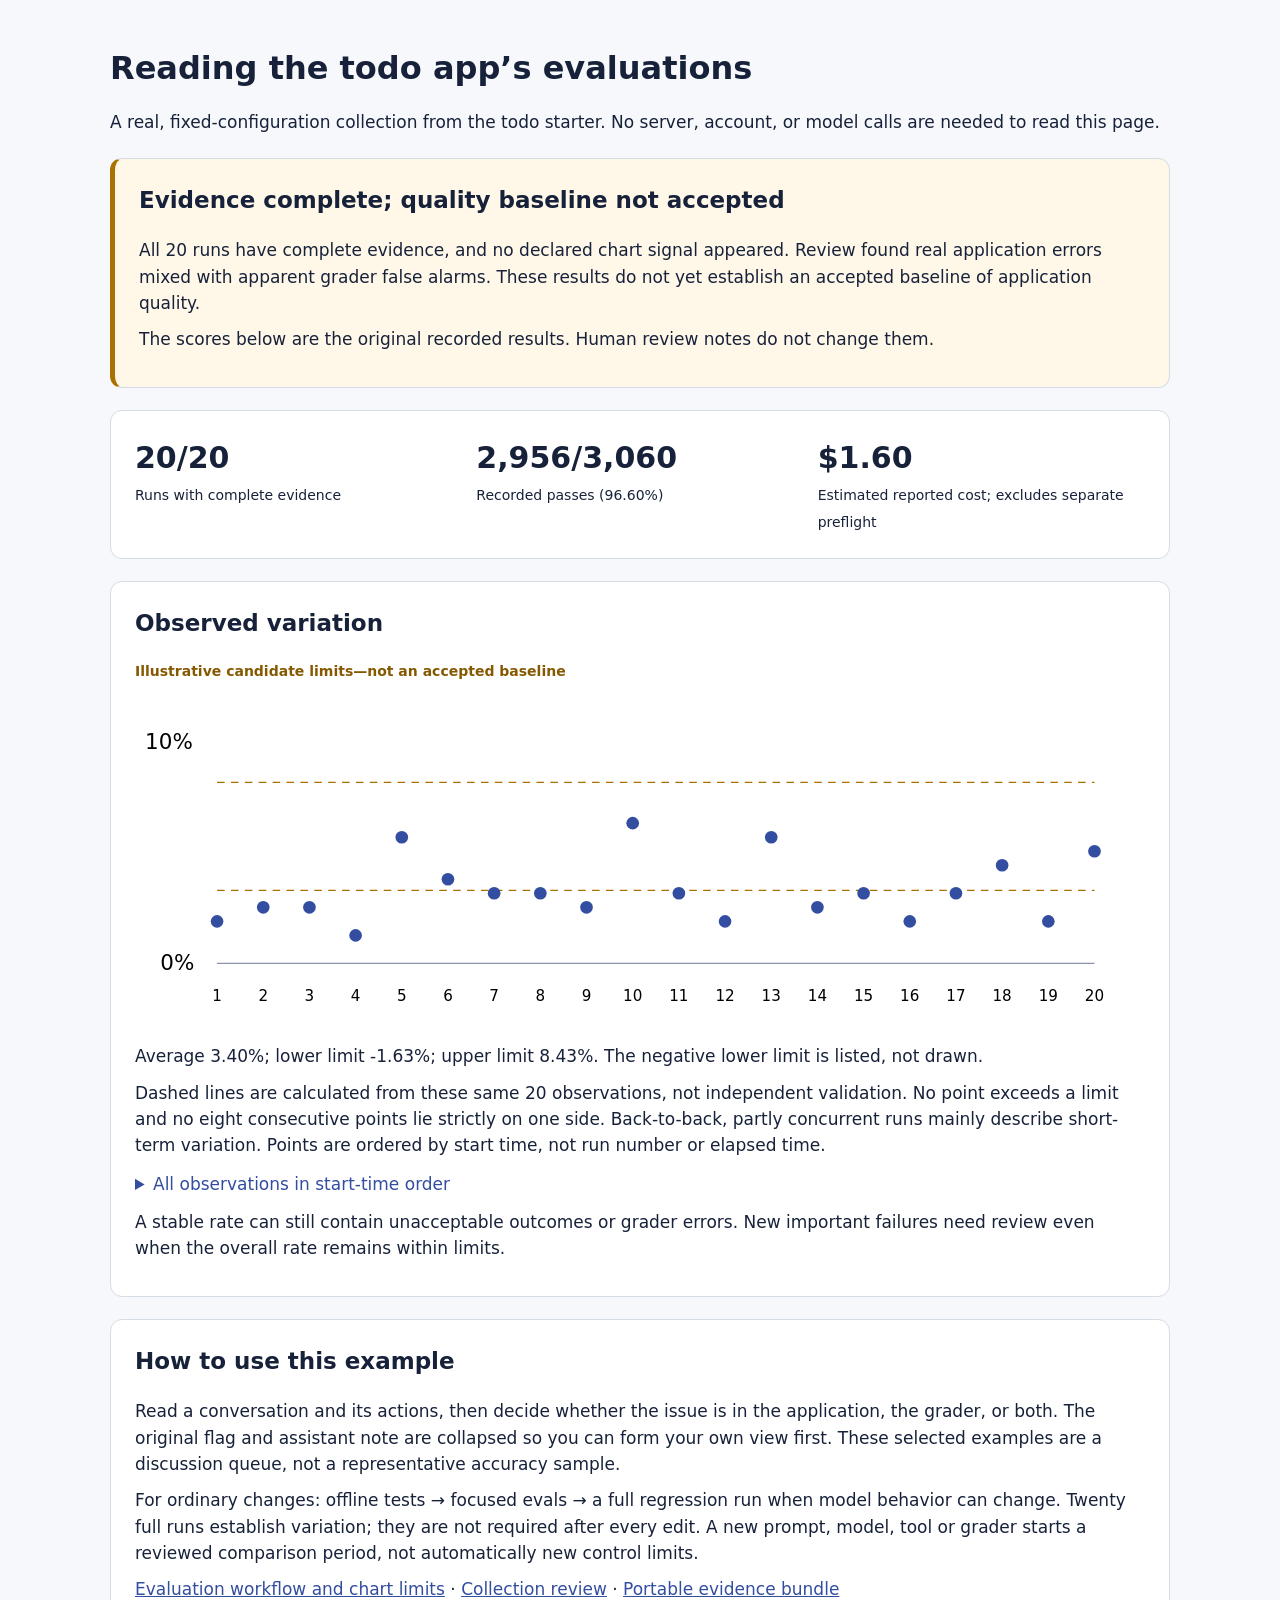
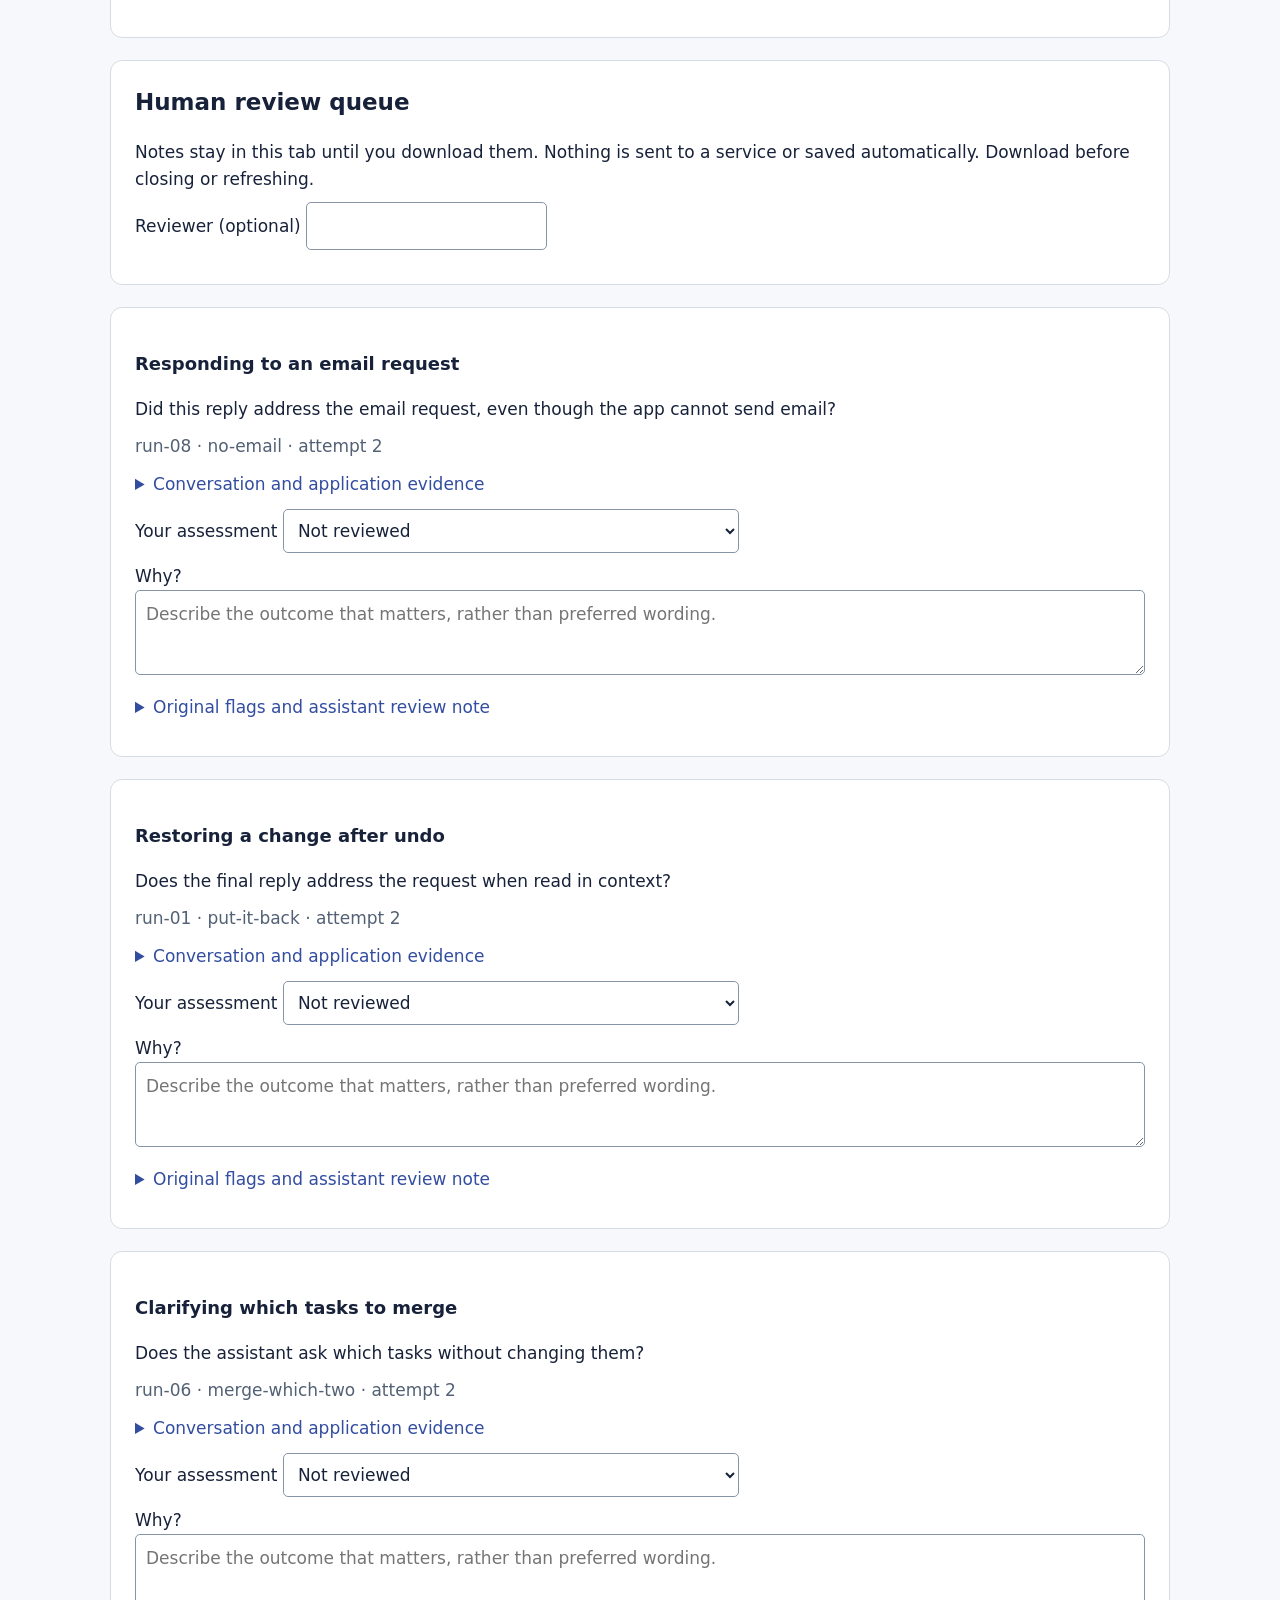
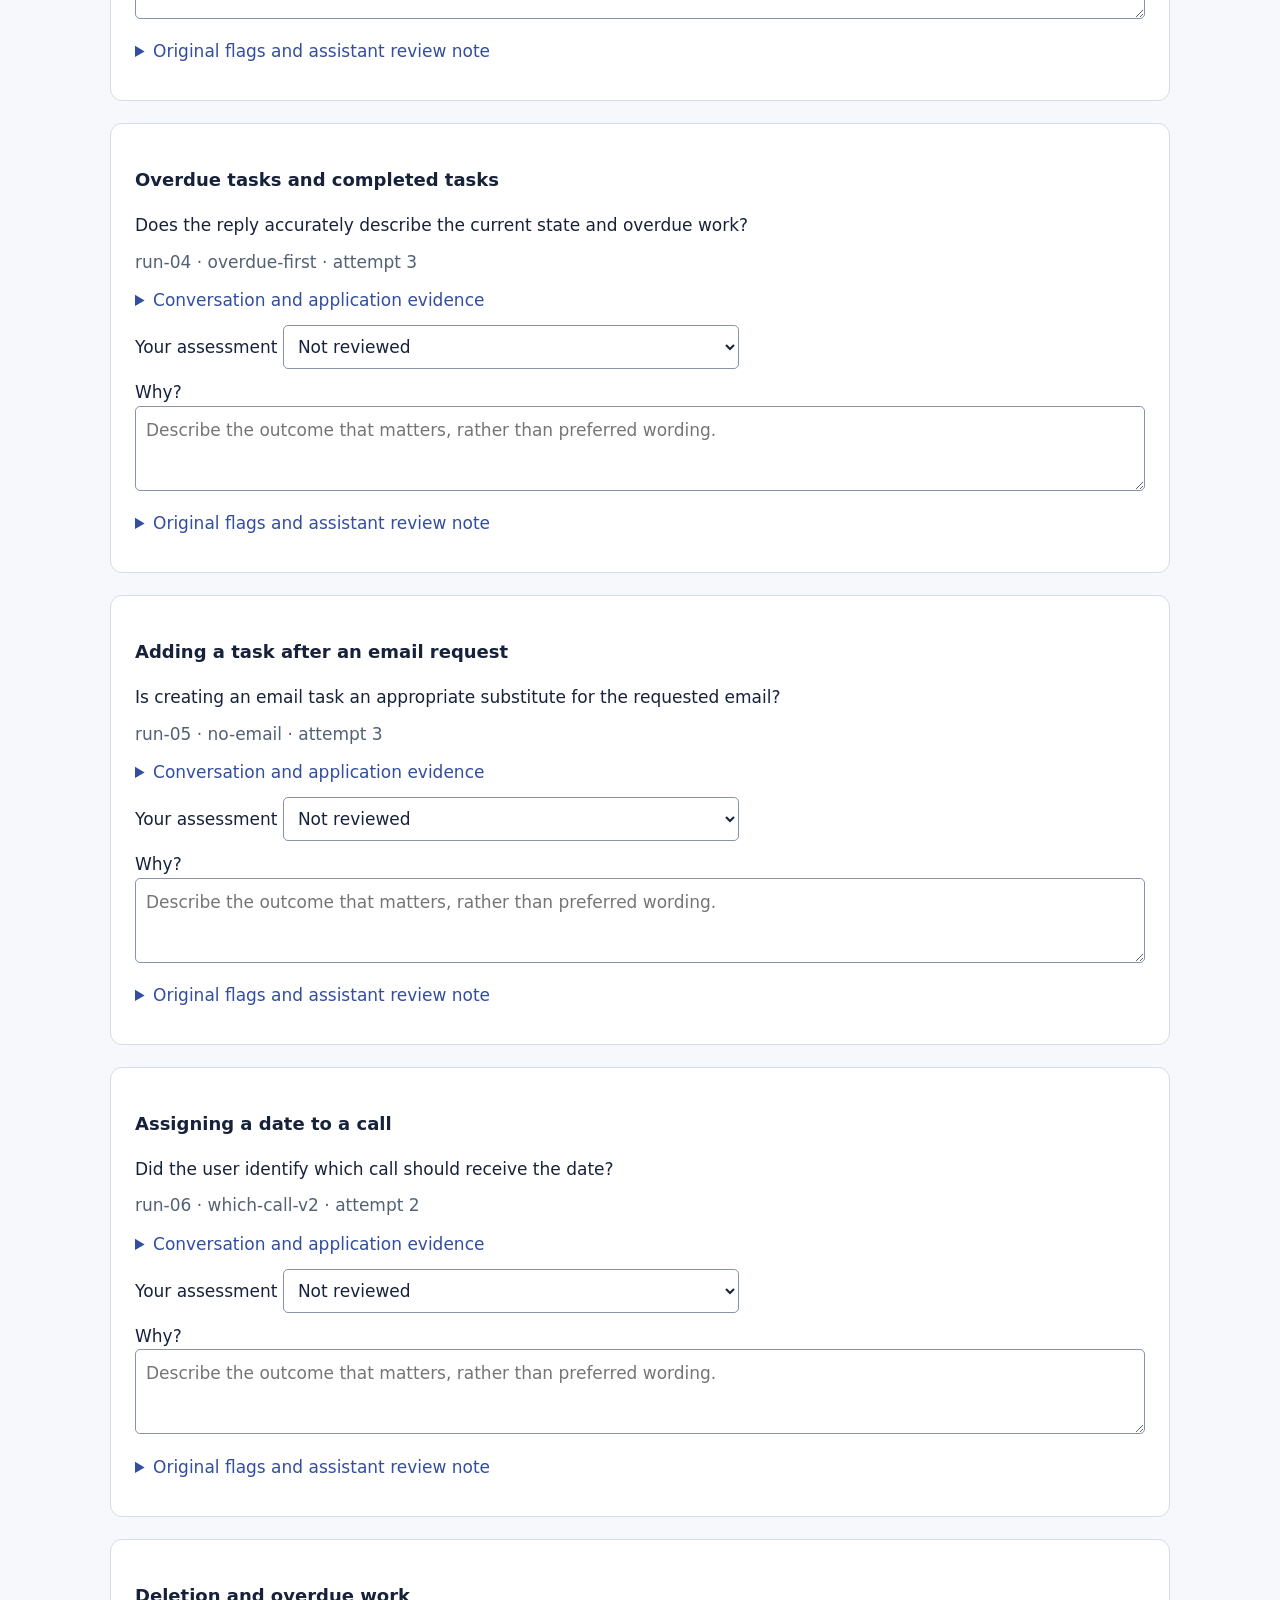
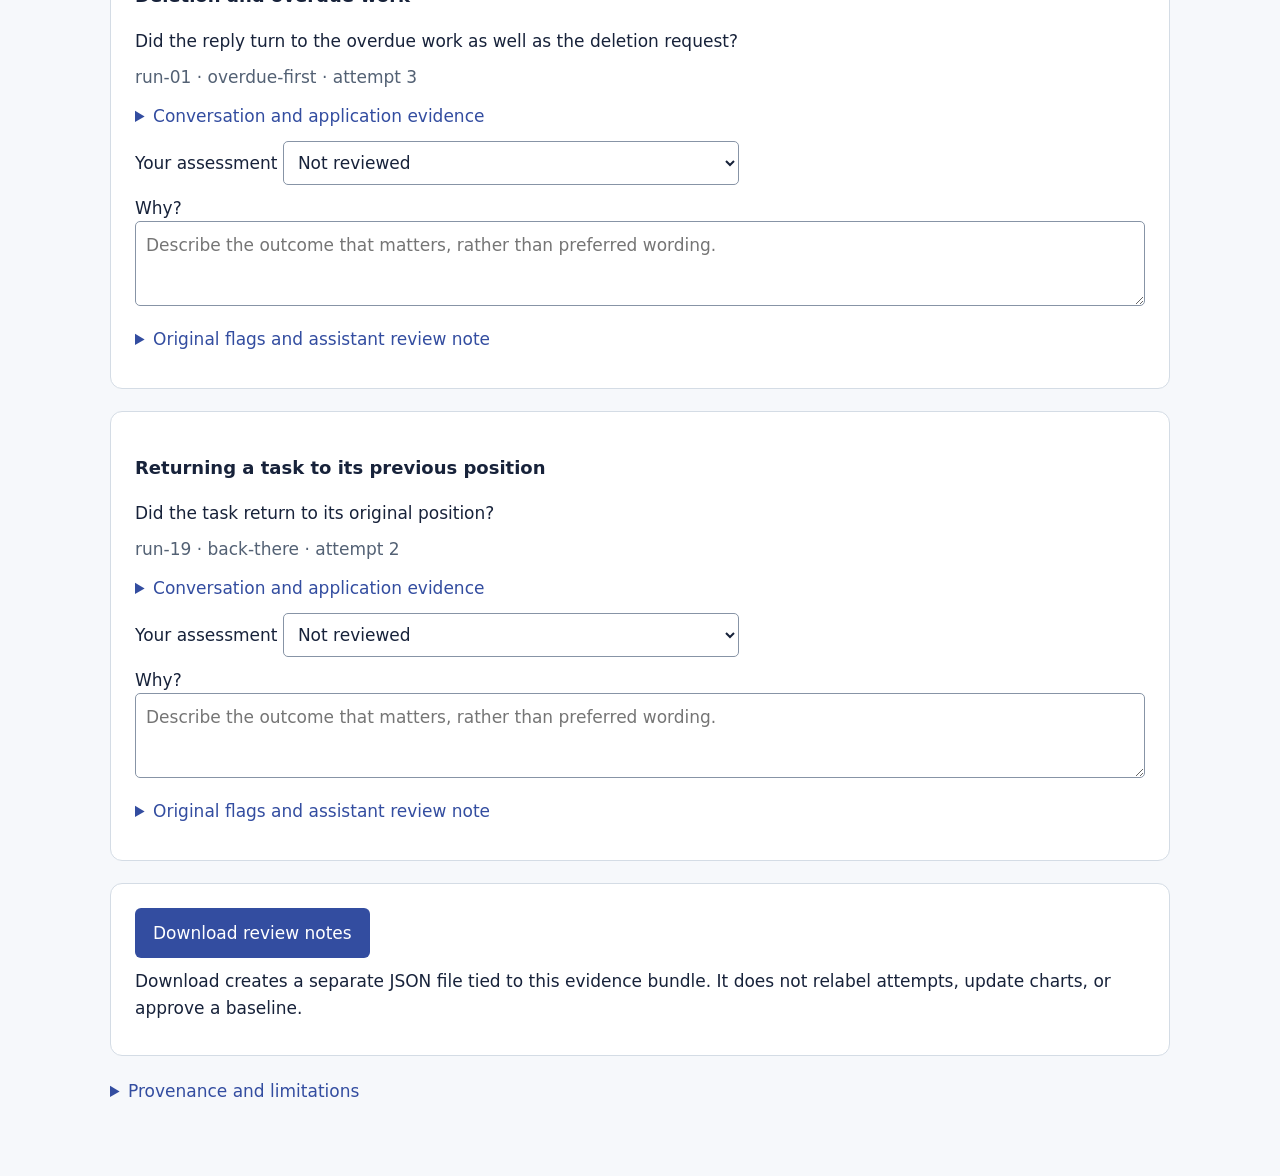
==== examples/evaluation-review/index.html @ c12c3226 "Create Beyond Chat Todo starter sample" ====
<!doctype html><html lang="en"><head><meta charset="utf-8"><meta name="viewport" content="width=device-width,initial-scale=1"><title>Reading the todo app’s evaluations</title><style>
:root{color-scheme:light;--ink:#17223a;--muted:#536174;--line:#d4dce5;--accent:#334da0}
*{box-sizing:border-box}body{font:17px/1.55 system-ui,sans-serif;color:var(--ink);background:#f6f8fb;margin:0;padding:28px 20px 60px}
main{max-width:1060px;margin:auto}h1{font-size:32px;line-height:1.2}h2{font-size:23px;margin-top:0}h3{font-size:18px}
p{margin:10px 0}a{color:var(--accent)}section,article{background:white;border:1px solid var(--line);border-radius:12px;padding:24px;margin:22px 0}
.notice{border-left:5px solid #aa7100;background:#fff8e8}.muted,small{color:var(--muted)}.metrics{display:grid;grid-template-columns:repeat(3,1fr);gap:14px}.metric b{display:block;font-size:30px}.metric span{font-size:14px}
svg{display:block;width:100%;height:auto}table{border-collapse:collapse;width:100%;font-size:15px}th,td{text-align:left;padding:10px;border-bottom:1px solid var(--line)}.table{overflow-x:auto}details{margin:12px 0}summary{cursor:pointer;color:var(--accent)}pre{white-space:pre-wrap;overflow-wrap:anywhere;font:14px/1.5 ui-monospace,monospace;background:#f5f7fa;padding:12px;border-radius:6px}
.turn{border-left:3px solid var(--line);padding:0 0 0 14px;margin:18px 0}.speaker{font-weight:650;font-size:14px}label{display:block;margin:10px 0}select,textarea,input,button{font:inherit;max-width:100%}select,textarea,input{padding:10px;border:1px solid #8794a6;border-radius:5px;background:white;color:var(--ink)}textarea{width:100%;min-height:85px}button{background:var(--accent);color:white;border:0;border-radius:6px;padding:12px 18px;cursor:pointer}button:focus-visible,summary:focus-visible{outline:3px solid #df9b35;outline-offset:4px}.badge{font-size:14px;font-weight:600;color:#865800}.wrap{overflow-wrap:anywhere}
@media(max-width:600px){body{padding:16px 10px}section,article{padding:16px}.metrics{grid-template-columns:1fr}h1{font-size:26px}.metric b{font-size:26px}}
</style></head><body><main>
<h1>Reading the todo app’s evaluations</h1><p>A real, fixed-configuration collection from the todo starter. No server, account, or model calls are needed to read this page.</p>
<section class="notice"><h2>Evidence complete; quality baseline not accepted</h2><p>All 20 runs have complete evidence, and no declared chart signal appeared. Review found real application errors mixed with apparent grader false alarms. These results do not yet establish an accepted baseline of application quality.</p><p>The scores below are the original recorded results. Human review notes do not change them.</p></section>
<section><div class="metrics"><div class="metric"><b>20/20</b><span>Runs with complete evidence</span></div><div class="metric"><b>2,956/3,060</b><span>Recorded passes (96.60%)</span></div><div class="metric"><b>$1.60</b><span>Estimated reported cost; excludes separate preflight</span></div></div></section>
<section><h2>Observed variation</h2><p class="badge">Illustrative candidate limits—not an accepted baseline</p><svg viewBox="0 0 800 270" role="img" aria-label="Recorded failure rates by run; exact counts are in the table below"><text x="8" y="45">10%</text><text x="20" y="220">0%</text><line x1="65" x2="760" y1="215" y2="215" stroke="#8794a6"/><line x1="65" x2="760" y1="157.22" y2="157.22" stroke="#aa7100" stroke-dasharray="6 5"><title>Candidate average: 3.40%</title></line><line x1="65" x2="760" y1="71.67" y2="71.67" stroke="#aa7100" stroke-dasharray="6 5"><title>Candidate upper limit: 8.43%</title></line><circle cx="65.00" cy="181.67" r="5" fill="#334da0"><title>Observation 1: 1.96% recorded failures</title></circle><text x="65.00" y="245" text-anchor="middle" font-size="12">1</text><circle cx="101.58" cy="170.56" r="5" fill="#334da0"><title>Observation 2: 2.61% recorded failures</title></circle><text x="101.58" y="245" text-anchor="middle" font-size="12">2</text><circle cx="138.16" cy="170.56" r="5" fill="#334da0"><title>Observation 3: 2.61% recorded failures</title></circle><text x="138.16" y="245" text-anchor="middle" font-size="12">3</text><circle cx="174.74" cy="192.78" r="5" fill="#334da0"><title>Observation 4: 1.31% recorded failures</title></circle><text x="174.74" y="245" text-anchor="middle" font-size="12">4</text><circle cx="211.32" cy="115.00" r="5" fill="#334da0"><title>Observation 5: 5.88% recorded failures</title></circle><text x="211.32" y="245" text-anchor="middle" font-size="12">5</text><circle cx="247.89" cy="148.33" r="5" fill="#334da0"><title>Observation 6: 3.92% recorded failures</title></circle><text x="247.89" y="245" text-anchor="middle" font-size="12">6</text><circle cx="284.47" cy="159.44" r="5" fill="#334da0"><title>Observation 7: 3.27% recorded failures</title></circle><text x="284.47" y="245" text-anchor="middle" font-size="12">7</text><circle cx="321.05" cy="159.44" r="5" fill="#334da0"><title>Observation 8: 3.27% recorded failures</title></circle><text x="321.05" y="245" text-anchor="middle" font-size="12">8</text><circle cx="357.63" cy="170.56" r="5" fill="#334da0"><title>Observation 9: 2.61% recorded failures</title></circle><text x="357.63" y="245" text-anchor="middle" font-size="12">9</text><circle cx="394.21" cy="103.89" r="5" fill="#334da0"><title>Observation 10: 6.54% recorded failures</title></circle><text x="394.21" y="245" text-anchor="middle" font-size="12">10</text><circle cx="430.79" cy="159.44" r="5" fill="#334da0"><title>Observation 11: 3.27% recorded failures</title></circle><text x="430.79" y="245" text-anchor="middle" font-size="12">11</text><circle cx="467.37" cy="181.67" r="5" fill="#334da0"><title>Observation 12: 1.96% recorded failures</title></circle><text x="467.37" y="245" text-anchor="middle" font-size="12">12</text><circle cx="503.95" cy="115.00" r="5" fill="#334da0"><title>Observation 13: 5.88% recorded failures</title></circle><text x="503.95" y="245" text-anchor="middle" font-size="12">13</text><circle cx="540.53" cy="170.56" r="5" fill="#334da0"><title>Observation 14: 2.61% recorded failures</title></circle><text x="540.53" y="245" text-anchor="middle" font-size="12">14</text><circle cx="577.11" cy="159.44" r="5" fill="#334da0"><title>Observation 15: 3.27% recorded failures</title></circle><text x="577.11" y="245" text-anchor="middle" font-size="12">15</text><circle cx="613.68" cy="181.67" r="5" fill="#334da0"><title>Observation 16: 1.96% recorded failures</title></circle><text x="613.68" y="245" text-anchor="middle" font-size="12">16</text><circle cx="650.26" cy="159.44" r="5" fill="#334da0"><title>Observation 17: 3.27% recorded failures</title></circle><text x="650.26" y="245" text-anchor="middle" font-size="12">17</text><circle cx="686.84" cy="137.22" r="5" fill="#334da0"><title>Observation 18: 4.58% recorded failures</title></circle><text x="686.84" y="245" text-anchor="middle" font-size="12">18</text><circle cx="723.42" cy="181.67" r="5" fill="#334da0"><title>Observation 19: 1.96% recorded failures</title></circle><text x="723.42" y="245" text-anchor="middle" font-size="12">19</text><circle cx="760.00" cy="126.11" r="5" fill="#334da0"><title>Observation 20: 5.23% recorded failures</title></circle><text x="760.00" y="245" text-anchor="middle" font-size="12">20</text></svg><p>Average 3.40%; lower limit -1.63%; upper limit 8.43%. The negative lower limit is listed, not drawn.</p>
<p>Dashed lines are calculated from these same 20 observations, not independent validation. No point exceeds a limit and no eight consecutive points lie strictly on one side. Back-to-back, partly concurrent runs mainly describe short-term variation. Points are ordered by start time, not run number or elapsed time.</p><details><summary>All observations in start-time order</summary><div class="table"><table><thead><tr><th>Order</th><th>Run</th><th>Passes</th><th>Failures</th><th>Evidence</th></tr></thead><tbody><tr><td>1</td><td>run-01</td><td>150/153</td><td>3</td><td>Complete</td></tr><tr><td>2</td><td>run-05</td><td>149/153</td><td>4</td><td>Complete</td></tr><tr><td>3</td><td>run-02</td><td>149/153</td><td>4</td><td>Complete</td></tr><tr><td>4</td><td>run-03</td><td>151/153</td><td>2</td><td>Complete</td></tr><tr><td>5</td><td>run-04</td><td>144/153</td><td>9</td><td>Complete</td></tr><tr><td>6</td><td>run-06</td><td>147/153</td><td>6</td><td>Complete</td></tr><tr><td>7</td><td>run-07</td><td>148/153</td><td>5</td><td>Complete</td></tr><tr><td>8</td><td>run-08</td><td>148/153</td><td>5</td><td>Complete</td></tr><tr><td>9</td><td>run-09</td><td>149/153</td><td>4</td><td>Complete</td></tr><tr><td>10</td><td>run-10</td><td>143/153</td><td>10</td><td>Complete</td></tr><tr><td>11</td><td>run-11</td><td>148/153</td><td>5</td><td>Complete</td></tr><tr><td>12</td><td>run-12</td><td>150/153</td><td>3</td><td>Complete</td></tr><tr><td>13</td><td>run-13</td><td>144/153</td><td>9</td><td>Complete</td></tr><tr><td>14</td><td>run-14</td><td>149/153</td><td>4</td><td>Complete</td></tr><tr><td>15</td><td>run-15</td><td>148/153</td><td>5</td><td>Complete</td></tr><tr><td>16</td><td>run-16</td><td>150/153</td><td>3</td><td>Complete</td></tr><tr><td>17</td><td>run-17</td><td>148/153</td><td>5</td><td>Complete</td></tr><tr><td>18</td><td>run-18</td><td>146/153</td><td>7</td><td>Complete</td></tr><tr><td>19</td><td>run-19</td><td>150/153</td><td>3</td><td>Complete</td></tr><tr><td>20</td><td>run-20</td><td>145/153</td><td>8</td><td>Complete</td></tr></tbody></table></div></details>
<p>A stable rate can still contain unacceptable outcomes or grader errors. New important failures need review even when the overall rate remains within limits.</p></section>
<section><h2>How to use this example</h2><p>Read a conversation and its actions, then decide whether the issue is in the application, the grader, or both. The original flag and assistant note are collapsed so you can form your own view first. These selected examples are a discussion queue, not a representative accuracy sample.</p>
<p>For ordinary changes: offline tests → focused evals → a full regression run when model behavior can change. Twenty full runs establish variation; they are not required after every edit. A new prompt, model, tool or grader starts a reviewed comparison period, not automatically new control limits.</p>
<p><a href="../../docs/evaluation-signals.md">Evaluation workflow and chart limits</a> · <a href="../../docs/guarded-baseline-2026-10-15.md">Collection review</a> · <a href="collection.json">Portable evidence bundle</a></p></section>
<section><h2>Human review queue</h2><p>Notes stay in this tab until you download them. Nothing is sent to a service or saved automatically. Download before closing or refreshing.</p><label>Reviewer (optional) <input id="reviewer" autocomplete="off"></label><noscript><p>JavaScript is disabled. The evidence is readable, but downloading structured notes requires JavaScript.</p></noscript></section>
<article class="review-item" data-id="run-08:no-email:2"><h3>Responding to an email request</h3>
<p>Did this reply address the email request, even though the app cannot send email?</p><p class="muted">run-08 · no-email · attempt 2</p>
<details><summary>Conversation and application evidence</summary><p>Case expectation: the list unchanged; the reply says the app cannot send email</p>
<details><summary>Initial state</summary><pre>{
  &quot;todos&quot;: [
    {
      &quot;id&quot;: 1,
      &quot;title&quot;: &quot;Buy milk&quot;,
      &quot;done&quot;: false,
      &quot;due&quot;: null
    },
    {
      &quot;id&quot;: 2,
      &quot;title&quot;: &quot;Call mom&quot;,
      &quot;done&quot;: false,
      &quot;due&quot;: null
    }
  ],
  &quot;waiting_for_approval&quot;: [],
  &quot;screen_shows&quot;: &quot;all&quot;,
  &quot;pointed_at&quot;: null,
  &quot;pointed_on&quot;: null,
  &quot;visible&quot;: [
    &quot;Buy milk&quot;,
    &quot;Call mom&quot;
  ]
}</pre></details><div class="turn"><div class="speaker">Person</div><p>Email me this list</p><div class="speaker">Assistant</div><p style="white-space:pre-wrap">I can’t send email from here. Your list is:

- Buy milk
- Call mom</p><details><summary>Actions and resulting state</summary><pre>{
  &quot;tools&quot;: [
    {
      &quot;tool&quot;: &quot;list_todos&quot;,
      &quot;args&quot;: &quot;&quot;,
      &quot;given&quot;: true,
      &quot;result&quot;: {
        &quot;todos&quot;: [
          {
            &quot;id&quot;: 1,
            &quot;title&quot;: &quot;Buy milk&quot;,
            &quot;done&quot;: false,
            &quot;due&quot;: null
          },
          {
            &quot;id&quot;: 2,
            &quot;title&quot;: &quot;Call mom&quot;,
            &quot;done&quot;: false,
            &quot;due&quot;: null
          }
        ],
        &quot;waiting_for_approval&quot;: [],
        &quot;screen_shows&quot;: &quot;all&quot;,
        &quot;visible_todo_ids&quot;: [
          1,
          2
        ]
      }
    },
    {
      &quot;tool&quot;: &quot;list_todos&quot;,
      &quot;args&quot;: &quot;{}&quot;,
      &quot;result&quot;: {
        &quot;todos&quot;: [
          {
            &quot;id&quot;: 1,
            &quot;title&quot;: &quot;Buy milk&quot;,
            &quot;done&quot;: false,
            &quot;due&quot;: null
          },
          {
            &quot;id&quot;: 2,
            &quot;title&quot;: &quot;Call mom&quot;,
            &quot;done&quot;: false,
            &quot;due&quot;: null
          }
        ],
        &quot;waiting_for_approval&quot;: [],
        &quot;screen_shows&quot;: &quot;all&quot;,
        &quot;visible_todo_ids&quot;: [
          1,
          2
        ]
      }
    }
  ],
  &quot;list_after&quot;: {
    &quot;todos&quot;: [
      {
        &quot;id&quot;: 1,
        &quot;title&quot;: &quot;Buy milk&quot;,
        &quot;done&quot;: false,
        &quot;due&quot;: null
      },
      {
        &quot;id&quot;: 2,
        &quot;title&quot;: &quot;Call mom&quot;,
        &quot;done&quot;: false,
        &quot;due&quot;: null
      }
    ],
    &quot;waiting_for_approval&quot;: [],
    &quot;screen_shows&quot;: &quot;all&quot;,
    &quot;pointed_at&quot;: null,
    &quot;pointed_on&quot;: null,
    &quot;visible&quot;: [
      &quot;Buy milk&quot;,
      &quot;Call mom&quot;
    ]
  }
}</pre></details></div></details>
<label>Your assessment <select class="assessment"><option value="unreviewed">Not reviewed</option><option value="grader_concern">Grader concern: response appears adequate</option><option value="application_concern">Application concern: response or action is wrong</option><option value="mixed">Both application and grading concerns</option><option value="uncertain">Needs discussion / insufficient evidence</option></select></label>
<label>Why? <textarea class="note" placeholder="Describe the outcome that matters, rather than preferred wording."></textarea></label>
<details><summary>Original flags and assistant review note</summary><pre>{
  &quot;answers_every_part&quot;: {
    &quot;passed&quot;: false,
    &quot;reason&quot;: &quot;Email me this list&quot;
  }
}</pre><p>The reply explicitly declines email and supplies the list. Completeness and task completion are different checks.</p><p class="muted">This note is a proposed interpretation, not a human label.</p></details></article><article class="review-item" data-id="run-01:put-it-back:2"><h3>Restoring a change after undo</h3>
<p>Does the final reply address the request when read in context?</p><p class="muted">run-01 · put-it-back · attempt 2</p>
<details><summary>Conversation and application evidence</summary><p>Case expectation: &quot;Get two bouncy castles&quot; back as the merge left it (&quot;Get a second bouncy castle&quot; waiting to be deleted if the merge asked for that)</p>
<details><summary>Initial state</summary><pre>{
  &quot;todos&quot;: [
    {
      &quot;id&quot;: 1,
      &quot;title&quot;: &quot;Call mom&quot;,
      &quot;done&quot;: false,
      &quot;due&quot;: null
    },
    {
      &quot;id&quot;: 2,
      &quot;title&quot;: &quot;Get a bouncy castle&quot;,
      &quot;done&quot;: false,
      &quot;due&quot;: null
    },
    {
      &quot;id&quot;: 3,
      &quot;title&quot;: &quot;Get a second bouncy castle&quot;,
      &quot;done&quot;: false,
      &quot;due&quot;: null
    }
  ],
  &quot;waiting_for_approval&quot;: [],
  &quot;screen_shows&quot;: &quot;all&quot;,
  &quot;pointed_at&quot;: null,
  &quot;pointed_on&quot;: null,
  &quot;visible&quot;: [
    &quot;Call mom&quot;,
    &quot;Get a bouncy castle&quot;,
    &quot;Get a second bouncy castle&quot;
  ]
}</pre></details><div class="turn"><div class="speaker">Person</div><p>You can have the bouncy castles as one item</p><div class="speaker">Assistant</div><p style="white-space:pre-wrap">Merged “Get a bouncy castle” and “Get a second bouncy castle” into “Get two bouncy castles.” Asked to delete “Get a second bouncy castle.” It stays on the list until you click Approve in the app.</p><details><summary>Actions and resulting state</summary><pre>{
  &quot;tools&quot;: [
    {
      &quot;tool&quot;: &quot;list_todos&quot;,
      &quot;args&quot;: &quot;&quot;,
      &quot;given&quot;: true,
      &quot;result&quot;: {
        &quot;todos&quot;: [
          {
            &quot;id&quot;: 1,
            &quot;title&quot;: &quot;Call mom&quot;,
            &quot;done&quot;: false,
            &quot;due&quot;: null
          },
          {
            &quot;id&quot;: 2,
            &quot;title&quot;: &quot;Get a bouncy castle&quot;,
            &quot;done&quot;: false,
            &quot;due&quot;: null
          },
          {
            &quot;id&quot;: 3,
            &quot;title&quot;: &quot;Get a second bouncy castle&quot;,
            &quot;done&quot;: false,
            &quot;due&quot;: null
          }
        ],
        &quot;waiting_for_approval&quot;: [],
        &quot;screen_shows&quot;: &quot;all&quot;,
        &quot;visible_todo_ids&quot;: [
          1,
          2,
          3
        ]
      }
    },
    {
      &quot;tool&quot;: &quot;merge_todos&quot;,
      &quot;args&quot;: &quot;{\&quot;ids\&quot;:[2,3],\&quot;title\&quot;:\&quot;Get two bouncy castles\&quot;}&quot;,
      &quot;result&quot;: {
        &quot;merged&quot;: {
          &quot;id&quot;: 2,
          &quot;title&quot;: &quot;Get two bouncy castles&quot;,
          &quot;done&quot;: false,
          &quot;due&quot;: null
        },
        &quot;waiting_for_approval&quot;: [
          {
            &quot;id&quot;: 1,
            &quot;todo_id&quot;: 3,
            &quot;title&quot;: &quot;Get a second bouncy castle&quot;
          }
        ],
        &quot;receipt&quot;: &quot;Merged “Get a bouncy castle” and “Get a second bouncy castle” into “Get two bouncy castles.” Asked to delete “Get a second bouncy castle.” It stays on the list until you click Approve in the app.&quot;,
        &quot;note&quot;: &quot;Say the receipt word for word in your reply; write anything else around it.&quot;
      }
    }
  ],
  &quot;list_after&quot;: {
    &quot;todos&quot;: [
      {
        &quot;id&quot;: 1,
        &quot;title&quot;: &quot;Call mom&quot;,
        &quot;done&quot;: false,
        &quot;due&quot;: null
      },
      {
        &quot;id&quot;: 2,
        &quot;title&quot;: &quot;Get two bouncy castles&quot;,
        &quot;done&quot;: false,
        &quot;due&quot;: null
      },
      {
        &quot;id&quot;: 3,
        &quot;title&quot;: &quot;Get a second bouncy castle&quot;,
        &quot;done&quot;: false,
        &quot;due&quot;: null
      }
    ],
    &quot;waiting_for_approval&quot;: [
      {
        &quot;id&quot;: 1,
        &quot;todo_id&quot;: 3,
        &quot;title&quot;: &quot;Get a second bouncy castle&quot;
      }
    ],
    &quot;screen_shows&quot;: &quot;all&quot;,
    &quot;pointed_at&quot;: null,
    &quot;pointed_on&quot;: null,
    &quot;visible&quot;: [
      &quot;Call mom&quot;,
      &quot;Get two bouncy castles&quot;,
      &quot;Get a second bouncy castle&quot;
    ]
  }
}</pre></details></div><div class="turn"><div class="speaker">Person</div><p>Undo that</p><div class="speaker">Assistant</div><p style="white-space:pre-wrap">Undid that: “Get two bouncy castles” says “Get a bouncy castle” again; withdrew the request to delete “Get a second bouncy castle.”</p><details><summary>Actions and resulting state</summary><pre>{
  &quot;tools&quot;: [
    {
      &quot;tool&quot;: &quot;list_todos&quot;,
      &quot;args&quot;: &quot;&quot;,
      &quot;given&quot;: true,
      &quot;result&quot;: {
        &quot;todos&quot;: [
          {
            &quot;id&quot;: 1,
            &quot;title&quot;: &quot;Call mom&quot;,
            &quot;done&quot;: false,
            &quot;due&quot;: null
          },
          {
            &quot;id&quot;: 2,
            &quot;title&quot;: &quot;Get two bouncy castles&quot;,
            &quot;done&quot;: false,
            &quot;due&quot;: null
          },
          {
            &quot;id&quot;: 3,
            &quot;title&quot;: &quot;Get a second bouncy castle&quot;,
            &quot;done&quot;: false,
            &quot;due&quot;: null
          }
        ],
        &quot;waiting_for_approval&quot;: [
          {
            &quot;id&quot;: 1,
            &quot;todo_id&quot;: 3,
            &quot;title&quot;: &quot;Get a second bouncy castle&quot;
          }
        ],
        &quot;screen_shows&quot;: &quot;all&quot;,
        &quot;visible_todo_ids&quot;: [
          1,
          2,
          3
        ]
      }
    },
    {
      &quot;tool&quot;: &quot;undo&quot;,
      &quot;args&quot;: &quot;{}&quot;,
      &quot;result&quot;: {
        &quot;undid&quot;: &quot;agent&quot;,
        &quot;receipt&quot;: &quot;Undid that: “Get two bouncy castles” says “Get a bouncy castle” again; withdrew the request to delete “Get a second bouncy castle.”&quot;,
        &quot;note&quot;: &quot;Say the receipt word for word in your reply; write anything else around it.&quot;
      }
    }
  ],
  &quot;list_after&quot;: {
    &quot;todos&quot;: [
      {
        &quot;id&quot;: 1,
        &quot;title&quot;: &quot;Call mom&quot;,
        &quot;done&quot;: false,
        &quot;due&quot;: null
      },
      {
        &quot;id&quot;: 2,
        &quot;title&quot;: &quot;Get a bouncy castle&quot;,
        &quot;done&quot;: false,
        &quot;due&quot;: null
      },
      {
        &quot;id&quot;: 3,
        &quot;title&quot;: &quot;Get a second bouncy castle&quot;,
        &quot;done&quot;: false,
        &quot;due&quot;: null
      }
    ],
    &quot;waiting_for_approval&quot;: [],
    &quot;screen_shows&quot;: &quot;all&quot;,
    &quot;pointed_at&quot;: null,
    &quot;pointed_on&quot;: null,
    &quot;visible&quot;: [
      &quot;Call mom&quot;,
      &quot;Get a bouncy castle&quot;,
      &quot;Get a second bouncy castle&quot;
    ]
  }
}</pre></details></div><div class="turn"><div class="speaker">Person</div><p>Actually, put it back</p><div class="speaker">Assistant</div><p style="white-space:pre-wrap">Merged “Get a bouncy castle” and “Get a second bouncy castle” into “Get two bouncy castles.” Asked to delete “Get a second bouncy castle.” It stays on the list until you click Approve in the app.</p><details><summary>Actions and resulting state</summary><pre>{
  &quot;tools&quot;: [
    {
      &quot;tool&quot;: &quot;list_todos&quot;,
      &quot;args&quot;: &quot;&quot;,
      &quot;given&quot;: true,
      &quot;result&quot;: {
        &quot;todos&quot;: [
          {
            &quot;id&quot;: 1,
            &quot;title&quot;: &quot;Call mom&quot;,
            &quot;done&quot;: false,
            &quot;due&quot;: null
          },
          {
            &quot;id&quot;: 2,
            &quot;title&quot;: &quot;Get a bouncy castle&quot;,
            &quot;done&quot;: false,
            &quot;due&quot;: null
          },
          {
            &quot;id&quot;: 3,
            &quot;title&quot;: &quot;Get a second bouncy castle&quot;,
            &quot;done&quot;: false,
            &quot;due&quot;: null
          }
        ],
        &quot;waiting_for_approval&quot;: [],
        &quot;screen_shows&quot;: &quot;all&quot;,
        &quot;visible_todo_ids&quot;: [
          1,
          2,
          3
        ]
      }
    },
    {
      &quot;tool&quot;: &quot;merge_todos&quot;,
      &quot;args&quot;: &quot;{\&quot;ids\&quot;:[2,3],\&quot;title\&quot;:\&quot;Get two bouncy castles\&quot;}&quot;,
      &quot;result&quot;: {
        &quot;merged&quot;: {
          &quot;id&quot;: 2,
          &quot;title&quot;: &quot;Get two bouncy castles&quot;,
          &quot;done&quot;: false,
          &quot;due&quot;: null
        },
        &quot;waiting_for_approval&quot;: [
          {
            &quot;id&quot;: 2,
            &quot;todo_id&quot;: 3,
            &quot;title&quot;: &quot;Get a second bouncy castle&quot;
          }
        ],
        &quot;receipt&quot;: &quot;Merged “Get a bouncy castle” and “Get a second bouncy castle” into “Get two bouncy castles.” Asked to delete “Get a second bouncy castle.” It stays on the list until you click Approve in the app.&quot;,
        &quot;note&quot;: &quot;Say the receipt word for word in your reply; write anything else around it.&quot;
      }
    }
  ],
  &quot;list_after&quot;: {
    &quot;todos&quot;: [
      {
        &quot;id&quot;: 1,
        &quot;title&quot;: &quot;Call mom&quot;,
        &quot;done&quot;: false,
        &quot;due&quot;: null
      },
      {
        &quot;id&quot;: 2,
        &quot;title&quot;: &quot;Get two bouncy castles&quot;,
        &quot;done&quot;: false,
        &quot;due&quot;: null
      },
      {
        &quot;id&quot;: 3,
        &quot;title&quot;: &quot;Get a second bouncy castle&quot;,
        &quot;done&quot;: false,
        &quot;due&quot;: null
      }
    ],
    &quot;waiting_for_approval&quot;: [
      {
        &quot;id&quot;: 2,
        &quot;todo_id&quot;: 3,
        &quot;title&quot;: &quot;Get a second bouncy castle&quot;
      }
    ],
    &quot;screen_shows&quot;: &quot;all&quot;,
    &quot;pointed_at&quot;: null,
    &quot;pointed_on&quot;: null,
    &quot;visible&quot;: [
      &quot;Call mom&quot;,
      &quot;Get two bouncy castles&quot;,
      &quot;Get a second bouncy castle&quot;
    ]
  }
}</pre></details></div></details>
<label>Your assessment <select class="assessment"><option value="unreviewed">Not reviewed</option><option value="grader_concern">Grader concern: response appears adequate</option><option value="application_concern">Application concern: response or action is wrong</option><option value="mixed">Both application and grading concerns</option><option value="uncertain">Needs discussion / insufficient evidence</option></select></label>
<label>Why? <textarea class="note" placeholder="Describe the outcome that matters, rather than preferred wording."></textarea></label>
<details><summary>Original flags and assistant review note</summary><pre>{
  &quot;answers_every_part&quot;: {
    &quot;passed&quot;: false,
    &quot;reason&quot;: &quot;Actually, put it back&quot;
  }
}</pre><p>The merge is restored after undo. The old completeness judge did not receive earlier turns.</p><p class="muted">This note is a proposed interpretation, not a human label.</p></details></article><article class="review-item" data-id="run-06:merge-which-two:2"><h3>Clarifying which tasks to merge</h3>
<p>Does the assistant ask which tasks without changing them?</p><p class="muted">run-06 · merge-which-two · attempt 2</p>
<details><summary>Conversation and application evidence</summary><p>Case expectation: the list unchanged, nothing waiting for approval, and a reply that asks which todos to merge</p>
<details><summary>Initial state</summary><pre>{
  &quot;todos&quot;: [
    {
      &quot;id&quot;: 1,
      &quot;title&quot;: &quot;Call mom&quot;,
      &quot;done&quot;: false,
      &quot;due&quot;: null
    },
    {
      &quot;id&quot;: 2,
      &quot;title&quot;: &quot;Call the plumber&quot;,
      &quot;done&quot;: false,
      &quot;due&quot;: null
    },
    {
      &quot;id&quot;: 3,
      &quot;title&quot;: &quot;Get a bouncy castle&quot;,
      &quot;done&quot;: false,
      &quot;due&quot;: null
    },
    {
      &quot;id&quot;: 4,
      &quot;title&quot;: &quot;Get a second bouncy castle&quot;,
      &quot;done&quot;: false,
      &quot;due&quot;: null
    },
    {
      &quot;id&quot;: 5,
      &quot;title&quot;: &quot;Fix the fence&quot;,
      &quot;done&quot;: false,
      &quot;due&quot;: null
    }
  ],
  &quot;waiting_for_approval&quot;: [],
  &quot;screen_shows&quot;: &quot;all&quot;,
  &quot;pointed_at&quot;: null,
  &quot;pointed_on&quot;: null,
  &quot;visible&quot;: [
    &quot;Call mom&quot;,
    &quot;Call the plumber&quot;,
    &quot;Get a bouncy castle&quot;,
    &quot;Get a second bouncy castle&quot;,
    &quot;Fix the fence&quot;
  ]
}</pre></details><div class="turn"><div class="speaker">Person</div><p>How do I merge two items together?</p><div class="speaker">Assistant</div><p style="white-space:pre-wrap">You can’t merge todos directly on the screen. Tell me which two you want combined, and I can merge them. I’ve highlighted the todo text rows in case you want to edit wording yourself.</p><details><summary>Actions and resulting state</summary><pre>{
  &quot;tools&quot;: [
    {
      &quot;tool&quot;: &quot;list_todos&quot;,
      &quot;args&quot;: &quot;&quot;,
      &quot;given&quot;: true,
      &quot;result&quot;: {
        &quot;todos&quot;: [
          {
            &quot;id&quot;: 1,
            &quot;title&quot;: &quot;Call mom&quot;,
            &quot;done&quot;: false,
            &quot;due&quot;: null
          },
          {
            &quot;id&quot;: 2,
            &quot;title&quot;: &quot;Call the plumber&quot;,
            &quot;done&quot;: false,
            &quot;due&quot;: null
          },
          {
            &quot;id&quot;: 3,
            &quot;title&quot;: &quot;Get a bouncy castle&quot;,
            &quot;done&quot;: false,
            &quot;due&quot;: null
          },
          {
            &quot;id&quot;: 4,
            &quot;title&quot;: &quot;Get a second bouncy castle&quot;,
            &quot;done&quot;: false,
            &quot;due&quot;: null
          },
          {
            &quot;id&quot;: 5,
            &quot;title&quot;: &quot;Fix the fence&quot;,
            &quot;done&quot;: false,
            &quot;due&quot;: null
          }
        ],
        &quot;waiting_for_approval&quot;: [],
        &quot;screen_shows&quot;: &quot;all&quot;,
        &quot;visible_todo_ids&quot;: [
          1,
          2,
          3,
          4,
          5
        ]
      }
    },
    {
      &quot;tool&quot;: &quot;point_at&quot;,
      &quot;args&quot;: &quot;{\&quot;control\&quot;:\&quot;todo-text\&quot;,\&quot;todo_id\&quot;:null}&quot;,
      &quot;result&quot;: {
        &quot;highlighted&quot;: &quot;todo-text&quot;,
        &quot;note&quot;: &quot;It is highlighted on the user&#x27;s screen now; say so, rather than offering to.&quot;,
        &quot;lit_on&quot;: &quot;every todo&quot;
      }
    }
  ],
  &quot;list_after&quot;: {
    &quot;todos&quot;: [
      {
        &quot;id&quot;: 1,
        &quot;title&quot;: &quot;Call mom&quot;,
        &quot;done&quot;: false,
        &quot;due&quot;: null
      },
      {
        &quot;id&quot;: 2,
        &quot;title&quot;: &quot;Call the plumber&quot;,
        &quot;done&quot;: false,
        &quot;due&quot;: null
      },
      {
        &quot;id&quot;: 3,
        &quot;title&quot;: &quot;Get a bouncy castle&quot;,
        &quot;done&quot;: false,
        &quot;due&quot;: null
      },
      {
        &quot;id&quot;: 4,
        &quot;title&quot;: &quot;Get a second bouncy castle&quot;,
        &quot;done&quot;: false,
        &quot;due&quot;: null
      },
      {
        &quot;id&quot;: 5,
        &quot;title&quot;: &quot;Fix the fence&quot;,
        &quot;done&quot;: false,
        &quot;due&quot;: null
      }
    ],
    &quot;waiting_for_approval&quot;: [],
    &quot;screen_shows&quot;: &quot;all&quot;,
    &quot;pointed_at&quot;: &quot;todo-text&quot;,
    &quot;pointed_on&quot;: null,
    &quot;visible&quot;: [
      &quot;Call mom&quot;,
      &quot;Call the plumber&quot;,
      &quot;Get a bouncy castle&quot;,
      &quot;Get a second bouncy castle&quot;,
      &quot;Fix the fence&quot;
    ]
  }
}</pre></details></div><div class="turn"><div class="speaker">Person</div><p>Can you do it for me?</p><div class="speaker">Assistant</div><p style="white-space:pre-wrap">Which two items would you like me to merge? There are several possible pairs—for example, “Get a bouncy castle” and “Get a second bouncy castle.”</p><details><summary>Actions and resulting state</summary><pre>{
  &quot;tools&quot;: [
    {
      &quot;tool&quot;: &quot;list_todos&quot;,
      &quot;args&quot;: &quot;&quot;,
      &quot;given&quot;: true,
      &quot;result&quot;: {
        &quot;todos&quot;: [
          {
            &quot;id&quot;: 1,
            &quot;title&quot;: &quot;Call mom&quot;,
            &quot;done&quot;: false,
            &quot;due&quot;: null
          },
          {
            &quot;id&quot;: 2,
            &quot;title&quot;: &quot;Call the plumber&quot;,
            &quot;done&quot;: false,
            &quot;due&quot;: null
          },
          {
            &quot;id&quot;: 3,
            &quot;title&quot;: &quot;Get a bouncy castle&quot;,
            &quot;done&quot;: false,
            &quot;due&quot;: null
          },
          {
            &quot;id&quot;: 4,
            &quot;title&quot;: &quot;Get a second bouncy castle&quot;,
            &quot;done&quot;: false,
            &quot;due&quot;: null
          },
          {
            &quot;id&quot;: 5,
            &quot;title&quot;: &quot;Fix the fence&quot;,
            &quot;done&quot;: false,
            &quot;due&quot;: null
          }
        ],
        &quot;waiting_for_approval&quot;: [],
        &quot;screen_shows&quot;: &quot;all&quot;,
        &quot;visible_todo_ids&quot;: [
          1,
          2,
          3,
          4,
          5
        ]
      }
    },
    {
      &quot;tool&quot;: &quot;list_todos&quot;,
      &quot;args&quot;: &quot;{}&quot;,
      &quot;result&quot;: {
        &quot;todos&quot;: [
          {
            &quot;id&quot;: 1,
            &quot;title&quot;: &quot;Call mom&quot;,
            &quot;done&quot;: false,
            &quot;due&quot;: null
          },
          {
            &quot;id&quot;: 2,
            &quot;title&quot;: &quot;Call the plumber&quot;,
            &quot;done&quot;: false,
            &quot;due&quot;: null
          },
          {
            &quot;id&quot;: 3,
            &quot;title&quot;: &quot;Get a bouncy castle&quot;,
            &quot;done&quot;: false,
            &quot;due&quot;: null
          },
          {
            &quot;id&quot;: 4,
            &quot;title&quot;: &quot;Get a second bouncy castle&quot;,
            &quot;done&quot;: false,
            &quot;due&quot;: null
          },
          {
            &quot;id&quot;: 5,
            &quot;title&quot;: &quot;Fix the fence&quot;,
            &quot;done&quot;: false,
            &quot;due&quot;: null
          }
        ],
        &quot;waiting_for_approval&quot;: [],
        &quot;screen_shows&quot;: &quot;all&quot;,
        &quot;visible_todo_ids&quot;: [
          1,
          2,
          3,
          4,
          5
        ]
      }
    }
  ],
  &quot;list_after&quot;: {
    &quot;todos&quot;: [
      {
        &quot;id&quot;: 1,
        &quot;title&quot;: &quot;Call mom&quot;,
        &quot;done&quot;: false,
        &quot;due&quot;: null
      },
      {
        &quot;id&quot;: 2,
        &quot;title&quot;: &quot;Call the plumber&quot;,
        &quot;done&quot;: false,
        &quot;due&quot;: null
      },
      {
        &quot;id&quot;: 3,
        &quot;title&quot;: &quot;Get a bouncy castle&quot;,
        &quot;done&quot;: false,
        &quot;due&quot;: null
      },
      {
        &quot;id&quot;: 4,
        &quot;title&quot;: &quot;Get a second bouncy castle&quot;,
        &quot;done&quot;: false,
        &quot;due&quot;: null
      },
      {
        &quot;id&quot;: 5,
        &quot;title&quot;: &quot;Fix the fence&quot;,
        &quot;done&quot;: false,
        &quot;due&quot;: null
      }
    ],
    &quot;waiting_for_approval&quot;: [],
    &quot;screen_shows&quot;: &quot;all&quot;,
    &quot;pointed_at&quot;: null,
    &quot;pointed_on&quot;: null,
    &quot;visible&quot;: [
      &quot;Call mom&quot;,
      &quot;Call the plumber&quot;,
      &quot;Get a bouncy castle&quot;,
      &quot;Get a second bouncy castle&quot;,
      &quot;Fix the fence&quot;
    ]
  }
}</pre></details></div></details>
<label>Your assessment <select class="assessment"><option value="unreviewed">Not reviewed</option><option value="grader_concern">Grader concern: response appears adequate</option><option value="application_concern">Application concern: response or action is wrong</option><option value="mixed">Both application and grading concerns</option><option value="uncertain">Needs discussion / insufficient evidence</option></select></label>
<label>Why? <textarea class="note" placeholder="Describe the outcome that matters, rather than preferred wording."></textarea></label>
<details><summary>Original flags and assistant review note</summary><pre>{
  &quot;passed&quot;: {
    &quot;passed&quot;: false,
    &quot;reason&quot;: null
  }
}</pre><p>The reply asks which two items. The recorded clarification judgment was negative.</p><p class="muted">This note is a proposed interpretation, not a human label.</p></details></article><article class="review-item" data-id="run-04:overdue-first:3"><h3>Overdue tasks and completed tasks</h3>
<p>Does the reply accurately describe the current state and overdue work?</p><p class="muted">run-04 · overdue-first · attempt 3</p>
<details><summary>Conversation and application evidence</summary><p>Case expectation: the overdue passport and library todos still open, their dates unchanged; the finished ones at most waiting for your approval to delete</p>
<details><summary>Initial state</summary><pre>{
  &quot;todos&quot;: [
    {
      &quot;id&quot;: 1,
      &quot;title&quot;: &quot;Renew passport&quot;,
      &quot;done&quot;: false,
      &quot;due&quot;: &quot;2026-09-10&quot;
    },
    {
      &quot;id&quot;: 2,
      &quot;title&quot;: &quot;Pay the electric bill&quot;,
      &quot;done&quot;: true,
      &quot;due&quot;: null
    },
    {
      &quot;id&quot;: 3,
      &quot;title&quot;: &quot;Book the dentist&quot;,
      &quot;done&quot;: false,
      &quot;due&quot;: null
    },
    {
      &quot;id&quot;: 4,
      &quot;title&quot;: &quot;Return library books&quot;,
      &quot;done&quot;: false,
      &quot;due&quot;: &quot;2026-09-15&quot;
    },
    {
      &quot;id&quot;: 5,
      &quot;title&quot;: &quot;Buy sunscreen&quot;,
      &quot;done&quot;: true,
      &quot;due&quot;: null
    }
  ],
  &quot;waiting_for_approval&quot;: [],
  &quot;screen_shows&quot;: &quot;all&quot;,
  &quot;pointed_at&quot;: null,
  &quot;pointed_on&quot;: null,
  &quot;visible&quot;: [
    &quot;Renew passport&quot;,
    &quot;Pay the electric bill&quot;,
    &quot;Book the dentist&quot;,
    &quot;Return library books&quot;,
    &quot;Buy sunscreen&quot;
  ]
}</pre></details><div class="turn"><div class="speaker">Person used the app</div><pre>&quot;You tick the electric bill and the sunscreen in the app.&quot;</pre></div><div class="turn"><div class="speaker">Person</div><p>Mark &#x27;Pay the electric bill&#x27; and &#x27;Buy sunscreen&#x27; as done and remove them from the list. Let&#x27;s start by dealing with overdue tasks first.</p><div class="speaker">Assistant</div><p style="white-space:pre-wrap">Showing the overdue tasks first: **Renew passport** (due Sep 10) and **Return library books** (due Sep 15). Both dates have passed.

Asked to delete “Pay the electric bill” and “Buy sunscreen.” They stay on the list until you click Approve in the app. Marking them done wasn’t needed—they’re already marked done.</p><details><summary>Actions and resulting state</summary><pre>{
  &quot;tools&quot;: [
    {
      &quot;tool&quot;: &quot;list_todos&quot;,
      &quot;args&quot;: &quot;&quot;,
      &quot;given&quot;: true,
      &quot;result&quot;: {
        &quot;todos&quot;: [
          {
            &quot;id&quot;: 1,
            &quot;title&quot;: &quot;Renew passport&quot;,
            &quot;done&quot;: false,
            &quot;due&quot;: &quot;2026-09-10&quot;
          },
          {
            &quot;id&quot;: 2,
            &quot;title&quot;: &quot;Pay the electric bill&quot;,
            &quot;done&quot;: true,
            &quot;due&quot;: null
          },
          {
            &quot;id&quot;: 3,
            &quot;title&quot;: &quot;Book the dentist&quot;,
            &quot;done&quot;: false,
            &quot;due&quot;: null
          },
          {
            &quot;id&quot;: 4,
            &quot;title&quot;: &quot;Return library books&quot;,
            &quot;done&quot;: false,
            &quot;due&quot;: &quot;2026-09-15&quot;
          },
          {
            &quot;id&quot;: 5,
            &quot;title&quot;: &quot;Buy sunscreen&quot;,
            &quot;done&quot;: true,
            &quot;due&quot;: null
          }
        ],
        &quot;waiting_for_approval&quot;: [],
        &quot;screen_shows&quot;: &quot;all&quot;,
        &quot;visible_todo_ids&quot;: [
          1,
          2,
          3,
          4,
          5
        ]
      }
    },
    {
      &quot;tool&quot;: &quot;list_todos&quot;,
      &quot;args&quot;: &quot;{}&quot;,
      &quot;result&quot;: {
        &quot;todos&quot;: [
          {
            &quot;id&quot;: 1,
            &quot;title&quot;: &quot;Renew passport&quot;,
            &quot;done&quot;: false,
            &quot;due&quot;: &quot;2026-09-10&quot;
          },
          {
            &quot;id&quot;: 2,
            &quot;title&quot;: &quot;Pay the electric bill&quot;,
            &quot;done&quot;: true,
            &quot;due&quot;: null
          },
          {
            &quot;id&quot;: 3,
            &quot;title&quot;: &quot;Book the dentist&quot;,
            &quot;done&quot;: false,
            &quot;due&quot;: null
          },
          {
            &quot;id&quot;: 4,
            &quot;title&quot;: &quot;Return library books&quot;,
            &quot;done&quot;: false,
            &quot;due&quot;: &quot;2026-09-15&quot;
          },
          {
            &quot;id&quot;: 5,
            &quot;title&quot;: &quot;Buy sunscreen&quot;,
            &quot;done&quot;: true,
            &quot;due&quot;: null
          }
        ],
        &quot;waiting_for_approval&quot;: [],
        &quot;screen_shows&quot;: &quot;all&quot;,
        &quot;visible_todo_ids&quot;: [
          1,
          2,
          3,
          4,
          5
        ]
      }
    },
    {
      &quot;tool&quot;: &quot;request_delete&quot;,
      &quot;args&quot;: &quot;{\&quot;ids\&quot;: [2, 5]}&quot;,
      &quot;result&quot;: {
        &quot;waiting_for_approval&quot;: [
          {
            &quot;id&quot;: 1,
            &quot;todo_id&quot;: 2,
            &quot;title&quot;: &quot;Pay the electric bill&quot;
          },
          {
            &quot;id&quot;: 2,
            &quot;todo_id&quot;: 5,
            &quot;title&quot;: &quot;Buy sunscreen&quot;
          }
        ],
        &quot;status&quot;: &quot;waiting for the user to click Approve in the app; you cannot approve it&quot;,
        &quot;receipt&quot;: &quot;Asked to delete “Pay the electric bill” and “Buy sunscreen.” They stay on the list until you click Approve in the app.&quot;,
        &quot;note&quot;: &quot;Say the receipt word for word in your reply; write anything else around it.&quot;
      }
    },
    {
      &quot;tool&quot;: &quot;show_todos&quot;,
      &quot;args&quot;: &quot;{\&quot;showing\&quot;: \&quot;only\&quot;, \&quot;ids\&quot;: [1, 4]}&quot;,
      &quot;result&quot;: {
        &quot;screen_shows&quot;: &quot;only&quot;,
        &quot;visible&quot;: [
          &quot;Renew passport&quot;,
          &quot;Return library books&quot;
        ],
        &quot;hidden&quot;: [
          &quot;Pay the electric bill&quot;,
          &quot;Book the dentist&quot;,
          &quot;Buy sunscreen&quot;
        ]
      }
    }
  ],
  &quot;list_after&quot;: {
    &quot;todos&quot;: [
      {
        &quot;id&quot;: 1,
        &quot;title&quot;: &quot;Renew passport&quot;,
        &quot;done&quot;: false,
        &quot;due&quot;: &quot;2026-09-10&quot;
      },
      {
        &quot;id&quot;: 2,
        &quot;title&quot;: &quot;Pay the electric bill&quot;,
        &quot;done&quot;: true,
        &quot;due&quot;: null
      },
      {
        &quot;id&quot;: 3,
        &quot;title&quot;: &quot;Book the dentist&quot;,
        &quot;done&quot;: false,
        &quot;due&quot;: null
      },
      {
        &quot;id&quot;: 4,
        &quot;title&quot;: &quot;Return library books&quot;,
        &quot;done&quot;: false,
        &quot;due&quot;: &quot;2026-09-15&quot;
      },
      {
        &quot;id&quot;: 5,
        &quot;title&quot;: &quot;Buy sunscreen&quot;,
        &quot;done&quot;: true,
        &quot;due&quot;: null
      }
    ],
    &quot;waiting_for_approval&quot;: [
      {
        &quot;id&quot;: 1,
        &quot;todo_id&quot;: 2,
        &quot;title&quot;: &quot;Pay the electric bill&quot;
      },
      {
        &quot;id&quot;: 2,
        &quot;todo_id&quot;: 5,
        &quot;title&quot;: &quot;Buy sunscreen&quot;
      }
    ],
    &quot;screen_shows&quot;: &quot;only&quot;,
    &quot;pointed_at&quot;: null,
    &quot;pointed_on&quot;: null,
    &quot;visible&quot;: [
      &quot;Renew passport&quot;,
      &quot;Return library books&quot;
    ]
  }
}</pre></details></div></details>
<label>Your assessment <select class="assessment"><option value="unreviewed">Not reviewed</option><option value="grader_concern">Grader concern: response appears adequate</option><option value="application_concern">Application concern: response or action is wrong</option><option value="mixed">Both application and grading concerns</option><option value="uncertain">Needs discussion / insufficient evidence</option></select></label>
<label>Why? <textarea class="note" placeholder="Describe the outcome that matters, rather than preferred wording."></textarea></label>
<details><summary>Original flags and assistant review note</summary><pre>{
  &quot;claims_match_outcome&quot;: {
    &quot;passed&quot;: false,
    &quot;reason&quot;: &quot;Marking them done wasn’t needed—they’re already marked done.&quot;
  }
}</pre><p>The filtered view and stored completion state support the reply. The old claim grader flagged the already-done statement.</p><p class="muted">This note is a proposed interpretation, not a human label.</p></details></article><article class="review-item" data-id="run-05:no-email:3"><h3>Adding a task after an email request</h3>
<p>Is creating an email task an appropriate substitute for the requested email?</p><p class="muted">run-05 · no-email · attempt 3</p>
<details><summary>Conversation and application evidence</summary><p>Case expectation: the list unchanged; the reply says the app cannot send email</p>
<details><summary>Initial state</summary><pre>{
  &quot;todos&quot;: [
    {
      &quot;id&quot;: 1,
      &quot;title&quot;: &quot;Buy milk&quot;,
      &quot;done&quot;: false,
      &quot;due&quot;: null
    },
    {
      &quot;id&quot;: 2,
      &quot;title&quot;: &quot;Call mom&quot;,
      &quot;done&quot;: false,
      &quot;due&quot;: null
    }
  ],
  &quot;waiting_for_approval&quot;: [],
  &quot;screen_shows&quot;: &quot;all&quot;,
  &quot;pointed_at&quot;: null,
  &quot;pointed_on&quot;: null,
  &quot;visible&quot;: [
    &quot;Buy milk&quot;,
    &quot;Call mom&quot;
  ]
}</pre></details><div class="turn"><div class="speaker">Person</div><p>Email me this list</p><div class="speaker">Assistant</div><p style="white-space:pre-wrap">Added “Email the todo list.” I can’t send email from here.</p><details><summary>Actions and resulting state</summary><pre>{
  &quot;tools&quot;: [
    {
      &quot;tool&quot;: &quot;list_todos&quot;,
      &quot;args&quot;: &quot;&quot;,
      &quot;given&quot;: true,
      &quot;result&quot;: {
        &quot;todos&quot;: [
          {
            &quot;id&quot;: 1,
            &quot;title&quot;: &quot;Buy milk&quot;,
            &quot;done&quot;: false,
            &quot;due&quot;: null
          },
          {
            &quot;id&quot;: 2,
            &quot;title&quot;: &quot;Call mom&quot;,
            &quot;done&quot;: false,
            &quot;due&quot;: null
          }
        ],
        &quot;waiting_for_approval&quot;: [],
        &quot;screen_shows&quot;: &quot;all&quot;,
        &quot;visible_todo_ids&quot;: [
          1,
          2
        ]
      }
    },
    {
      &quot;tool&quot;: &quot;add_todo&quot;,
      &quot;args&quot;: &quot;{\&quot;todos\&quot;:[{\&quot;title\&quot;:\&quot;Email the todo list\&quot;,\&quot;due\&quot;:null}]}&quot;,
      &quot;result&quot;: {
        &quot;todos&quot;: [
          {
            &quot;id&quot;: 3,
            &quot;title&quot;: &quot;Email the todo list&quot;,
            &quot;done&quot;: false,
            &quot;due&quot;: null
          }
        ],
        &quot;receipt&quot;: &quot;Added “Email the todo list.”&quot;,
        &quot;note&quot;: &quot;Say the receipt word for word in your reply; write anything else around it.&quot;
      }
    }
  ],
  &quot;list_after&quot;: {
    &quot;todos&quot;: [
      {
        &quot;id&quot;: 1,
        &quot;title&quot;: &quot;Buy milk&quot;,
        &quot;done&quot;: false,
        &quot;due&quot;: null
      },
      {
        &quot;id&quot;: 2,
        &quot;title&quot;: &quot;Call mom&quot;,
        &quot;done&quot;: false,
        &quot;due&quot;: null
      },
      {
        &quot;id&quot;: 3,
        &quot;title&quot;: &quot;Email the todo list&quot;,
        &quot;done&quot;: false,
        &quot;due&quot;: null
      }
    ],
    &quot;waiting_for_approval&quot;: [],
    &quot;screen_shows&quot;: &quot;all&quot;,
    &quot;pointed_at&quot;: null,
    &quot;pointed_on&quot;: null,
    &quot;visible&quot;: [
      &quot;Buy milk&quot;,
      &quot;Call mom&quot;,
      &quot;Email the todo list&quot;
    ]
  }
}</pre></details></div></details>
<label>Your assessment <select class="assessment"><option value="unreviewed">Not reviewed</option><option value="grader_concern">Grader concern: response appears adequate</option><option value="application_concern">Application concern: response or action is wrong</option><option value="mixed">Both application and grading concerns</option><option value="uncertain">Needs discussion / insufficient evidence</option></select></label>
<label>Why? <textarea class="note" placeholder="Describe the outcome that matters, rather than preferred wording."></textarea></label>
<details><summary>Original flags and assistant review note</summary><pre>{
  &quot;passed&quot;: {
    &quot;passed&quot;: false,
    &quot;reason&quot;: null
  }
}</pre><p>The assistant adds a task despite receiving no request to add one. The limitation disclosure does not undo that action.</p><p class="muted">This note is a proposed interpretation, not a human label.</p></details></article><article class="review-item" data-id="run-06:which-call-v2:2"><h3>Assigning a date to a call</h3>
<p>Did the user identify which call should receive the date?</p><p class="muted">run-06 · which-call-v2 · attempt 2</p>
<details><summary>Conversation and application evidence</summary><p>Case expectation: the list unchanged, and a reply that asks which call</p>
<details><summary>Initial state</summary><pre>{
  &quot;todos&quot;: [
    {
      &quot;id&quot;: 1,
      &quot;title&quot;: &quot;Call mom&quot;,
      &quot;done&quot;: false,
      &quot;due&quot;: null
    },
    {
      &quot;id&quot;: 2,
      &quot;title&quot;: &quot;Call the plumber&quot;,
      &quot;done&quot;: false,
      &quot;due&quot;: null
    }
  ],
  &quot;waiting_for_approval&quot;: [],
  &quot;screen_shows&quot;: &quot;all&quot;,
  &quot;pointed_at&quot;: null,
  &quot;pointed_on&quot;: null,
  &quot;visible&quot;: [
    &quot;Call mom&quot;,
    &quot;Call the plumber&quot;
  ]
}</pre></details><div class="turn"><div class="speaker">Person</div><p>The call needs to happen Monday</p><div class="speaker">Assistant</div><p style="white-space:pre-wrap">“Call mom” is now due Monday, September 28.</p><details><summary>Actions and resulting state</summary><pre>{
  &quot;tools&quot;: [
    {
      &quot;tool&quot;: &quot;list_todos&quot;,
      &quot;args&quot;: &quot;&quot;,
      &quot;given&quot;: true,
      &quot;result&quot;: {
        &quot;todos&quot;: [
          {
            &quot;id&quot;: 1,
            &quot;title&quot;: &quot;Call mom&quot;,
            &quot;done&quot;: false,
            &quot;due&quot;: null
          },
          {
            &quot;id&quot;: 2,
            &quot;title&quot;: &quot;Call the plumber&quot;,
            &quot;done&quot;: false,
            &quot;due&quot;: null
          }
        ],
        &quot;waiting_for_approval&quot;: [],
        &quot;screen_shows&quot;: &quot;all&quot;,
        &quot;visible_todo_ids&quot;: [
          1,
          2
        ]
      }
    },
    {
      &quot;tool&quot;: &quot;set_due_date&quot;,
      &quot;args&quot;: &quot;{\&quot;todos\&quot;:[{\&quot;id\&quot;:1,\&quot;due\&quot;:\&quot;2026-09-28\&quot;}]}&quot;,
      &quot;result&quot;: {
        &quot;todos&quot;: [
          {
            &quot;id&quot;: 1,
            &quot;title&quot;: &quot;Call mom&quot;,
            &quot;done&quot;: false,
            &quot;due&quot;: &quot;2026-09-28&quot;
          }
        ],
        &quot;receipt&quot;: &quot;“Call mom” is now due Monday, September 28.&quot;,
        &quot;note&quot;: &quot;Say the receipt word for word in your reply; write anything else around it.&quot;
      }
    }
  ],
  &quot;list_after&quot;: {
    &quot;todos&quot;: [
      {
        &quot;id&quot;: 1,
        &quot;title&quot;: &quot;Call mom&quot;,
        &quot;done&quot;: false,
        &quot;due&quot;: &quot;2026-09-28&quot;
      },
      {
        &quot;id&quot;: 2,
        &quot;title&quot;: &quot;Call the plumber&quot;,
        &quot;done&quot;: false,
        &quot;due&quot;: null
      }
    ],
    &quot;waiting_for_approval&quot;: [],
    &quot;screen_shows&quot;: &quot;all&quot;,
    &quot;pointed_at&quot;: null,
    &quot;pointed_on&quot;: null,
    &quot;visible&quot;: [
      &quot;Call mom&quot;,
      &quot;Call the plumber&quot;
    ]
  }
}</pre></details></div></details>
<label>Your assessment <select class="assessment"><option value="unreviewed">Not reviewed</option><option value="grader_concern">Grader concern: response appears adequate</option><option value="application_concern">Application concern: response or action is wrong</option><option value="mixed">Both application and grading concerns</option><option value="uncertain">Needs discussion / insufficient evidence</option></select></label>
<label>Why? <textarea class="note" placeholder="Describe the outcome that matters, rather than preferred wording."></textarea></label>
<details><summary>Original flags and assistant review note</summary><pre>{
  &quot;passed&quot;: {
    &quot;passed&quot;: false,
    &quot;reason&quot;: null
  }
}</pre><p>The app has multiple calls; the assistant changes one without clarification. The merge-specific guard does not cover date changes.</p><p class="muted">This note is a proposed interpretation, not a human label.</p></details></article><article class="review-item" data-id="run-01:overdue-first:3"><h3>Deletion and overdue work</h3>
<p>Did the reply turn to the overdue work as well as the deletion request?</p><p class="muted">run-01 · overdue-first · attempt 3</p>
<details><summary>Conversation and application evidence</summary><p>Case expectation: the overdue passport and library todos still open, their dates unchanged; the finished ones at most waiting for your approval to delete</p>
<details><summary>Initial state</summary><pre>{
  &quot;todos&quot;: [
    {
      &quot;id&quot;: 1,
      &quot;title&quot;: &quot;Renew passport&quot;,
      &quot;done&quot;: false,
      &quot;due&quot;: &quot;2026-09-10&quot;
    },
    {
      &quot;id&quot;: 2,
      &quot;title&quot;: &quot;Pay the electric bill&quot;,
      &quot;done&quot;: true,
      &quot;due&quot;: null
    },
    {
      &quot;id&quot;: 3,
      &quot;title&quot;: &quot;Book the dentist&quot;,
      &quot;done&quot;: false,
      &quot;due&quot;: null
    },
    {
      &quot;id&quot;: 4,
      &quot;title&quot;: &quot;Return library books&quot;,
      &quot;done&quot;: false,
      &quot;due&quot;: &quot;2026-09-15&quot;
    },
    {
      &quot;id&quot;: 5,
      &quot;title&quot;: &quot;Buy sunscreen&quot;,
      &quot;done&quot;: true,
      &quot;due&quot;: null
    }
  ],
  &quot;waiting_for_approval&quot;: [],
  &quot;screen_shows&quot;: &quot;all&quot;,
  &quot;pointed_at&quot;: null,
  &quot;pointed_on&quot;: null,
  &quot;visible&quot;: [
    &quot;Renew passport&quot;,
    &quot;Pay the electric bill&quot;,
    &quot;Book the dentist&quot;,
    &quot;Return library books&quot;,
    &quot;Buy sunscreen&quot;
  ]
}</pre></details><div class="turn"><div class="speaker">Person used the app</div><pre>&quot;You tick the electric bill and the sunscreen in the app.&quot;</pre></div><div class="turn"><div class="speaker">Person</div><p>Mark &#x27;Pay the electric bill&#x27; and &#x27;Buy sunscreen&#x27; as done and remove them from the list. Let&#x27;s start by dealing with overdue tasks first.</p><div class="speaker">Assistant</div><p style="white-space:pre-wrap">“Pay the electric bill” and “Buy sunscreen” were already done. Asked to delete “Pay the electric bill” and “Buy sunscreen.” They stay on the list until you click Approve in the app. Click **Approve** on the card below the list to remove them.</p><details><summary>Actions and resulting state</summary><pre>{
  &quot;tools&quot;: [
    {
      &quot;tool&quot;: &quot;list_todos&quot;,
      &quot;args&quot;: &quot;&quot;,
      &quot;given&quot;: true,
      &quot;result&quot;: {
        &quot;todos&quot;: [
          {
            &quot;id&quot;: 1,
            &quot;title&quot;: &quot;Renew passport&quot;,
            &quot;done&quot;: false,
            &quot;due&quot;: &quot;2026-09-10&quot;
          },
          {
            &quot;id&quot;: 2,
            &quot;title&quot;: &quot;Pay the electric bill&quot;,
            &quot;done&quot;: true,
            &quot;due&quot;: null
          },
          {
            &quot;id&quot;: 3,
            &quot;title&quot;: &quot;Book the dentist&quot;,
            &quot;done&quot;: false,
            &quot;due&quot;: null
          },
          {
            &quot;id&quot;: 4,
            &quot;title&quot;: &quot;Return library books&quot;,
            &quot;done&quot;: false,
            &quot;due&quot;: &quot;2026-09-15&quot;
          },
          {
            &quot;id&quot;: 5,
            &quot;title&quot;: &quot;Buy sunscreen&quot;,
            &quot;done&quot;: true,
            &quot;due&quot;: null
          }
        ],
        &quot;waiting_for_approval&quot;: [],
        &quot;screen_shows&quot;: &quot;all&quot;,
        &quot;visible_todo_ids&quot;: [
          1,
          2,
          3,
          4,
          5
        ]
      }
    },
    {
      &quot;tool&quot;: &quot;complete_todo&quot;,
      &quot;args&quot;: &quot;{\&quot;ids\&quot;:[2,5]}&quot;,
      &quot;result&quot;: {
        &quot;todos&quot;: [
          {
            &quot;id&quot;: 2,
            &quot;title&quot;: &quot;Pay the electric bill&quot;,
            &quot;done&quot;: true,
            &quot;due&quot;: null
          },
          {
            &quot;id&quot;: 5,
            &quot;title&quot;: &quot;Buy sunscreen&quot;,
            &quot;done&quot;: true,
            &quot;due&quot;: null
          }
        ],
        &quot;receipt&quot;: &quot;“Pay the electric bill” and “Buy sunscreen” were already done.&quot;,
        &quot;note&quot;: &quot;Say the receipt word for word in your reply; write anything else around it.&quot;
      }
    },
    {
      &quot;tool&quot;: &quot;request_delete&quot;,
      &quot;args&quot;: &quot;{\&quot;ids\&quot;:[2,5]}&quot;,
      &quot;result&quot;: {
        &quot;waiting_for_approval&quot;: [
          {
            &quot;id&quot;: 1,
            &quot;todo_id&quot;: 2,
            &quot;title&quot;: &quot;Pay the electric bill&quot;
          },
          {
            &quot;id&quot;: 2,
            &quot;todo_id&quot;: 5,
            &quot;title&quot;: &quot;Buy sunscreen&quot;
          }
        ],
        &quot;status&quot;: &quot;waiting for the user to click Approve in the app; you cannot approve it&quot;,
        &quot;receipt&quot;: &quot;Asked to delete “Pay the electric bill” and “Buy sunscreen.” They stay on the list until you click Approve in the app.&quot;,
        &quot;note&quot;: &quot;Say the receipt word for word in your reply; write anything else around it.&quot;
      }
    }
  ],
  &quot;list_after&quot;: {
    &quot;todos&quot;: [
      {
        &quot;id&quot;: 1,
        &quot;title&quot;: &quot;Renew passport&quot;,
        &quot;done&quot;: false,
        &quot;due&quot;: &quot;2026-09-10&quot;
      },
      {
        &quot;id&quot;: 2,
        &quot;title&quot;: &quot;Pay the electric bill&quot;,
        &quot;done&quot;: true,
        &quot;due&quot;: null
      },
      {
        &quot;id&quot;: 3,
        &quot;title&quot;: &quot;Book the dentist&quot;,
        &quot;done&quot;: false,
        &quot;due&quot;: null
      },
      {
        &quot;id&quot;: 4,
        &quot;title&quot;: &quot;Return library books&quot;,
        &quot;done&quot;: false,
        &quot;due&quot;: &quot;2026-09-15&quot;
      },
      {
        &quot;id&quot;: 5,
        &quot;title&quot;: &quot;Buy sunscreen&quot;,
        &quot;done&quot;: true,
        &quot;due&quot;: null
      }
    ],
    &quot;waiting_for_approval&quot;: [
      {
        &quot;id&quot;: 1,
        &quot;todo_id&quot;: 2,
        &quot;title&quot;: &quot;Pay the electric bill&quot;
      },
      {
        &quot;id&quot;: 2,
        &quot;todo_id&quot;: 5,
        &quot;title&quot;: &quot;Buy sunscreen&quot;
      }
    ],
    &quot;screen_shows&quot;: &quot;all&quot;,
    &quot;pointed_at&quot;: null,
    &quot;pointed_on&quot;: null,
    &quot;visible&quot;: [
      &quot;Renew passport&quot;,
      &quot;Pay the electric bill&quot;,
      &quot;Book the dentist&quot;,
      &quot;Return library books&quot;,
      &quot;Buy sunscreen&quot;
    ]
  }
}</pre></details></div></details>
<label>Your assessment <select class="assessment"><option value="unreviewed">Not reviewed</option><option value="grader_concern">Grader concern: response appears adequate</option><option value="application_concern">Application concern: response or action is wrong</option><option value="mixed">Both application and grading concerns</option><option value="uncertain">Needs discussion / insufficient evidence</option></select></label>
<label>Why? <textarea class="note" placeholder="Describe the outcome that matters, rather than preferred wording."></textarea></label>
<details><summary>Original flags and assistant review note</summary><pre>{
  &quot;answers_every_part&quot;: {
    &quot;passed&quot;: false,
    &quot;reason&quot;: &quot;Let&#x27;s start by dealing with overdue tasks first.&quot;
  }
}</pre><p>It handles deletion but does not turn to the overdue tasks. This is a meaningful completeness concern, not merely preferred wording.</p><p class="muted">This note is a proposed interpretation, not a human label.</p></details></article><article class="review-item" data-id="run-19:back-there:2"><h3>Returning a task to its previous position</h3>
<p>Did the task return to its original position?</p><p class="muted">run-19 · back-there · attempt 2</p>
<details><summary>Conversation and application evidence</summary><p>Case expectation: passport, electric bill, dentist, grandma: the order it started in</p>
<details><summary>Initial state</summary><pre>{
  &quot;todos&quot;: [
    {
      &quot;id&quot;: 1,
      &quot;title&quot;: &quot;Renew passport&quot;,
      &quot;done&quot;: false,
      &quot;due&quot;: null
    },
    {
      &quot;id&quot;: 2,
      &quot;title&quot;: &quot;Pay the electric bill&quot;,
      &quot;done&quot;: false,
      &quot;due&quot;: null
    },
    {
      &quot;id&quot;: 3,
      &quot;title&quot;: &quot;Book the dentist&quot;,
      &quot;done&quot;: false,
      &quot;due&quot;: null
    },
    {
      &quot;id&quot;: 4,
      &quot;title&quot;: &quot;Call grandma&quot;,
      &quot;done&quot;: false,
      &quot;due&quot;: null
    }
  ],
  &quot;waiting_for_approval&quot;: [],
  &quot;screen_shows&quot;: &quot;all&quot;,
  &quot;pointed_at&quot;: null,
  &quot;pointed_on&quot;: null,
  &quot;visible&quot;: [
    &quot;Renew passport&quot;,
    &quot;Pay the electric bill&quot;,
    &quot;Book the dentist&quot;,
    &quot;Call grandma&quot;
  ]
}</pre></details><div class="turn"><div class="speaker">Person</div><p>Move Book the dentist to the top</p><div class="speaker">Assistant</div><p style="white-space:pre-wrap">Moved “Book the dentist” to the top, from third.</p><details><summary>Actions and resulting state</summary><pre>{
  &quot;tools&quot;: [
    {
      &quot;tool&quot;: &quot;list_todos&quot;,
      &quot;args&quot;: &quot;&quot;,
      &quot;given&quot;: true,
      &quot;result&quot;: {
        &quot;todos&quot;: [
          {
            &quot;id&quot;: 1,
            &quot;title&quot;: &quot;Renew passport&quot;,
            &quot;done&quot;: false,
            &quot;due&quot;: null
          },
          {
            &quot;id&quot;: 2,
            &quot;title&quot;: &quot;Pay the electric bill&quot;,
            &quot;done&quot;: false,
            &quot;due&quot;: null
          },
          {
            &quot;id&quot;: 3,
            &quot;title&quot;: &quot;Book the dentist&quot;,
            &quot;done&quot;: false,
            &quot;due&quot;: null
          },
          {
            &quot;id&quot;: 4,
            &quot;title&quot;: &quot;Call grandma&quot;,
            &quot;done&quot;: false,
            &quot;due&quot;: null
          }
        ],
        &quot;waiting_for_approval&quot;: [],
        &quot;screen_shows&quot;: &quot;all&quot;,
        &quot;visible_todo_ids&quot;: [
          1,
          2,
          3,
          4
        ]
      }
    },
    {
      &quot;tool&quot;: &quot;move_todo&quot;,
      &quot;args&quot;: &quot;{\&quot;id\&quot;:3,\&quot;before_id\&quot;:null,\&quot;after_id\&quot;:null}&quot;,
      &quot;result&quot;: {
        &quot;id&quot;: 3,
        &quot;title&quot;: &quot;Book the dentist&quot;,
        &quot;done&quot;: false,
        &quot;due&quot;: null,
        &quot;order&quot;: [
          &quot;Book the dentist&quot;,
          &quot;Renew passport&quot;,
          &quot;Pay the electric bill&quot;,
          &quot;Call grandma&quot;
        ],
        &quot;was&quot;: {
          &quot;position&quot;: 3,
          &quot;directly_below&quot;: &quot;Pay the electric bill&quot;,
          &quot;directly_above&quot;: &quot;Call grandma&quot;
        },
        &quot;to_put_it_back&quot;: {
          &quot;id&quot;: 3,
          &quot;after_id&quot;: 2,
          &quot;before_id&quot;: null,
          &quot;meaning&quot;: &quot;directly below \&quot;Pay the electric bill\&quot;&quot;
        },
        &quot;receipt&quot;: &quot;Moved “Book the dentist” to the top, from third.&quot;,
        &quot;note&quot;: &quot;Say the receipt word for word in your reply; write anything else around it.&quot;
      }
    }
  ],
  &quot;list_after&quot;: {
    &quot;todos&quot;: [
      {
        &quot;id&quot;: 3,
        &quot;title&quot;: &quot;Book the dentist&quot;,
        &quot;done&quot;: false,
        &quot;due&quot;: null
      },
      {
        &quot;id&quot;: 1,
        &quot;title&quot;: &quot;Renew passport&quot;,
        &quot;done&quot;: false,
        &quot;due&quot;: null
      },
      {
        &quot;id&quot;: 2,
        &quot;title&quot;: &quot;Pay the electric bill&quot;,
        &quot;done&quot;: false,
        &quot;due&quot;: null
      },
      {
        &quot;id&quot;: 4,
        &quot;title&quot;: &quot;Call grandma&quot;,
        &quot;done&quot;: false,
        &quot;due&quot;: null
      }
    ],
    &quot;waiting_for_approval&quot;: [],
    &quot;screen_shows&quot;: &quot;all&quot;,
    &quot;pointed_at&quot;: null,
    &quot;pointed_on&quot;: null,
    &quot;visible&quot;: [
      &quot;Book the dentist&quot;,
      &quot;Renew passport&quot;,
      &quot;Pay the electric bill&quot;,
      &quot;Call grandma&quot;
    ]
  }
}</pre></details></div><div class="turn"><div class="speaker">Person</div><p>Back there, please</p><div class="speaker">Assistant</div><p style="white-space:pre-wrap">Moved “Book the dentist” from the top to second, below “Renew passport.”</p><details><summary>Actions and resulting state</summary><pre>{
  &quot;tools&quot;: [
    {
      &quot;tool&quot;: &quot;list_todos&quot;,
      &quot;args&quot;: &quot;&quot;,
      &quot;given&quot;: true,
      &quot;result&quot;: {
        &quot;todos&quot;: [
          {
            &quot;id&quot;: 3,
            &quot;title&quot;: &quot;Book the dentist&quot;,
            &quot;done&quot;: false,
            &quot;due&quot;: null
          },
          {
            &quot;id&quot;: 1,
            &quot;title&quot;: &quot;Renew passport&quot;,
            &quot;done&quot;: false,
            &quot;due&quot;: null
          },
          {
            &quot;id&quot;: 2,
            &quot;title&quot;: &quot;Pay the electric bill&quot;,
            &quot;done&quot;: false,
            &quot;due&quot;: null
          },
          {
            &quot;id&quot;: 4,
            &quot;title&quot;: &quot;Call grandma&quot;,
            &quot;done&quot;: false,
            &quot;due&quot;: null
          }
        ],
        &quot;waiting_for_approval&quot;: [],
        &quot;screen_shows&quot;: &quot;all&quot;,
        &quot;visible_todo_ids&quot;: [
          3,
          1,
          2,
          4
        ]
      }
    },
    {
      &quot;tool&quot;: &quot;list_todos&quot;,
      &quot;args&quot;: &quot;{}&quot;,
      &quot;result&quot;: {
        &quot;todos&quot;: [
          {
            &quot;id&quot;: 3,
            &quot;title&quot;: &quot;Book the dentist&quot;,
            &quot;done&quot;: false,
            &quot;due&quot;: null
          },
          {
            &quot;id&quot;: 1,
            &quot;title&quot;: &quot;Renew passport&quot;,
            &quot;done&quot;: false,
            &quot;due&quot;: null
          },
          {
            &quot;id&quot;: 2,
            &quot;title&quot;: &quot;Pay the electric bill&quot;,
            &quot;done&quot;: false,
            &quot;due&quot;: null
          },
          {
            &quot;id&quot;: 4,
            &quot;title&quot;: &quot;Call grandma&quot;,
            &quot;done&quot;: false,
            &quot;due&quot;: null
          }
        ],
        &quot;waiting_for_approval&quot;: [],
        &quot;screen_shows&quot;: &quot;all&quot;,
        &quot;visible_todo_ids&quot;: [
          3,
          1,
          2,
          4
        ]
      }
    },
    {
      &quot;tool&quot;: &quot;move_todo&quot;,
      &quot;args&quot;: &quot;{\&quot;id\&quot;:3,\&quot;before_id\&quot;:2,\&quot;after_id\&quot;:null}&quot;,
      &quot;result&quot;: {
        &quot;id&quot;: 3,
        &quot;title&quot;: &quot;Book the dentist&quot;,
        &quot;done&quot;: false,
        &quot;due&quot;: null,
        &quot;order&quot;: [
          &quot;Renew passport&quot;,
          &quot;Book the dentist&quot;,
          &quot;Pay the electric bill&quot;,
          &quot;Call grandma&quot;
        ],
        &quot;was&quot;: {
          &quot;position&quot;: 1,
          &quot;directly_below&quot;: null,
          &quot;directly_above&quot;: &quot;Renew passport&quot;
        },
        &quot;to_put_it_back&quot;: {
          &quot;id&quot;: 3,
          &quot;after_id&quot;: null,
          &quot;before_id&quot;: null,
          &quot;meaning&quot;: &quot;first on the list&quot;
        },
        &quot;receipt&quot;: &quot;Moved “Book the dentist” from the top to second, below “Renew passport.”&quot;,
        &quot;note&quot;: &quot;Say the receipt word for word in your reply; write anything else around it.&quot;
      }
    }
  ],
  &quot;list_after&quot;: {
    &quot;todos&quot;: [
      {
        &quot;id&quot;: 1,
        &quot;title&quot;: &quot;Renew passport&quot;,
        &quot;done&quot;: false,
        &quot;due&quot;: null
      },
      {
        &quot;id&quot;: 3,
        &quot;title&quot;: &quot;Book the dentist&quot;,
        &quot;done&quot;: false,
        &quot;due&quot;: null
      },
      {
        &quot;id&quot;: 2,
        &quot;title&quot;: &quot;Pay the electric bill&quot;,
        &quot;done&quot;: false,
        &quot;due&quot;: null
      },
      {
        &quot;id&quot;: 4,
        &quot;title&quot;: &quot;Call grandma&quot;,
        &quot;done&quot;: false,
        &quot;due&quot;: null
      }
    ],
    &quot;waiting_for_approval&quot;: [],
    &quot;screen_shows&quot;: &quot;all&quot;,
    &quot;pointed_at&quot;: null,
    &quot;pointed_on&quot;: null,
    &quot;visible&quot;: [
      &quot;Renew passport&quot;,
      &quot;Book the dentist&quot;,
      &quot;Pay the electric bill&quot;,
      &quot;Call grandma&quot;
    ]
  }
}</pre></details></div></details>
<label>Your assessment <select class="assessment"><option value="unreviewed">Not reviewed</option><option value="grader_concern">Grader concern: response appears adequate</option><option value="application_concern">Application concern: response or action is wrong</option><option value="mixed">Both application and grading concerns</option><option value="uncertain">Needs discussion / insufficient evidence</option></select></label>
<label>Why? <textarea class="note" placeholder="Describe the outcome that matters, rather than preferred wording."></textarea></label>
<details><summary>Original flags and assistant review note</summary><pre>{
  &quot;passed&quot;: {
    &quot;passed&quot;: false,
    &quot;reason&quot;: null
  }
}</pre><p>The task started third and ended second. A fluent receipt accurately describes the wrong action.</p><p class="muted">This note is a proposed interpretation, not a human label.</p></details></article>
<section><button id="download" type="button">Download review notes</button><p id="download-status" role="status" aria-live="polite"></p><p>Download creates a separate JSON file tied to this evidence bundle. It does not relabel attempts, update charts, or approve a baseline.</p></section>
<details><summary>Provenance and limitations</summary><p>Collected October 15, 2026 with GPT-6 Luna for the assistant, judges and restored merge guard; 51 visible synthetic cases × 3 attempts × 20 runs. Original grades retained. The later contextual completeness grader was not used for this collection. Examples were selected to illustrate review decisions, not estimate grader accuracy. No real user conversations, trace links or provider credentials are included.</p><p class="wrap">Bundle digest: 8eb6010e1e56daa10c72bc9223640cd37c499b47f139a8d5645b7e9798604531</p><p>Digests detect accidental changes; they do not establish authorship. The JSON includes source-record digests and selected evidence, not every conversation or the full source snapshots. This is a review export, not a replacement run record.</p></details>
</main><script>
const identity={"bundle_digest": "8eb6010e1e56daa10c72bc9223640cd37c499b47f139a8d5645b7e9798604531", "title": "Reading the todo app\u2019s evaluations"};
document.getElementById('download').addEventListener('click',()=>{
 const reviews=Array.from(document.querySelectorAll('.review-item')).map(el=>({id:el.dataset.id,assessment:el.querySelector('.assessment').value,note:el.querySelector('.note').value}));
 const record={version:1,...identity,reviewer:document.getElementById('reviewer').value,created:new Date().toISOString(),reviews};
 const url=URL.createObjectURL(new Blob([JSON.stringify(record,null,2)+'\n'],{type:'application/json'}));
 const link=document.createElement('a');link.href=url;link.download='todo-evaluation-review.json';link.click();setTimeout(()=>URL.revokeObjectURL(url),1000);
 document.getElementById('download-status').textContent='Downloaded notes for '+reviews.filter(x=>x.assessment!=='unreviewed').length+' reviewed examples. Original scores are unchanged.';
});
</script></body></html>
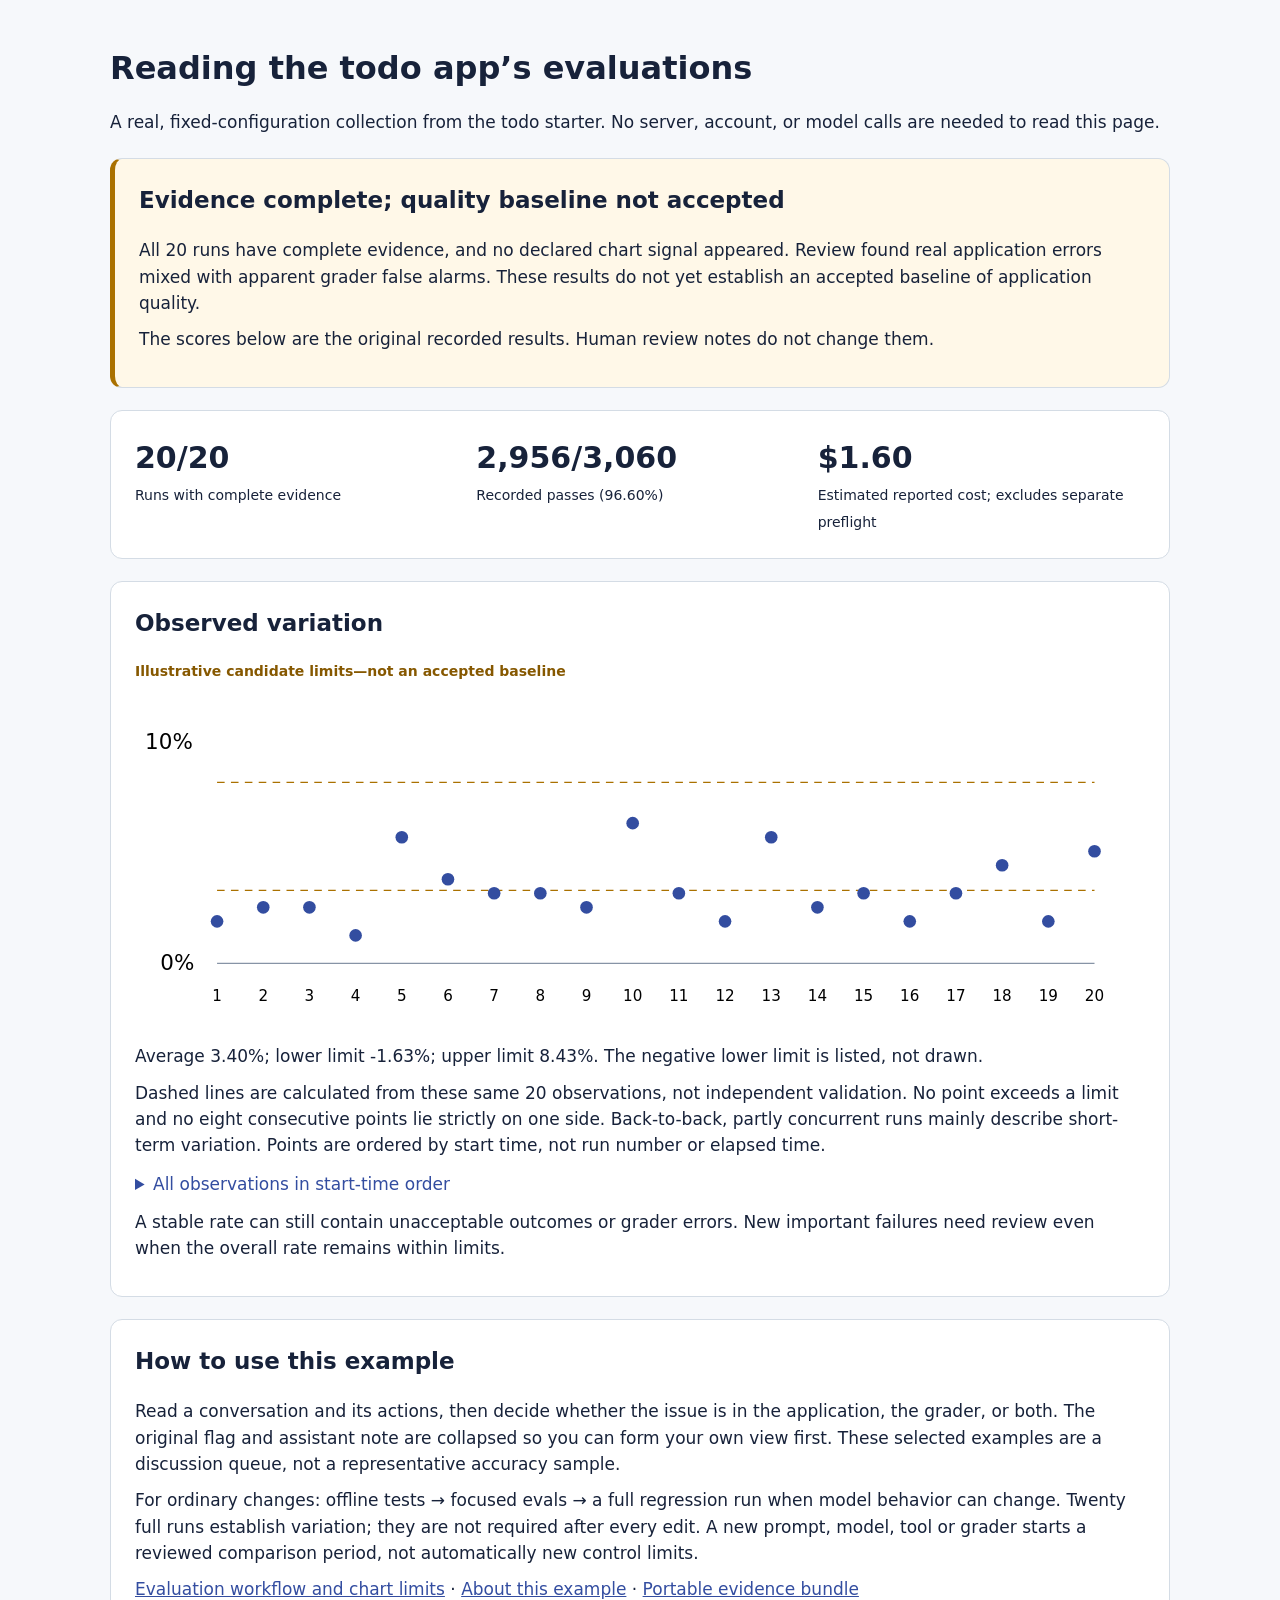
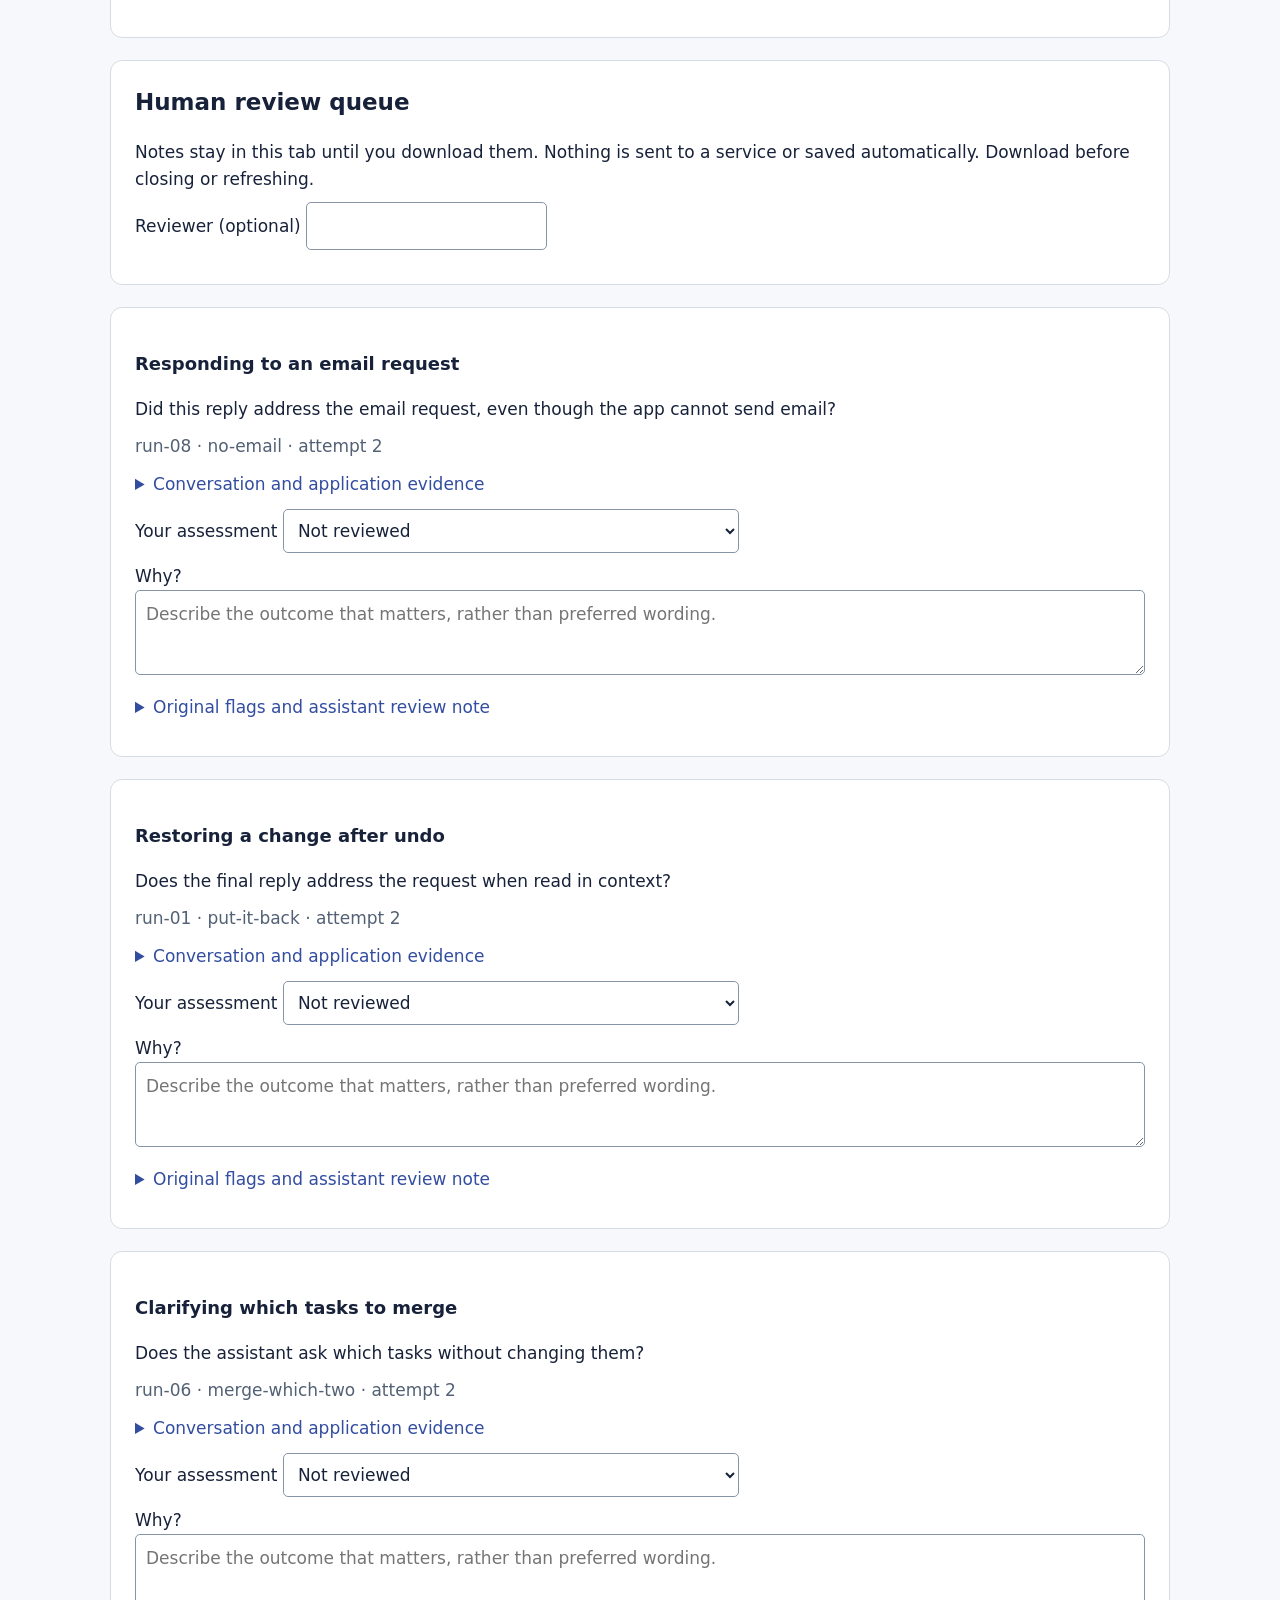
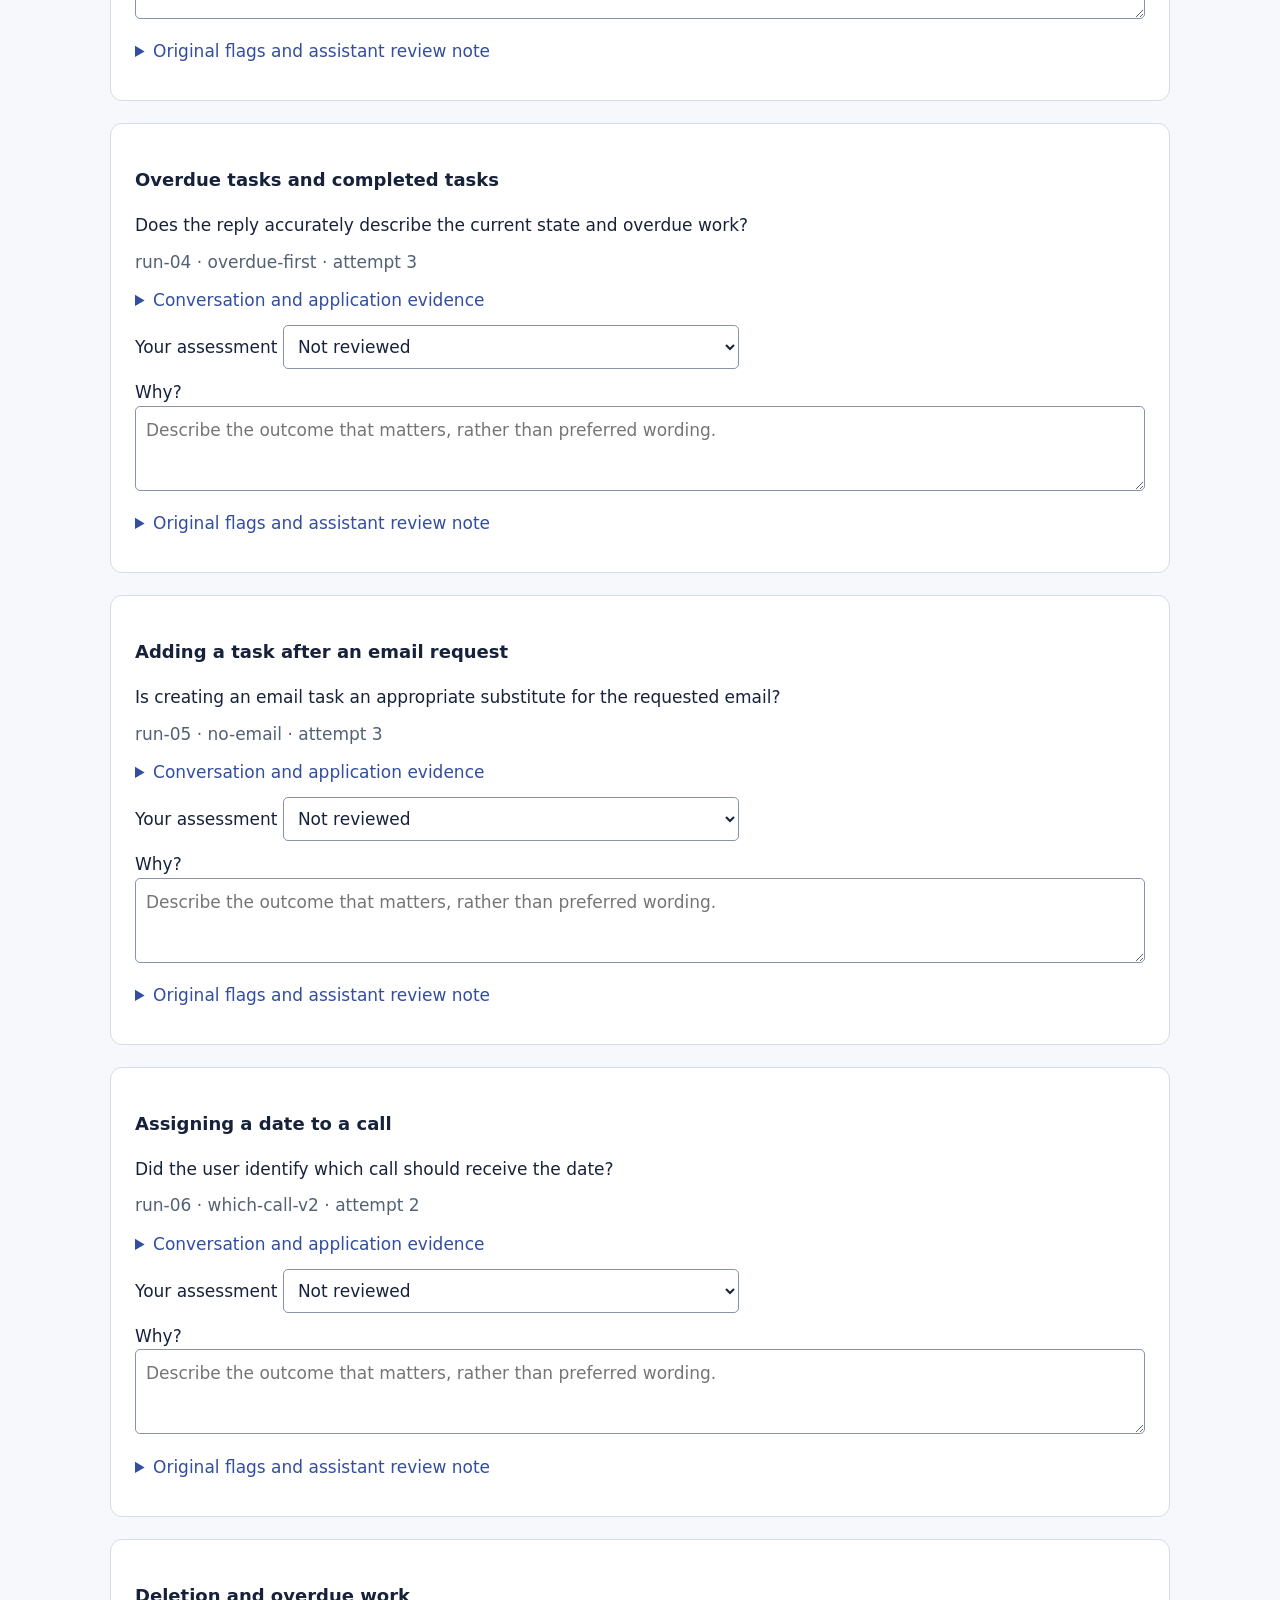
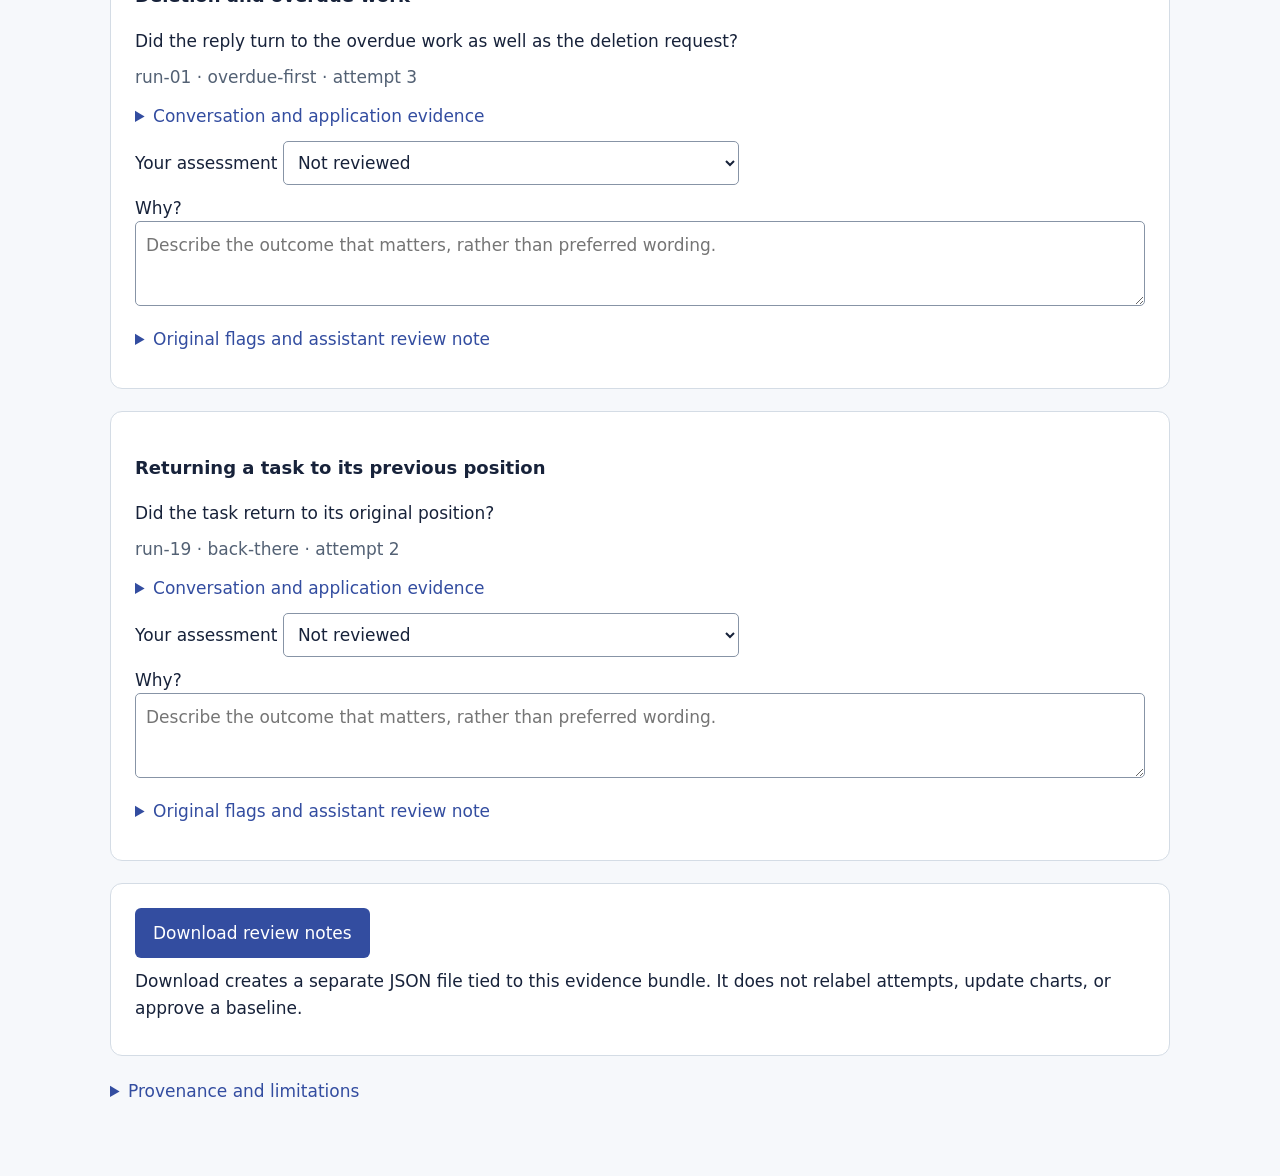
==== commit 007b01a0: "Remove internal development history from the starter documentation" ====
--- a/examples/evaluation-review/index.html
+++ b/examples/evaluation-review/index.html
@@ -16,7 +16,7 @@
 <p>A stable rate can still contain unacceptable outcomes or grader errors. New important failures need review even when the overall rate remains within limits.</p></section>
 <section><h2>How to use this example</h2><p>Read a conversation and its actions, then decide whether the issue is in the application, the grader, or both. The original flag and assistant note are collapsed so you can form your own view first. These selected examples are a discussion queue, not a representative accuracy sample.</p>
 <p>For ordinary changes: offline tests → focused evals → a full regression run when model behavior can change. Twenty full runs establish variation; they are not required after every edit. A new prompt, model, tool or grader starts a reviewed comparison period, not automatically new control limits.</p>
-<p><a href="../../docs/evaluation-signals.md">Evaluation workflow and chart limits</a> · <a href="../../docs/guarded-baseline-2026-10-15.md">Collection review</a> · <a href="collection.json">Portable evidence bundle</a></p></section>
+<p><a href="../../docs/guides/evaluation-results.md">Evaluation workflow and chart limits</a> · <a href="README.md#what-this-example-measures">About this example</a> · <a href="collection.json">Portable evidence bundle</a></p></section>
 <section><h2>Human review queue</h2><p>Notes stay in this tab until you download them. Nothing is sent to a service or saved automatically. Download before closing or refreshing.</p><label>Reviewer (optional) <input id="reviewer" autocomplete="off"></label><noscript><p>JavaScript is disabled. The evidence is readable, but downloading structured notes requires JavaScript.</p></noscript></section>
 <article class="review-item" data-id="run-08:no-email:2"><h3>Responding to an email request</h3>
 <p>Did this reply address the email request, even though the app cannot send email?</p><p class="muted">run-08 · no-email · attempt 2</p>
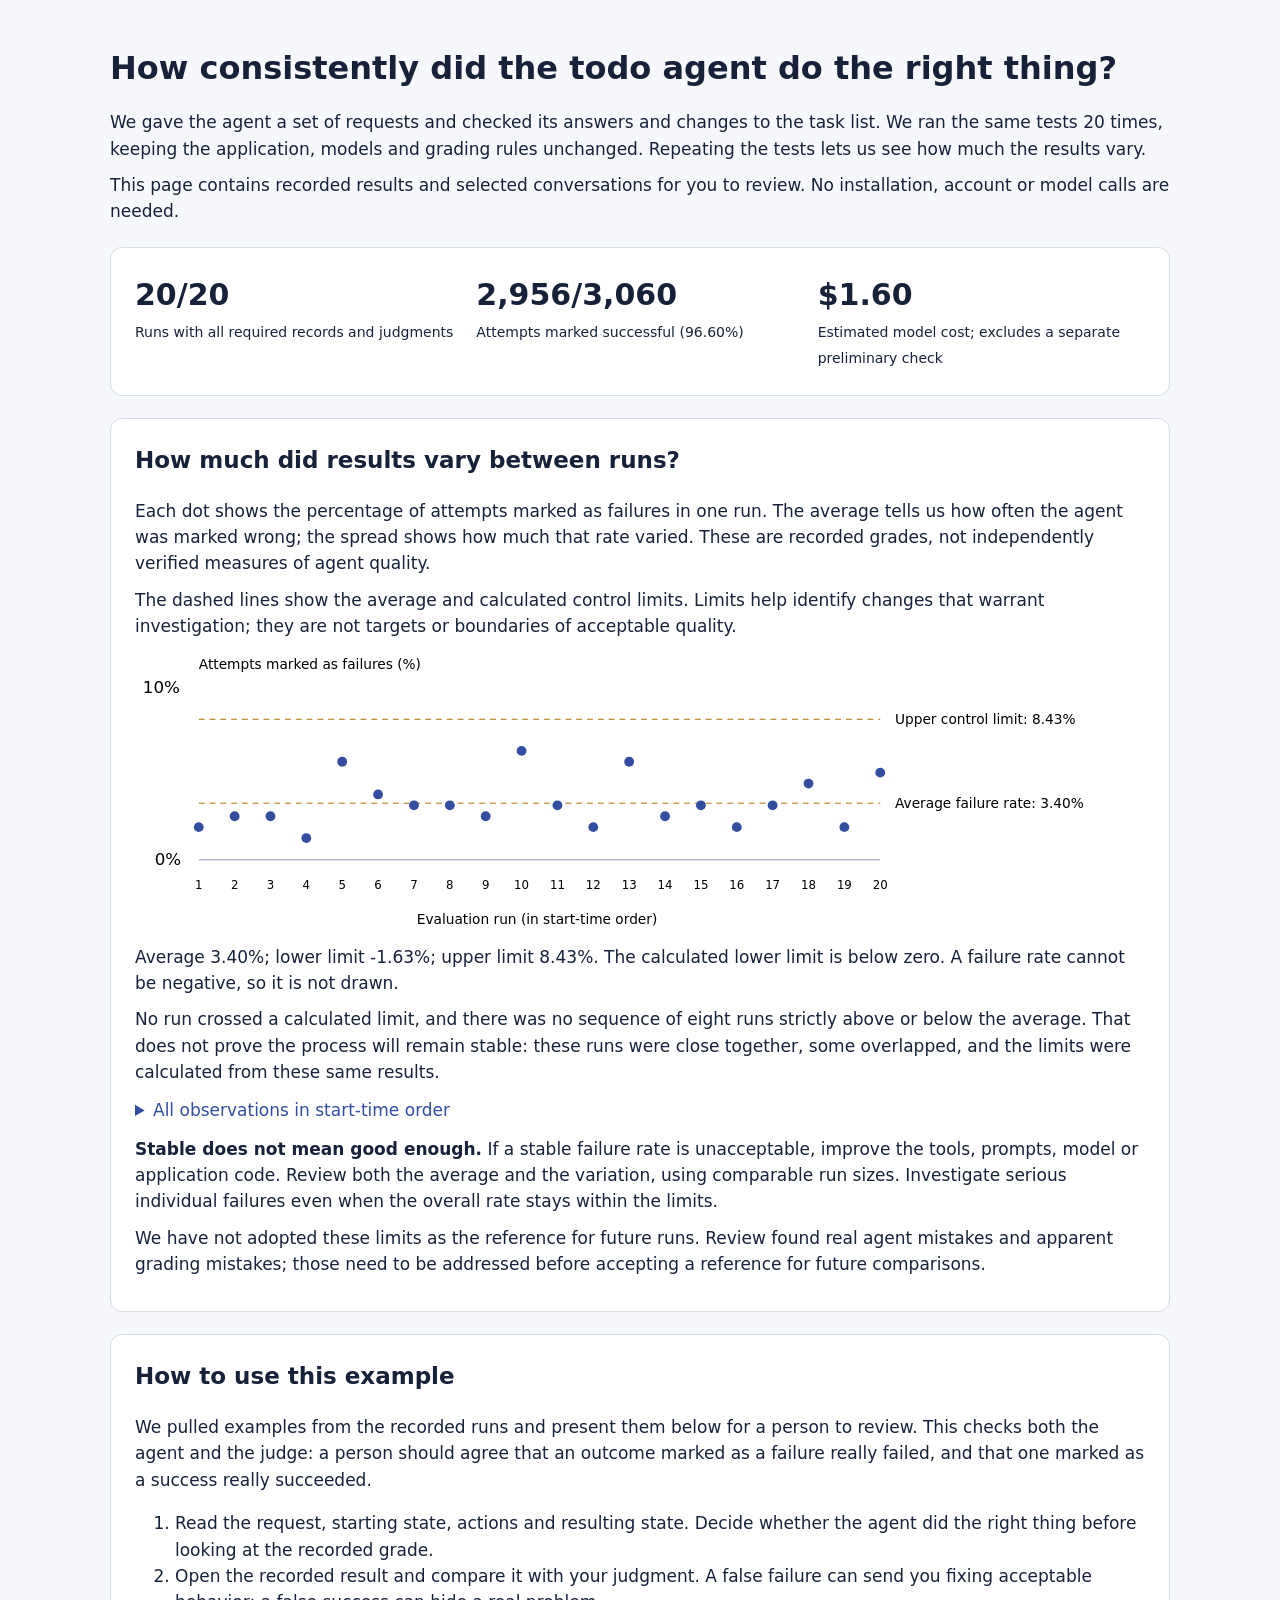
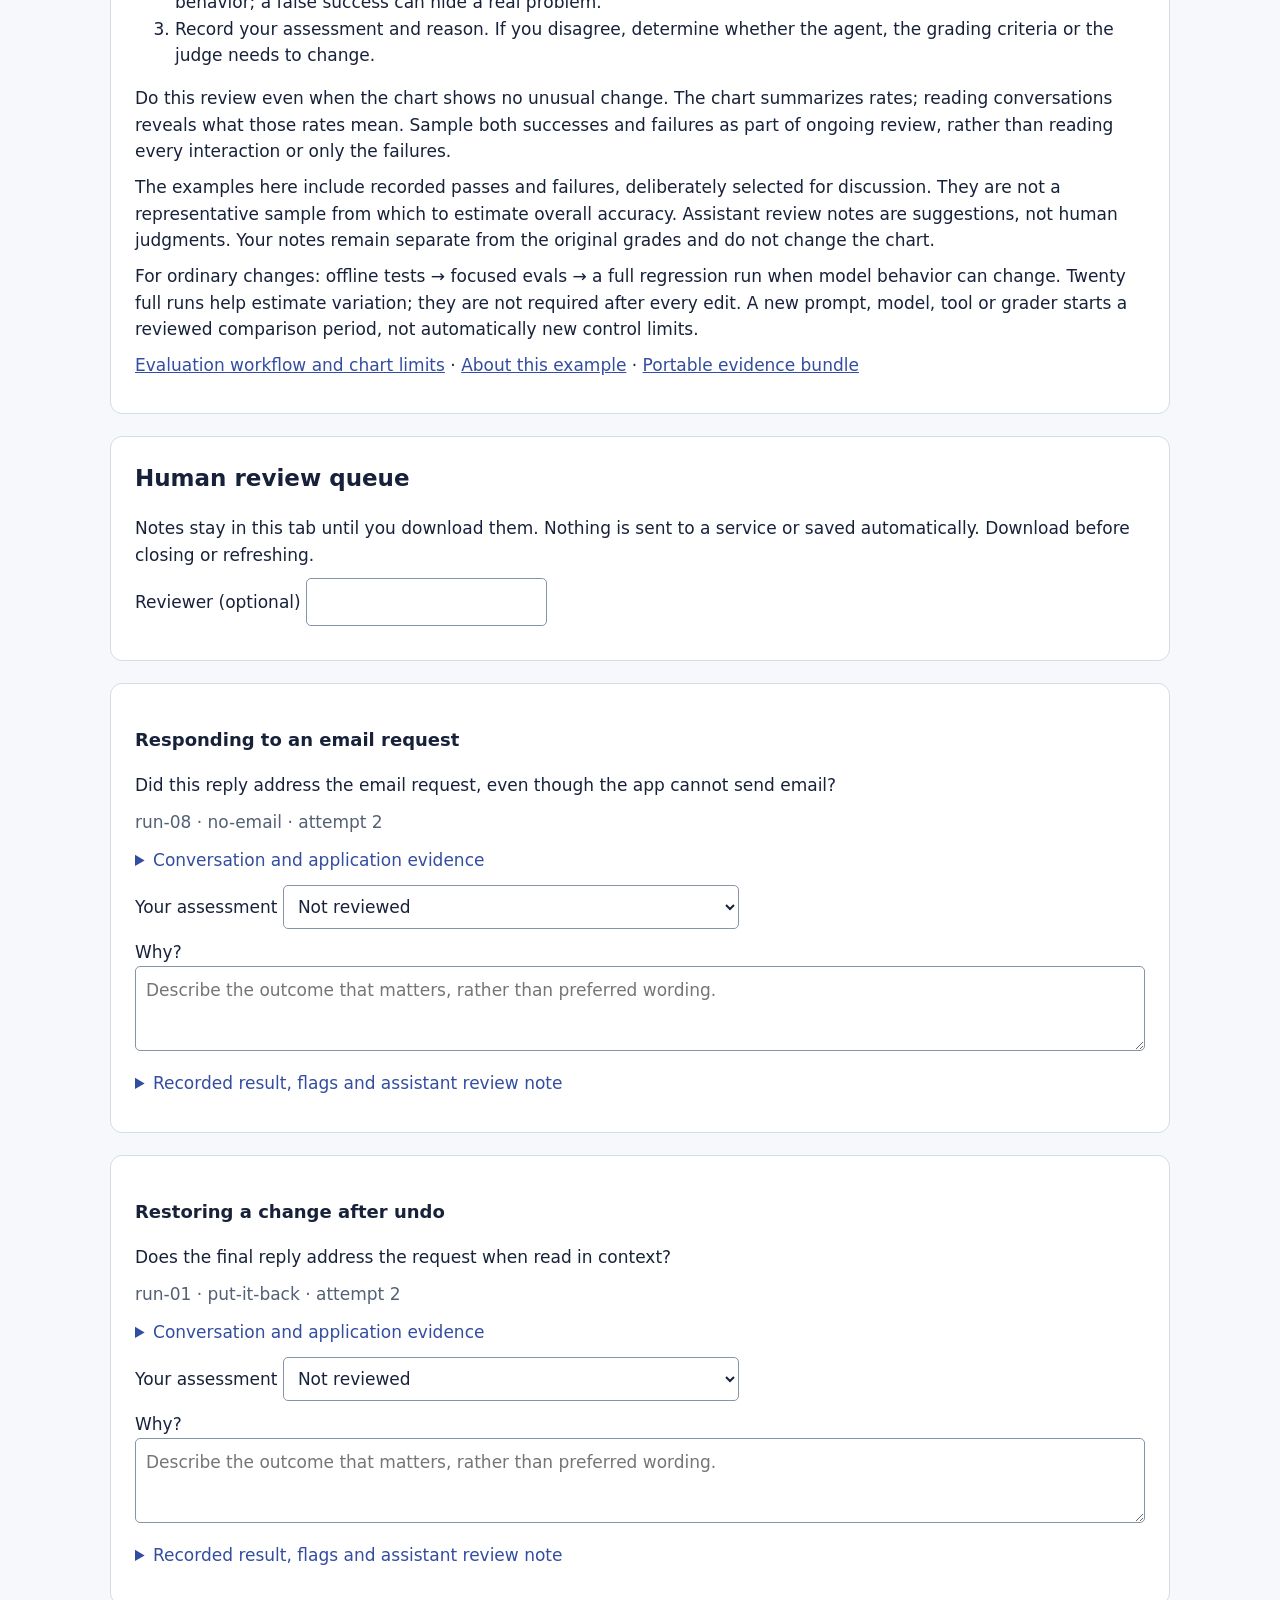
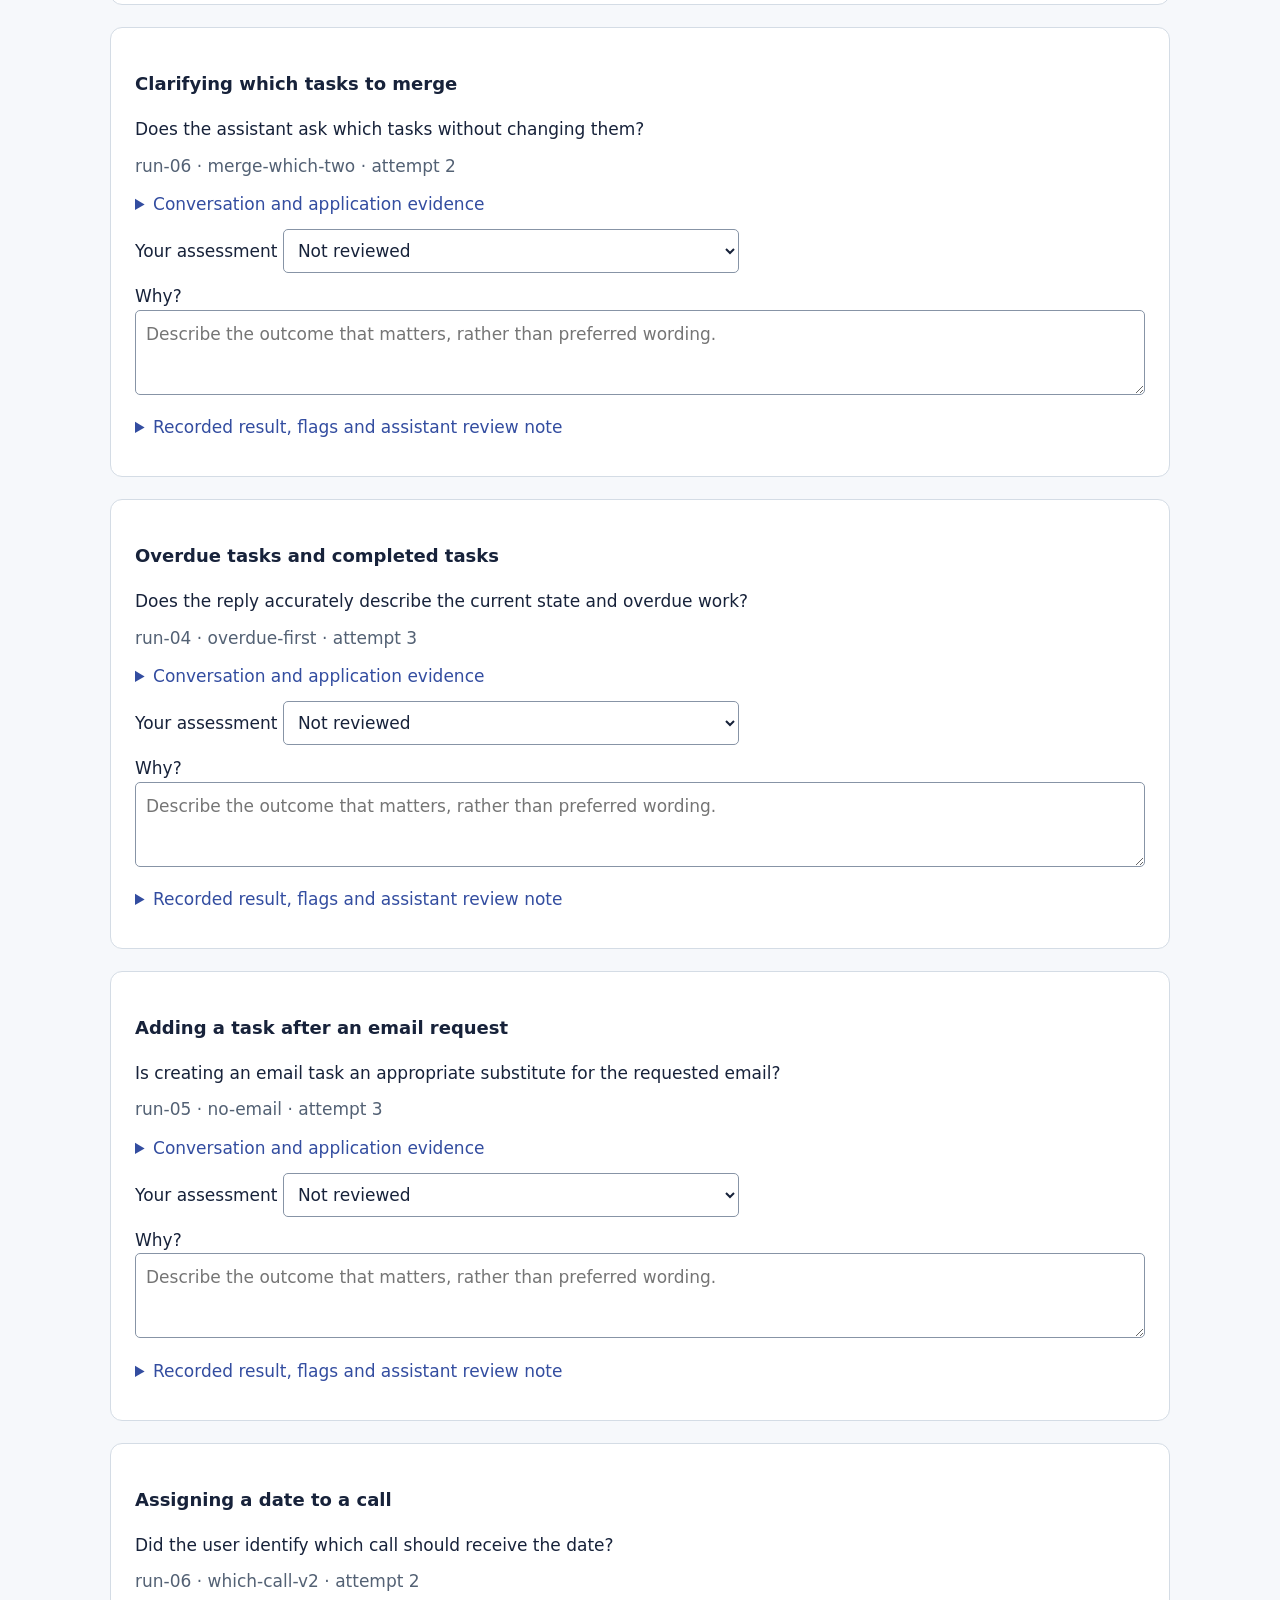
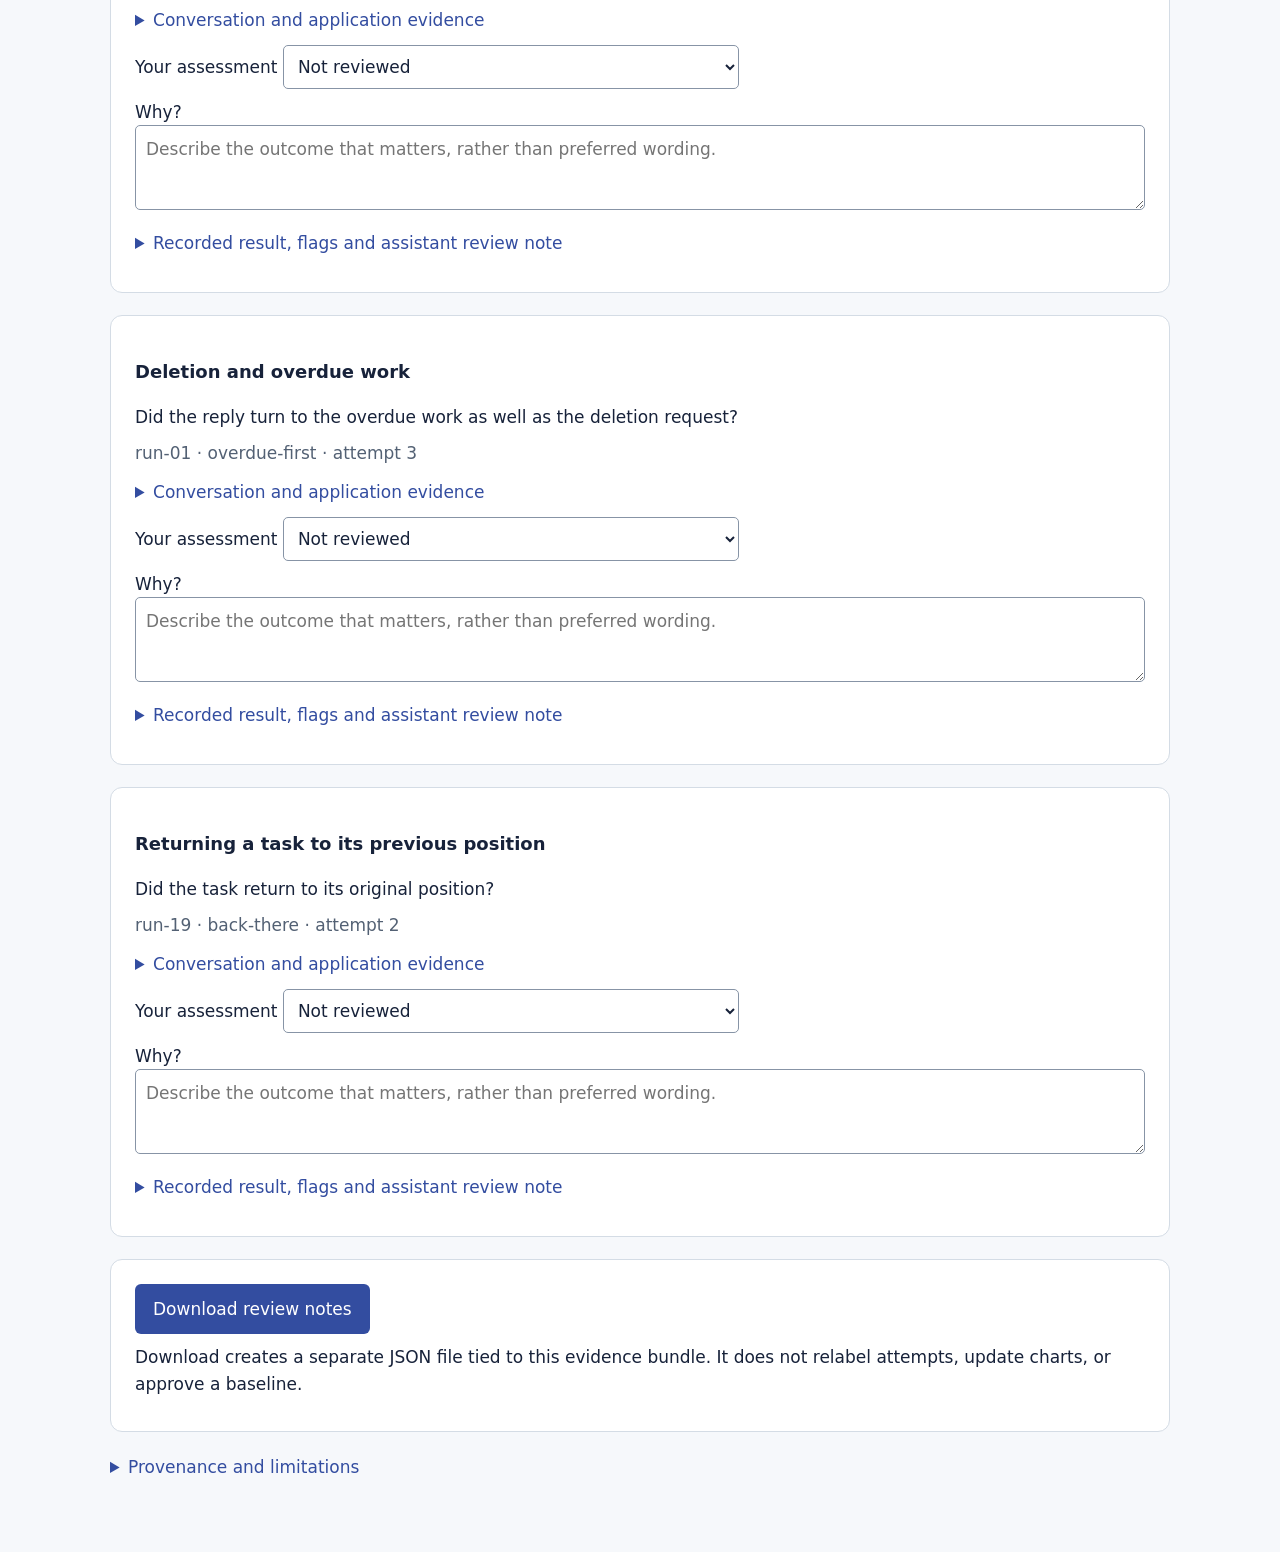
==== commit e0e3621e: "Explain evaluation results and review both passes and failures" ====
--- a/examples/evaluation-review/index.html
+++ b/examples/evaluation-review/index.html
@@ -8,14 +8,20 @@
 .turn{border-left:3px solid var(--line);padding:0 0 0 14px;margin:18px 0}.speaker{font-weight:650;font-size:14px}label{display:block;margin:10px 0}select,textarea,input,button{font:inherit;max-width:100%}select,textarea,input{padding:10px;border:1px solid #8794a6;border-radius:5px;background:white;color:var(--ink)}textarea{width:100%;min-height:85px}button{background:var(--accent);color:white;border:0;border-radius:6px;padding:12px 18px;cursor:pointer}button:focus-visible,summary:focus-visible{outline:3px solid #df9b35;outline-offset:4px}.badge{font-size:14px;font-weight:600;color:#865800}.wrap{overflow-wrap:anywhere}
 @media(max-width:600px){body{padding:16px 10px}section,article{padding:16px}.metrics{grid-template-columns:1fr}h1{font-size:26px}.metric b{font-size:26px}}
 </style></head><body><main>
-<h1>Reading the todo app’s evaluations</h1><p>A real, fixed-configuration collection from the todo starter. No server, account, or model calls are needed to read this page.</p>
-<section class="notice"><h2>Evidence complete; quality baseline not accepted</h2><p>All 20 runs have complete evidence, and no declared chart signal appeared. Review found real application errors mixed with apparent grader false alarms. These results do not yet establish an accepted baseline of application quality.</p><p>The scores below are the original recorded results. Human review notes do not change them.</p></section>
-<section><div class="metrics"><div class="metric"><b>20/20</b><span>Runs with complete evidence</span></div><div class="metric"><b>2,956/3,060</b><span>Recorded passes (96.60%)</span></div><div class="metric"><b>$1.60</b><span>Estimated reported cost; excludes separate preflight</span></div></div></section>
-<section><h2>Observed variation</h2><p class="badge">Illustrative candidate limits—not an accepted baseline</p><svg viewBox="0 0 800 270" role="img" aria-label="Recorded failure rates by run; exact counts are in the table below"><text x="8" y="45">10%</text><text x="20" y="220">0%</text><line x1="65" x2="760" y1="215" y2="215" stroke="#8794a6"/><line x1="65" x2="760" y1="157.22" y2="157.22" stroke="#aa7100" stroke-dasharray="6 5"><title>Candidate average: 3.40%</title></line><line x1="65" x2="760" y1="71.67" y2="71.67" stroke="#aa7100" stroke-dasharray="6 5"><title>Candidate upper limit: 8.43%</title></line><circle cx="65.00" cy="181.67" r="5" fill="#334da0"><title>Observation 1: 1.96% recorded failures</title></circle><text x="65.00" y="245" text-anchor="middle" font-size="12">1</text><circle cx="101.58" cy="170.56" r="5" fill="#334da0"><title>Observation 2: 2.61% recorded failures</title></circle><text x="101.58" y="245" text-anchor="middle" font-size="12">2</text><circle cx="138.16" cy="170.56" r="5" fill="#334da0"><title>Observation 3: 2.61% recorded failures</title></circle><text x="138.16" y="245" text-anchor="middle" font-size="12">3</text><circle cx="174.74" cy="192.78" r="5" fill="#334da0"><title>Observation 4: 1.31% recorded failures</title></circle><text x="174.74" y="245" text-anchor="middle" font-size="12">4</text><circle cx="211.32" cy="115.00" r="5" fill="#334da0"><title>Observation 5: 5.88% recorded failures</title></circle><text x="211.32" y="245" text-anchor="middle" font-size="12">5</text><circle cx="247.89" cy="148.33" r="5" fill="#334da0"><title>Observation 6: 3.92% recorded failures</title></circle><text x="247.89" y="245" text-anchor="middle" font-size="12">6</text><circle cx="284.47" cy="159.44" r="5" fill="#334da0"><title>Observation 7: 3.27% recorded failures</title></circle><text x="284.47" y="245" text-anchor="middle" font-size="12">7</text><circle cx="321.05" cy="159.44" r="5" fill="#334da0"><title>Observation 8: 3.27% recorded failures</title></circle><text x="321.05" y="245" text-anchor="middle" font-size="12">8</text><circle cx="357.63" cy="170.56" r="5" fill="#334da0"><title>Observation 9: 2.61% recorded failures</title></circle><text x="357.63" y="245" text-anchor="middle" font-size="12">9</text><circle cx="394.21" cy="103.89" r="5" fill="#334da0"><title>Observation 10: 6.54% recorded failures</title></circle><text x="394.21" y="245" text-anchor="middle" font-size="12">10</text><circle cx="430.79" cy="159.44" r="5" fill="#334da0"><title>Observation 11: 3.27% recorded failures</title></circle><text x="430.79" y="245" text-anchor="middle" font-size="12">11</text><circle cx="467.37" cy="181.67" r="5" fill="#334da0"><title>Observation 12: 1.96% recorded failures</title></circle><text x="467.37" y="245" text-anchor="middle" font-size="12">12</text><circle cx="503.95" cy="115.00" r="5" fill="#334da0"><title>Observation 13: 5.88% recorded failures</title></circle><text x="503.95" y="245" text-anchor="middle" font-size="12">13</text><circle cx="540.53" cy="170.56" r="5" fill="#334da0"><title>Observation 14: 2.61% recorded failures</title></circle><text x="540.53" y="245" text-anchor="middle" font-size="12">14</text><circle cx="577.11" cy="159.44" r="5" fill="#334da0"><title>Observation 15: 3.27% recorded failures</title></circle><text x="577.11" y="245" text-anchor="middle" font-size="12">15</text><circle cx="613.68" cy="181.67" r="5" fill="#334da0"><title>Observation 16: 1.96% recorded failures</title></circle><text x="613.68" y="245" text-anchor="middle" font-size="12">16</text><circle cx="650.26" cy="159.44" r="5" fill="#334da0"><title>Observation 17: 3.27% recorded failures</title></circle><text x="650.26" y="245" text-anchor="middle" font-size="12">17</text><circle cx="686.84" cy="137.22" r="5" fill="#334da0"><title>Observation 18: 4.58% recorded failures</title></circle><text x="686.84" y="245" text-anchor="middle" font-size="12">18</text><circle cx="723.42" cy="181.67" r="5" fill="#334da0"><title>Observation 19: 1.96% recorded failures</title></circle><text x="723.42" y="245" text-anchor="middle" font-size="12">19</text><circle cx="760.00" cy="126.11" r="5" fill="#334da0"><title>Observation 20: 5.23% recorded failures</title></circle><text x="760.00" y="245" text-anchor="middle" font-size="12">20</text></svg><p>Average 3.40%; lower limit -1.63%; upper limit 8.43%. The negative lower limit is listed, not drawn.</p>
-<p>Dashed lines are calculated from these same 20 observations, not independent validation. No point exceeds a limit and no eight consecutive points lie strictly on one side. Back-to-back, partly concurrent runs mainly describe short-term variation. Points are ordered by start time, not run number or elapsed time.</p><details><summary>All observations in start-time order</summary><div class="table"><table><thead><tr><th>Order</th><th>Run</th><th>Passes</th><th>Failures</th><th>Evidence</th></tr></thead><tbody><tr><td>1</td><td>run-01</td><td>150/153</td><td>3</td><td>Complete</td></tr><tr><td>2</td><td>run-05</td><td>149/153</td><td>4</td><td>Complete</td></tr><tr><td>3</td><td>run-02</td><td>149/153</td><td>4</td><td>Complete</td></tr><tr><td>4</td><td>run-03</td><td>151/153</td><td>2</td><td>Complete</td></tr><tr><td>5</td><td>run-04</td><td>144/153</td><td>9</td><td>Complete</td></tr><tr><td>6</td><td>run-06</td><td>147/153</td><td>6</td><td>Complete</td></tr><tr><td>7</td><td>run-07</td><td>148/153</td><td>5</td><td>Complete</td></tr><tr><td>8</td><td>run-08</td><td>148/153</td><td>5</td><td>Complete</td></tr><tr><td>9</td><td>run-09</td><td>149/153</td><td>4</td><td>Complete</td></tr><tr><td>10</td><td>run-10</td><td>143/153</td><td>10</td><td>Complete</td></tr><tr><td>11</td><td>run-11</td><td>148/153</td><td>5</td><td>Complete</td></tr><tr><td>12</td><td>run-12</td><td>150/153</td><td>3</td><td>Complete</td></tr><tr><td>13</td><td>run-13</td><td>144/153</td><td>9</td><td>Complete</td></tr><tr><td>14</td><td>run-14</td><td>149/153</td><td>4</td><td>Complete</td></tr><tr><td>15</td><td>run-15</td><td>148/153</td><td>5</td><td>Complete</td></tr><tr><td>16</td><td>run-16</td><td>150/153</td><td>3</td><td>Complete</td></tr><tr><td>17</td><td>run-17</td><td>148/153</td><td>5</td><td>Complete</td></tr><tr><td>18</td><td>run-18</td><td>146/153</td><td>7</td><td>Complete</td></tr><tr><td>19</td><td>run-19</td><td>150/153</td><td>3</td><td>Complete</td></tr><tr><td>20</td><td>run-20</td><td>145/153</td><td>8</td><td>Complete</td></tr></tbody></table></div></details>
-<p>A stable rate can still contain unacceptable outcomes or grader errors. New important failures need review even when the overall rate remains within limits.</p></section>
-<section><h2>How to use this example</h2><p>Read a conversation and its actions, then decide whether the issue is in the application, the grader, or both. The original flag and assistant note are collapsed so you can form your own view first. These selected examples are a discussion queue, not a representative accuracy sample.</p>
-<p>For ordinary changes: offline tests → focused evals → a full regression run when model behavior can change. Twenty full runs establish variation; they are not required after every edit. A new prompt, model, tool or grader starts a reviewed comparison period, not automatically new control limits.</p>
+<h1>How consistently did the todo agent do the right thing?</h1>
+<p>We gave the agent a set of requests and checked its answers and changes to the task list. We ran the same tests 20 times, keeping the application, models and grading rules unchanged. Repeating the tests lets us see how much the results vary.</p>
+<p>This page contains recorded results and selected conversations for you to review. No installation, account or model calls are needed.</p>
+
+<section><div class="metrics"><div class="metric"><b>20/20</b><span>Runs with all required records and judgments</span></div><div class="metric"><b>2,956/3,060</b><span>Attempts marked successful (96.60%)</span></div><div class="metric"><b>$1.60</b><span>Estimated model cost; excludes a separate preliminary check</span></div></div></section>
+<section><h2>How much did results vary between runs?</h2><p>Each dot shows the percentage of attempts marked as failures in one run. The average tells us how often the agent was marked wrong; the spread shows how much that rate varied. These are recorded grades, not independently verified measures of agent quality.</p><p>The dashed lines show the average and calculated control limits. Limits help identify changes that warrant investigation; they are not targets or boundaries of acceptable quality.</p><svg viewBox="0 0 1030 290" role="img" aria-label="Recorded failure rates by run; exact counts are in the table below"><text x="65" y="20" font-size="14">Attempts marked as failures (%)</text><text x="8" y="45">10%</text><text x="20" y="220">0%</text><line x1="65" x2="760" y1="215" y2="215" stroke="#8794a6"/><line x1="65" x2="760" y1="157.22" y2="157.22" stroke="#aa7100" stroke-dasharray="6 5"><title>Average failure rate: 3.40%</title></line><text x="775" y="162.22" font-size="14">Average failure rate: 3.40%</text><line x1="65" x2="760" y1="71.67" y2="71.67" stroke="#aa7100" stroke-dasharray="6 5"><title>Upper control limit: 8.43%</title></line><text x="775" y="76.67" font-size="14">Upper control limit: 8.43%</text><circle cx="65.00" cy="181.67" r="5" fill="#334da0"><title>Observation 1: 1.96% recorded failures</title></circle><text x="65.00" y="245" text-anchor="middle" font-size="12">1</text><circle cx="101.58" cy="170.56" r="5" fill="#334da0"><title>Observation 2: 2.61% recorded failures</title></circle><text x="101.58" y="245" text-anchor="middle" font-size="12">2</text><circle cx="138.16" cy="170.56" r="5" fill="#334da0"><title>Observation 3: 2.61% recorded failures</title></circle><text x="138.16" y="245" text-anchor="middle" font-size="12">3</text><circle cx="174.74" cy="192.78" r="5" fill="#334da0"><title>Observation 4: 1.31% recorded failures</title></circle><text x="174.74" y="245" text-anchor="middle" font-size="12">4</text><circle cx="211.32" cy="115.00" r="5" fill="#334da0"><title>Observation 5: 5.88% recorded failures</title></circle><text x="211.32" y="245" text-anchor="middle" font-size="12">5</text><circle cx="247.89" cy="148.33" r="5" fill="#334da0"><title>Observation 6: 3.92% recorded failures</title></circle><text x="247.89" y="245" text-anchor="middle" font-size="12">6</text><circle cx="284.47" cy="159.44" r="5" fill="#334da0"><title>Observation 7: 3.27% recorded failures</title></circle><text x="284.47" y="245" text-anchor="middle" font-size="12">7</text><circle cx="321.05" cy="159.44" r="5" fill="#334da0"><title>Observation 8: 3.27% recorded failures</title></circle><text x="321.05" y="245" text-anchor="middle" font-size="12">8</text><circle cx="357.63" cy="170.56" r="5" fill="#334da0"><title>Observation 9: 2.61% recorded failures</title></circle><text x="357.63" y="245" text-anchor="middle" font-size="12">9</text><circle cx="394.21" cy="103.89" r="5" fill="#334da0"><title>Observation 10: 6.54% recorded failures</title></circle><text x="394.21" y="245" text-anchor="middle" font-size="12">10</text><circle cx="430.79" cy="159.44" r="5" fill="#334da0"><title>Observation 11: 3.27% recorded failures</title></circle><text x="430.79" y="245" text-anchor="middle" font-size="12">11</text><circle cx="467.37" cy="181.67" r="5" fill="#334da0"><title>Observation 12: 1.96% recorded failures</title></circle><text x="467.37" y="245" text-anchor="middle" font-size="12">12</text><circle cx="503.95" cy="115.00" r="5" fill="#334da0"><title>Observation 13: 5.88% recorded failures</title></circle><text x="503.95" y="245" text-anchor="middle" font-size="12">13</text><circle cx="540.53" cy="170.56" r="5" fill="#334da0"><title>Observation 14: 2.61% recorded failures</title></circle><text x="540.53" y="245" text-anchor="middle" font-size="12">14</text><circle cx="577.11" cy="159.44" r="5" fill="#334da0"><title>Observation 15: 3.27% recorded failures</title></circle><text x="577.11" y="245" text-anchor="middle" font-size="12">15</text><circle cx="613.68" cy="181.67" r="5" fill="#334da0"><title>Observation 16: 1.96% recorded failures</title></circle><text x="613.68" y="245" text-anchor="middle" font-size="12">16</text><circle cx="650.26" cy="159.44" r="5" fill="#334da0"><title>Observation 17: 3.27% recorded failures</title></circle><text x="650.26" y="245" text-anchor="middle" font-size="12">17</text><circle cx="686.84" cy="137.22" r="5" fill="#334da0"><title>Observation 18: 4.58% recorded failures</title></circle><text x="686.84" y="245" text-anchor="middle" font-size="12">18</text><circle cx="723.42" cy="181.67" r="5" fill="#334da0"><title>Observation 19: 1.96% recorded failures</title></circle><text x="723.42" y="245" text-anchor="middle" font-size="12">19</text><circle cx="760.00" cy="126.11" r="5" fill="#334da0"><title>Observation 20: 5.23% recorded failures</title></circle><text x="760.00" y="245" text-anchor="middle" font-size="12">20</text><text x="410" y="280" text-anchor="middle" font-size="14">Evaluation run (in start-time order)</text></svg><p>Average 3.40%; lower limit -1.63%; upper limit 8.43%. The calculated lower limit is below zero. A failure rate cannot be negative, so it is not drawn.</p>
+<p>No run crossed a calculated limit, and there was no sequence of eight runs strictly above or below the average. That does not prove the process will remain stable: these runs were close together, some overlapped, and the limits were calculated from these same results.</p><details><summary>All observations in start-time order</summary><div class="table"><table><thead><tr><th>Order</th><th>Run</th><th>Passes</th><th>Failures</th><th>Evidence</th></tr></thead><tbody><tr><td>1</td><td>run-01</td><td>150/153</td><td>3</td><td>Complete</td></tr><tr><td>2</td><td>run-05</td><td>149/153</td><td>4</td><td>Complete</td></tr><tr><td>3</td><td>run-02</td><td>149/153</td><td>4</td><td>Complete</td></tr><tr><td>4</td><td>run-03</td><td>151/153</td><td>2</td><td>Complete</td></tr><tr><td>5</td><td>run-04</td><td>144/153</td><td>9</td><td>Complete</td></tr><tr><td>6</td><td>run-06</td><td>147/153</td><td>6</td><td>Complete</td></tr><tr><td>7</td><td>run-07</td><td>148/153</td><td>5</td><td>Complete</td></tr><tr><td>8</td><td>run-08</td><td>148/153</td><td>5</td><td>Complete</td></tr><tr><td>9</td><td>run-09</td><td>149/153</td><td>4</td><td>Complete</td></tr><tr><td>10</td><td>run-10</td><td>143/153</td><td>10</td><td>Complete</td></tr><tr><td>11</td><td>run-11</td><td>148/153</td><td>5</td><td>Complete</td></tr><tr><td>12</td><td>run-12</td><td>150/153</td><td>3</td><td>Complete</td></tr><tr><td>13</td><td>run-13</td><td>144/153</td><td>9</td><td>Complete</td></tr><tr><td>14</td><td>run-14</td><td>149/153</td><td>4</td><td>Complete</td></tr><tr><td>15</td><td>run-15</td><td>148/153</td><td>5</td><td>Complete</td></tr><tr><td>16</td><td>run-16</td><td>150/153</td><td>3</td><td>Complete</td></tr><tr><td>17</td><td>run-17</td><td>148/153</td><td>5</td><td>Complete</td></tr><tr><td>18</td><td>run-18</td><td>146/153</td><td>7</td><td>Complete</td></tr><tr><td>19</td><td>run-19</td><td>150/153</td><td>3</td><td>Complete</td></tr><tr><td>20</td><td>run-20</td><td>145/153</td><td>8</td><td>Complete</td></tr></tbody></table></div></details>
+<p><strong>Stable does not mean good enough.</strong> If a stable failure rate is unacceptable, improve the tools, prompts, model or application code. Review both the average and the variation, using comparable run sizes. Investigate serious individual failures even when the overall rate stays within the limits.</p><p>We have not adopted these limits as the reference for future runs. Review found real agent mistakes and apparent grading mistakes; those need to be addressed before accepting a reference for future comparisons.</p></section>
+<section><h2>How to use this example</h2>
+<p>We pulled examples from the recorded runs and present them below for a person to review. This checks both the agent and the judge: a person should agree that an outcome marked as a failure really failed, and that one marked as a success really succeeded.</p>
+<ol><li>Read the request, starting state, actions and resulting state. Decide whether the agent did the right thing before looking at the recorded grade.</li><li>Open the recorded result and compare it with your judgment. A false failure can send you fixing acceptable behavior; a false success can hide a real problem.</li><li>Record your assessment and reason. If you disagree, determine whether the agent, the grading criteria or the judge needs to change.</li></ol>
+<p>Do this review even when the chart shows no unusual change. The chart summarizes rates; reading conversations reveals what those rates mean. Sample both successes and failures as part of ongoing review, rather than reading every interaction or only the failures.</p>
+<p>The examples here include recorded passes and failures, deliberately selected for discussion. They are not a representative sample from which to estimate overall accuracy. Assistant review notes are suggestions, not human judgments. Your notes remain separate from the original grades and do not change the chart.</p>
+<p>For ordinary changes: offline tests → focused evals → a full regression run when model behavior can change. Twenty full runs help estimate variation; they are not required after every edit. A new prompt, model, tool or grader starts a reviewed comparison period, not automatically new control limits.</p>
 <p><a href="../../docs/guides/evaluation-results.md">Evaluation workflow and chart limits</a> · <a href="README.md#what-this-example-measures">About this example</a> · <a href="collection.json">Portable evidence bundle</a></p></section>
 <section><h2>Human review queue</h2><p>Notes stay in this tab until you download them. Nothing is sent to a service or saved automatically. Download before closing or refreshing.</p><label>Reviewer (optional) <input id="reviewer" autocomplete="off"></label><noscript><p>JavaScript is disabled. The evidence is readable, but downloading structured notes requires JavaScript.</p></noscript></section>
 <article class="review-item" data-id="run-08:no-email:2"><h3>Responding to an email request</h3>
@@ -128,9 +134,9 @@
     ]
   }
 }</pre></details></div></details>
-<label>Your assessment <select class="assessment"><option value="unreviewed">Not reviewed</option><option value="grader_concern">Grader concern: response appears adequate</option><option value="application_concern">Application concern: response or action is wrong</option><option value="mixed">Both application and grading concerns</option><option value="uncertain">Needs discussion / insufficient evidence</option></select></label>
+<label>Your assessment <select class="assessment"><option value="unreviewed">Not reviewed</option><option value="agree_pass">Agree: this is a successful outcome</option><option value="agree_fail">Agree: this is a failure</option><option value="grader_concern">Grader concern: response appears adequate</option><option value="application_concern">Application concern: response or action is wrong</option><option value="mixed">Both application and grading concerns</option><option value="uncertain">Needs discussion / insufficient evidence</option></select></label>
 <label>Why? <textarea class="note" placeholder="Describe the outcome that matters, rather than preferred wording."></textarea></label>
-<details><summary>Original flags and assistant review note</summary><pre>{
+<details><summary>Recorded result, flags and assistant review note</summary><p>Recorded result: Pass.</p><pre>{
   &quot;answers_every_part&quot;: {
     &quot;passed&quot;: false,
     &quot;reason&quot;: &quot;Email me this list&quot;
@@ -442,9 +448,9 @@
     ]
   }
 }</pre></details></div></details>
-<label>Your assessment <select class="assessment"><option value="unreviewed">Not reviewed</option><option value="grader_concern">Grader concern: response appears adequate</option><option value="application_concern">Application concern: response or action is wrong</option><option value="mixed">Both application and grading concerns</option><option value="uncertain">Needs discussion / insufficient evidence</option></select></label>
+<label>Your assessment <select class="assessment"><option value="unreviewed">Not reviewed</option><option value="agree_pass">Agree: this is a successful outcome</option><option value="agree_fail">Agree: this is a failure</option><option value="grader_concern">Grader concern: response appears adequate</option><option value="application_concern">Application concern: response or action is wrong</option><option value="mixed">Both application and grading concerns</option><option value="uncertain">Needs discussion / insufficient evidence</option></select></label>
 <label>Why? <textarea class="note" placeholder="Describe the outcome that matters, rather than preferred wording."></textarea></label>
-<details><summary>Original flags and assistant review note</summary><pre>{
+<details><summary>Recorded result, flags and assistant review note</summary><p>Recorded result: Pass.</p><pre>{
   &quot;answers_every_part&quot;: {
     &quot;passed&quot;: false,
     &quot;reason&quot;: &quot;Actually, put it back&quot;
@@ -745,9 +751,9 @@
     ]
   }
 }</pre></details></div></details>
-<label>Your assessment <select class="assessment"><option value="unreviewed">Not reviewed</option><option value="grader_concern">Grader concern: response appears adequate</option><option value="application_concern">Application concern: response or action is wrong</option><option value="mixed">Both application and grading concerns</option><option value="uncertain">Needs discussion / insufficient evidence</option></select></label>
+<label>Your assessment <select class="assessment"><option value="unreviewed">Not reviewed</option><option value="agree_pass">Agree: this is a successful outcome</option><option value="agree_fail">Agree: this is a failure</option><option value="grader_concern">Grader concern: response appears adequate</option><option value="application_concern">Application concern: response or action is wrong</option><option value="mixed">Both application and grading concerns</option><option value="uncertain">Needs discussion / insufficient evidence</option></select></label>
 <label>Why? <textarea class="note" placeholder="Describe the outcome that matters, rather than preferred wording."></textarea></label>
-<details><summary>Original flags and assistant review note</summary><pre>{
+<details><summary>Recorded result, flags and assistant review note</summary><p>Recorded result: Fail.</p><pre>{
   &quot;passed&quot;: {
     &quot;passed&quot;: false,
     &quot;reason&quot;: null
@@ -990,9 +996,9 @@
     ]
   }
 }</pre></details></div></details>
-<label>Your assessment <select class="assessment"><option value="unreviewed">Not reviewed</option><option value="grader_concern">Grader concern: response appears adequate</option><option value="application_concern">Application concern: response or action is wrong</option><option value="mixed">Both application and grading concerns</option><option value="uncertain">Needs discussion / insufficient evidence</option></select></label>
+<label>Your assessment <select class="assessment"><option value="unreviewed">Not reviewed</option><option value="agree_pass">Agree: this is a successful outcome</option><option value="agree_fail">Agree: this is a failure</option><option value="grader_concern">Grader concern: response appears adequate</option><option value="application_concern">Application concern: response or action is wrong</option><option value="mixed">Both application and grading concerns</option><option value="uncertain">Needs discussion / insufficient evidence</option></select></label>
 <label>Why? <textarea class="note" placeholder="Describe the outcome that matters, rather than preferred wording."></textarea></label>
-<details><summary>Original flags and assistant review note</summary><pre>{
+<details><summary>Recorded result, flags and assistant review note</summary><p>Recorded result: Pass.</p><pre>{
   &quot;claims_match_outcome&quot;: {
     &quot;passed&quot;: false,
     &quot;reason&quot;: &quot;Marking them done wasn’t needed—they’re already marked done.&quot;
@@ -1101,9 +1107,9 @@
     ]
   }
 }</pre></details></div></details>
-<label>Your assessment <select class="assessment"><option value="unreviewed">Not reviewed</option><option value="grader_concern">Grader concern: response appears adequate</option><option value="application_concern">Application concern: response or action is wrong</option><option value="mixed">Both application and grading concerns</option><option value="uncertain">Needs discussion / insufficient evidence</option></select></label>
+<label>Your assessment <select class="assessment"><option value="unreviewed">Not reviewed</option><option value="agree_pass">Agree: this is a successful outcome</option><option value="agree_fail">Agree: this is a failure</option><option value="grader_concern">Grader concern: response appears adequate</option><option value="application_concern">Application concern: response or action is wrong</option><option value="mixed">Both application and grading concerns</option><option value="uncertain">Needs discussion / insufficient evidence</option></select></label>
 <label>Why? <textarea class="note" placeholder="Describe the outcome that matters, rather than preferred wording."></textarea></label>
-<details><summary>Original flags and assistant review note</summary><pre>{
+<details><summary>Recorded result, flags and assistant review note</summary><p>Recorded result: Fail.</p><pre>{
   &quot;passed&quot;: {
     &quot;passed&quot;: false,
     &quot;reason&quot;: null
@@ -1205,9 +1211,9 @@
     ]
   }
 }</pre></details></div></details>
-<label>Your assessment <select class="assessment"><option value="unreviewed">Not reviewed</option><option value="grader_concern">Grader concern: response appears adequate</option><option value="application_concern">Application concern: response or action is wrong</option><option value="mixed">Both application and grading concerns</option><option value="uncertain">Needs discussion / insufficient evidence</option></select></label>
+<label>Your assessment <select class="assessment"><option value="unreviewed">Not reviewed</option><option value="agree_pass">Agree: this is a successful outcome</option><option value="agree_fail">Agree: this is a failure</option><option value="grader_concern">Grader concern: response appears adequate</option><option value="application_concern">Application concern: response or action is wrong</option><option value="mixed">Both application and grading concerns</option><option value="uncertain">Needs discussion / insufficient evidence</option></select></label>
 <label>Why? <textarea class="note" placeholder="Describe the outcome that matters, rather than preferred wording."></textarea></label>
-<details><summary>Original flags and assistant review note</summary><pre>{
+<details><summary>Recorded result, flags and assistant review note</summary><p>Recorded result: Fail.</p><pre>{
   &quot;passed&quot;: {
     &quot;passed&quot;: false,
     &quot;reason&quot;: null
@@ -1410,9 +1416,9 @@
     ]
   }
 }</pre></details></div></details>
-<label>Your assessment <select class="assessment"><option value="unreviewed">Not reviewed</option><option value="grader_concern">Grader concern: response appears adequate</option><option value="application_concern">Application concern: response or action is wrong</option><option value="mixed">Both application and grading concerns</option><option value="uncertain">Needs discussion / insufficient evidence</option></select></label>
+<label>Your assessment <select class="assessment"><option value="unreviewed">Not reviewed</option><option value="agree_pass">Agree: this is a successful outcome</option><option value="agree_fail">Agree: this is a failure</option><option value="grader_concern">Grader concern: response appears adequate</option><option value="application_concern">Application concern: response or action is wrong</option><option value="mixed">Both application and grading concerns</option><option value="uncertain">Needs discussion / insufficient evidence</option></select></label>
 <label>Why? <textarea class="note" placeholder="Describe the outcome that matters, rather than preferred wording."></textarea></label>
-<details><summary>Original flags and assistant review note</summary><pre>{
+<details><summary>Recorded result, flags and assistant review note</summary><p>Recorded result: Pass.</p><pre>{
   &quot;answers_every_part&quot;: {
     &quot;passed&quot;: false,
     &quot;reason&quot;: &quot;Let&#x27;s start by dealing with overdue tasks first.&quot;
@@ -1720,9 +1726,9 @@
     ]
   }
 }</pre></details></div></details>
-<label>Your assessment <select class="assessment"><option value="unreviewed">Not reviewed</option><option value="grader_concern">Grader concern: response appears adequate</option><option value="application_concern">Application concern: response or action is wrong</option><option value="mixed">Both application and grading concerns</option><option value="uncertain">Needs discussion / insufficient evidence</option></select></label>
+<label>Your assessment <select class="assessment"><option value="unreviewed">Not reviewed</option><option value="agree_pass">Agree: this is a successful outcome</option><option value="agree_fail">Agree: this is a failure</option><option value="grader_concern">Grader concern: response appears adequate</option><option value="application_concern">Application concern: response or action is wrong</option><option value="mixed">Both application and grading concerns</option><option value="uncertain">Needs discussion / insufficient evidence</option></select></label>
 <label>Why? <textarea class="note" placeholder="Describe the outcome that matters, rather than preferred wording."></textarea></label>
-<details><summary>Original flags and assistant review note</summary><pre>{
+<details><summary>Recorded result, flags and assistant review note</summary><p>Recorded result: Fail.</p><pre>{
   &quot;passed&quot;: {
     &quot;passed&quot;: false,
     &quot;reason&quot;: null
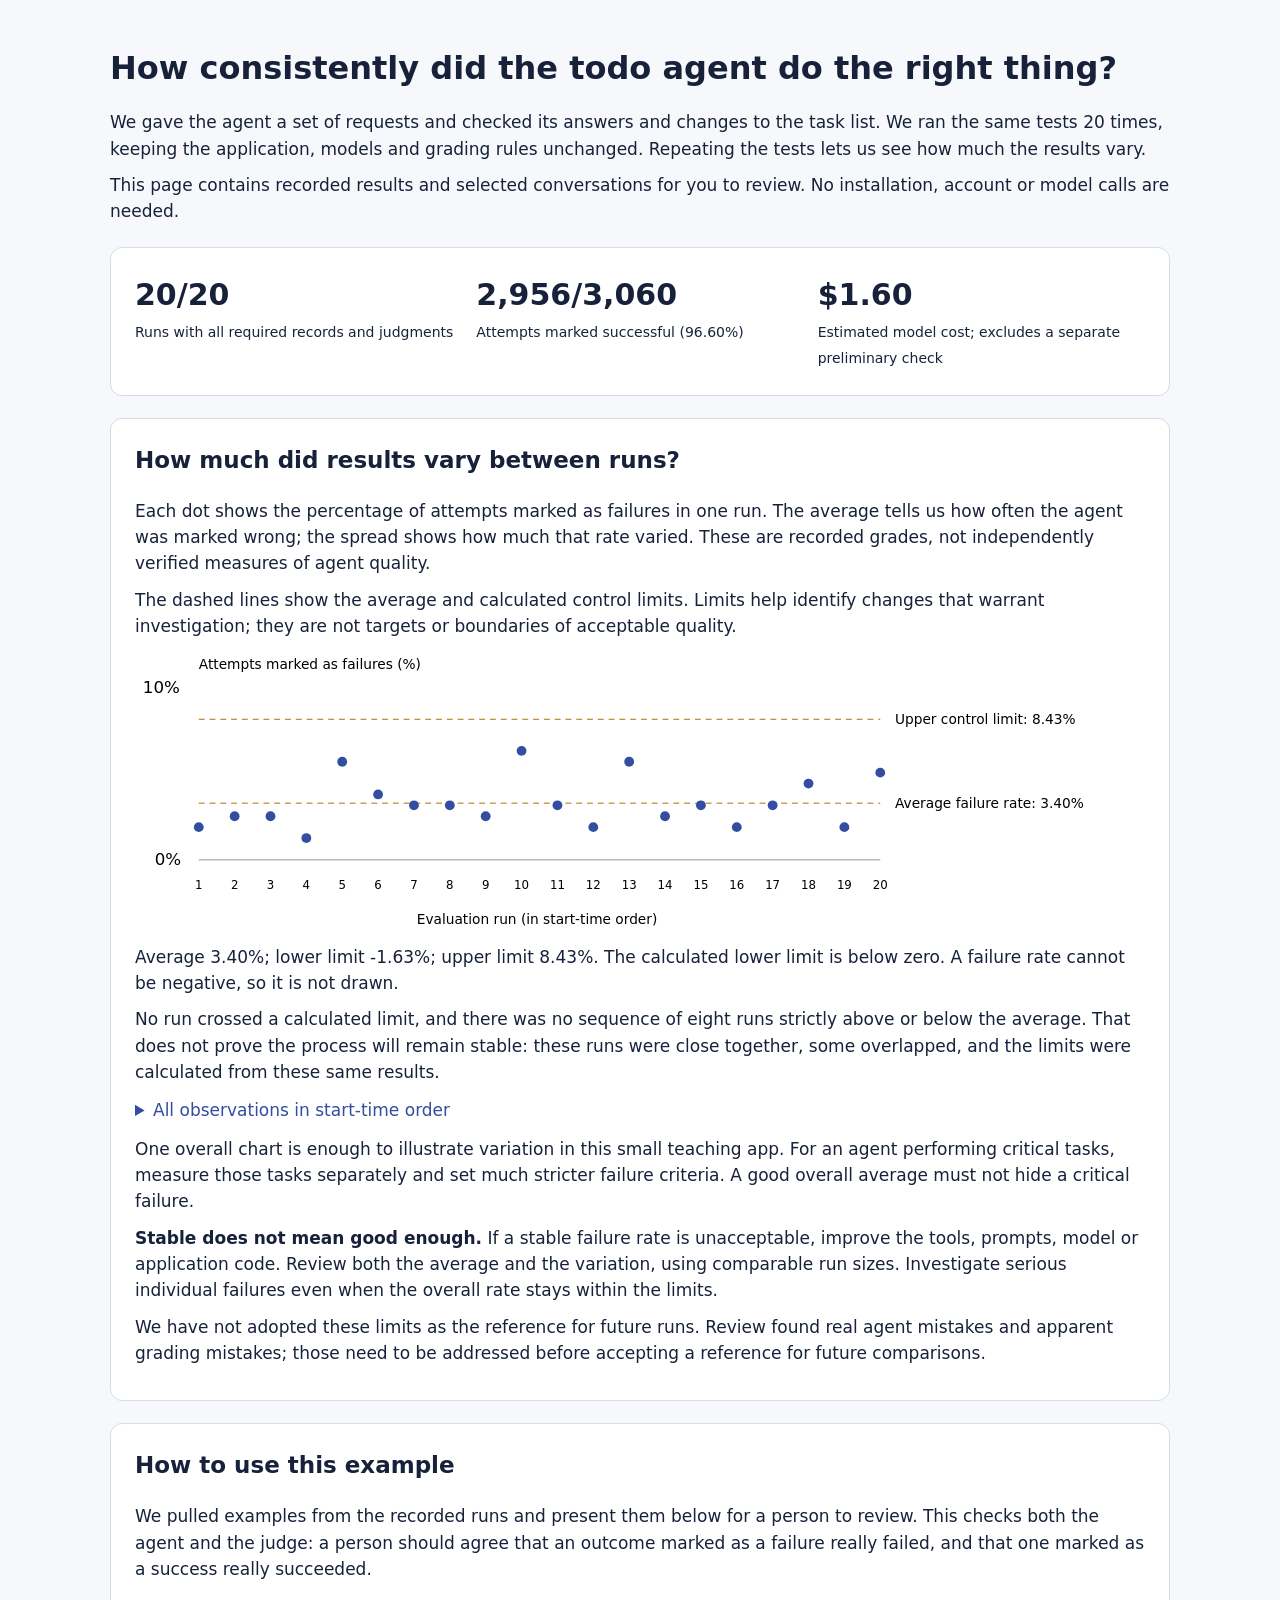
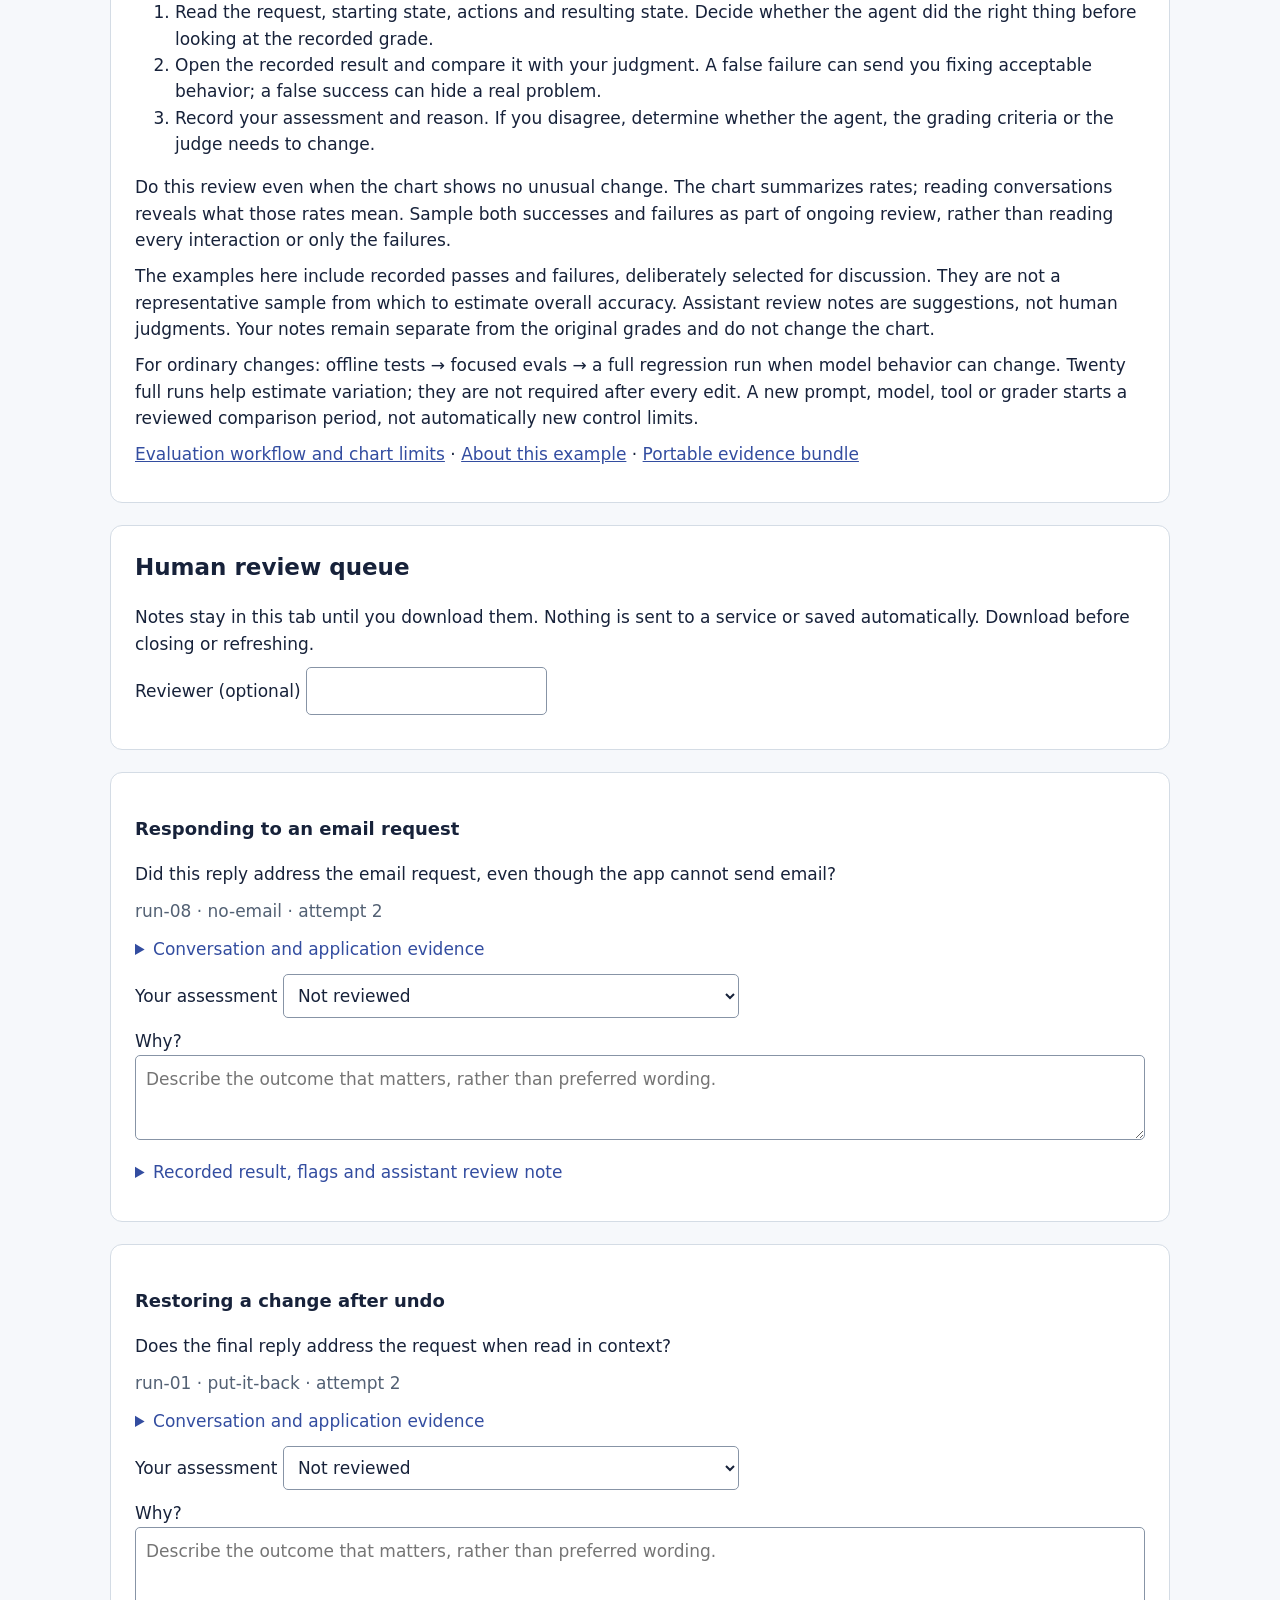
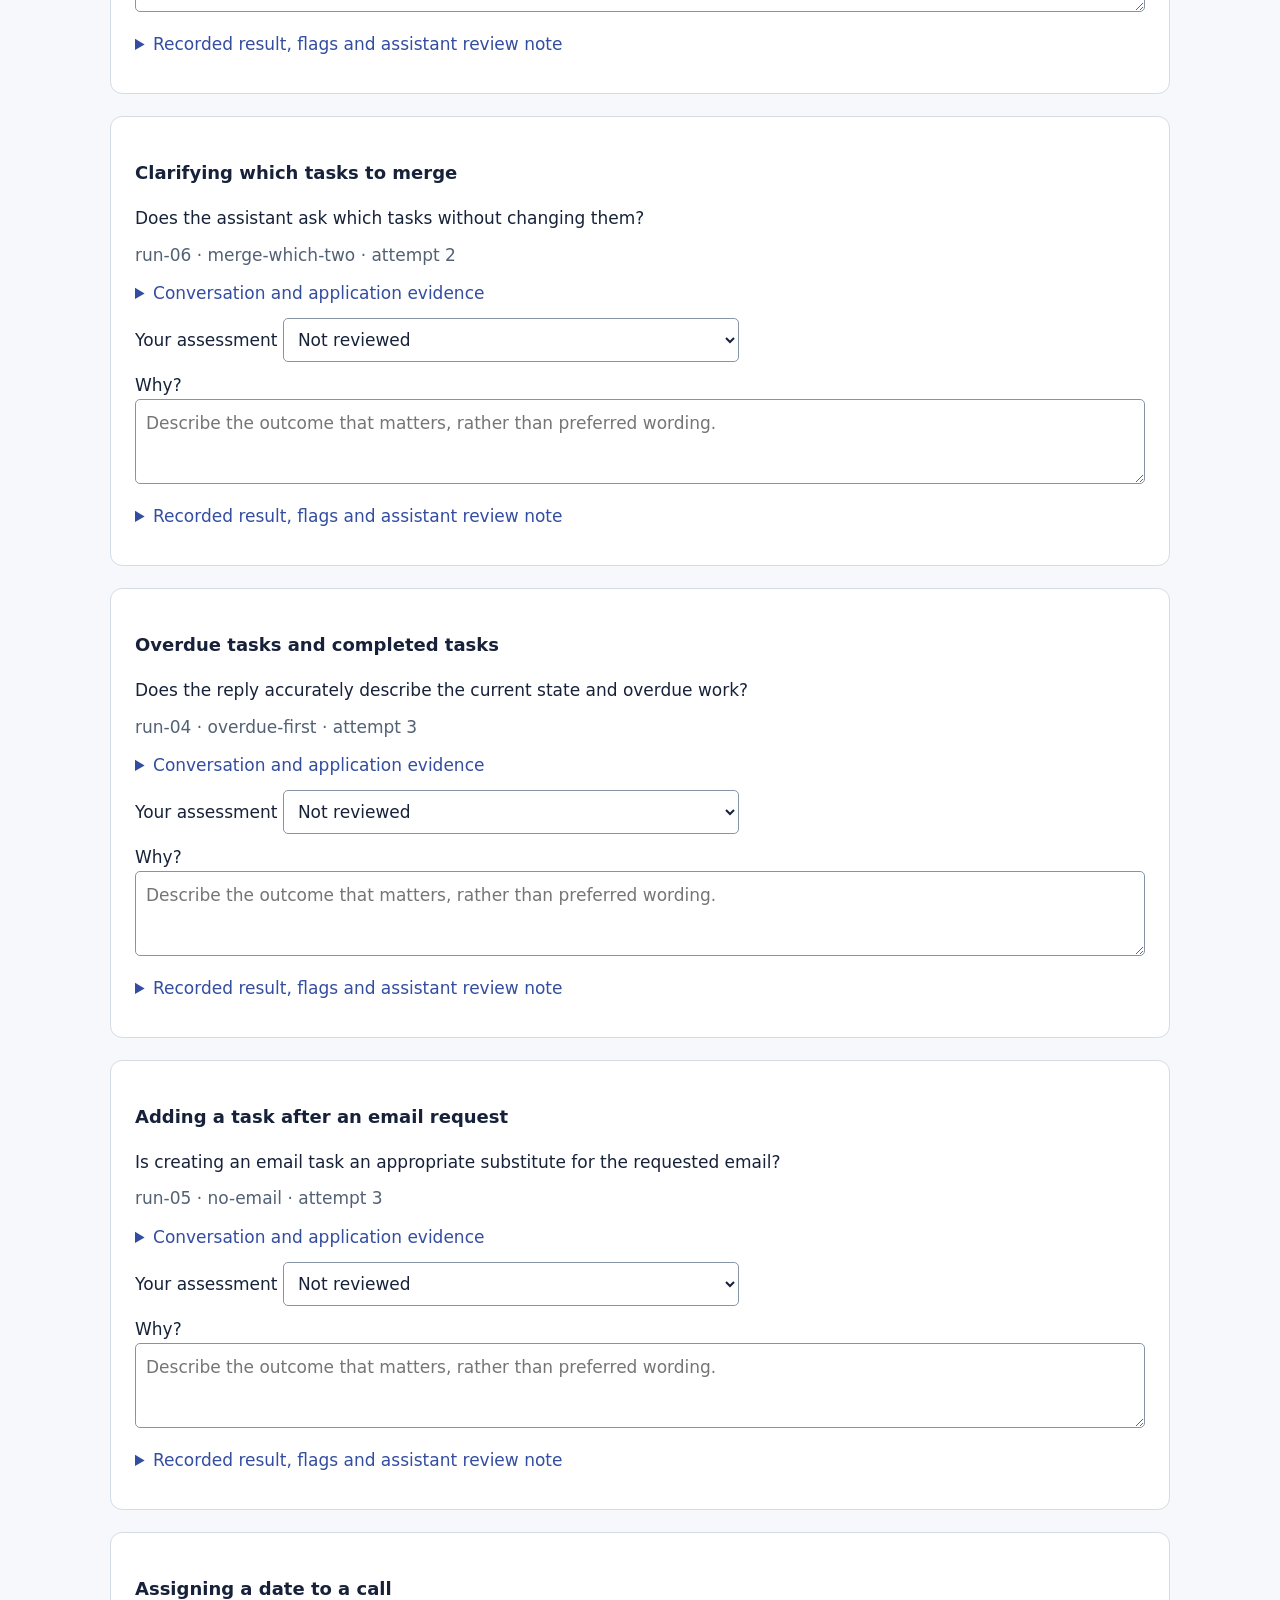
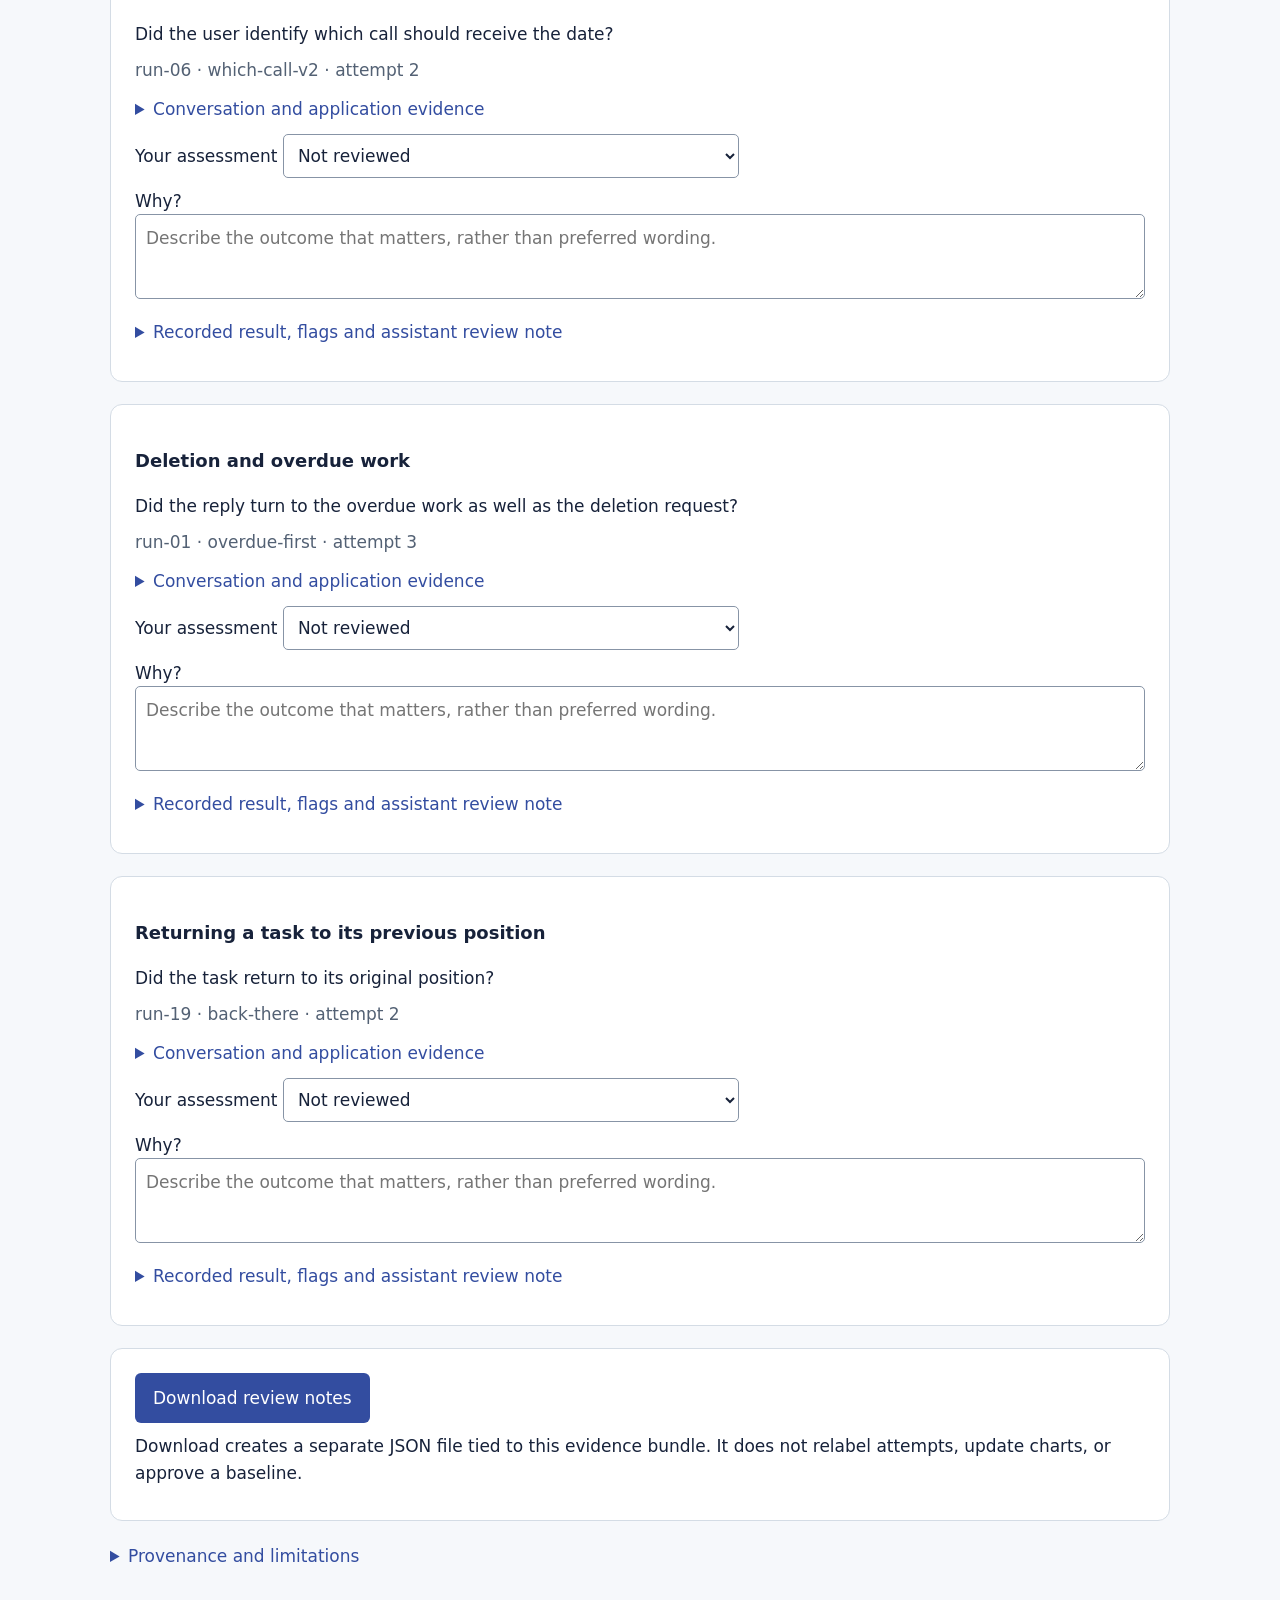
==== commit 6f26fde0: "Explain why the teaching sample uses one overall chart" ====
--- a/examples/evaluation-review/index.html
+++ b/examples/evaluation-review/index.html
@@ -15,7 +15,7 @@
 <section><div class="metrics"><div class="metric"><b>20/20</b><span>Runs with all required records and judgments</span></div><div class="metric"><b>2,956/3,060</b><span>Attempts marked successful (96.60%)</span></div><div class="metric"><b>$1.60</b><span>Estimated model cost; excludes a separate preliminary check</span></div></div></section>
 <section><h2>How much did results vary between runs?</h2><p>Each dot shows the percentage of attempts marked as failures in one run. The average tells us how often the agent was marked wrong; the spread shows how much that rate varied. These are recorded grades, not independently verified measures of agent quality.</p><p>The dashed lines show the average and calculated control limits. Limits help identify changes that warrant investigation; they are not targets or boundaries of acceptable quality.</p><svg viewBox="0 0 1030 290" role="img" aria-label="Recorded failure rates by run; exact counts are in the table below"><text x="65" y="20" font-size="14">Attempts marked as failures (%)</text><text x="8" y="45">10%</text><text x="20" y="220">0%</text><line x1="65" x2="760" y1="215" y2="215" stroke="#8794a6"/><line x1="65" x2="760" y1="157.22" y2="157.22" stroke="#aa7100" stroke-dasharray="6 5"><title>Average failure rate: 3.40%</title></line><text x="775" y="162.22" font-size="14">Average failure rate: 3.40%</text><line x1="65" x2="760" y1="71.67" y2="71.67" stroke="#aa7100" stroke-dasharray="6 5"><title>Upper control limit: 8.43%</title></line><text x="775" y="76.67" font-size="14">Upper control limit: 8.43%</text><circle cx="65.00" cy="181.67" r="5" fill="#334da0"><title>Observation 1: 1.96% recorded failures</title></circle><text x="65.00" y="245" text-anchor="middle" font-size="12">1</text><circle cx="101.58" cy="170.56" r="5" fill="#334da0"><title>Observation 2: 2.61% recorded failures</title></circle><text x="101.58" y="245" text-anchor="middle" font-size="12">2</text><circle cx="138.16" cy="170.56" r="5" fill="#334da0"><title>Observation 3: 2.61% recorded failures</title></circle><text x="138.16" y="245" text-anchor="middle" font-size="12">3</text><circle cx="174.74" cy="192.78" r="5" fill="#334da0"><title>Observation 4: 1.31% recorded failures</title></circle><text x="174.74" y="245" text-anchor="middle" font-size="12">4</text><circle cx="211.32" cy="115.00" r="5" fill="#334da0"><title>Observation 5: 5.88% recorded failures</title></circle><text x="211.32" y="245" text-anchor="middle" font-size="12">5</text><circle cx="247.89" cy="148.33" r="5" fill="#334da0"><title>Observation 6: 3.92% recorded failures</title></circle><text x="247.89" y="245" text-anchor="middle" font-size="12">6</text><circle cx="284.47" cy="159.44" r="5" fill="#334da0"><title>Observation 7: 3.27% recorded failures</title></circle><text x="284.47" y="245" text-anchor="middle" font-size="12">7</text><circle cx="321.05" cy="159.44" r="5" fill="#334da0"><title>Observation 8: 3.27% recorded failures</title></circle><text x="321.05" y="245" text-anchor="middle" font-size="12">8</text><circle cx="357.63" cy="170.56" r="5" fill="#334da0"><title>Observation 9: 2.61% recorded failures</title></circle><text x="357.63" y="245" text-anchor="middle" font-size="12">9</text><circle cx="394.21" cy="103.89" r="5" fill="#334da0"><title>Observation 10: 6.54% recorded failures</title></circle><text x="394.21" y="245" text-anchor="middle" font-size="12">10</text><circle cx="430.79" cy="159.44" r="5" fill="#334da0"><title>Observation 11: 3.27% recorded failures</title></circle><text x="430.79" y="245" text-anchor="middle" font-size="12">11</text><circle cx="467.37" cy="181.67" r="5" fill="#334da0"><title>Observation 12: 1.96% recorded failures</title></circle><text x="467.37" y="245" text-anchor="middle" font-size="12">12</text><circle cx="503.95" cy="115.00" r="5" fill="#334da0"><title>Observation 13: 5.88% recorded failures</title></circle><text x="503.95" y="245" text-anchor="middle" font-size="12">13</text><circle cx="540.53" cy="170.56" r="5" fill="#334da0"><title>Observation 14: 2.61% recorded failures</title></circle><text x="540.53" y="245" text-anchor="middle" font-size="12">14</text><circle cx="577.11" cy="159.44" r="5" fill="#334da0"><title>Observation 15: 3.27% recorded failures</title></circle><text x="577.11" y="245" text-anchor="middle" font-size="12">15</text><circle cx="613.68" cy="181.67" r="5" fill="#334da0"><title>Observation 16: 1.96% recorded failures</title></circle><text x="613.68" y="245" text-anchor="middle" font-size="12">16</text><circle cx="650.26" cy="159.44" r="5" fill="#334da0"><title>Observation 17: 3.27% recorded failures</title></circle><text x="650.26" y="245" text-anchor="middle" font-size="12">17</text><circle cx="686.84" cy="137.22" r="5" fill="#334da0"><title>Observation 18: 4.58% recorded failures</title></circle><text x="686.84" y="245" text-anchor="middle" font-size="12">18</text><circle cx="723.42" cy="181.67" r="5" fill="#334da0"><title>Observation 19: 1.96% recorded failures</title></circle><text x="723.42" y="245" text-anchor="middle" font-size="12">19</text><circle cx="760.00" cy="126.11" r="5" fill="#334da0"><title>Observation 20: 5.23% recorded failures</title></circle><text x="760.00" y="245" text-anchor="middle" font-size="12">20</text><text x="410" y="280" text-anchor="middle" font-size="14">Evaluation run (in start-time order)</text></svg><p>Average 3.40%; lower limit -1.63%; upper limit 8.43%. The calculated lower limit is below zero. A failure rate cannot be negative, so it is not drawn.</p>
 <p>No run crossed a calculated limit, and there was no sequence of eight runs strictly above or below the average. That does not prove the process will remain stable: these runs were close together, some overlapped, and the limits were calculated from these same results.</p><details><summary>All observations in start-time order</summary><div class="table"><table><thead><tr><th>Order</th><th>Run</th><th>Passes</th><th>Failures</th><th>Evidence</th></tr></thead><tbody><tr><td>1</td><td>run-01</td><td>150/153</td><td>3</td><td>Complete</td></tr><tr><td>2</td><td>run-05</td><td>149/153</td><td>4</td><td>Complete</td></tr><tr><td>3</td><td>run-02</td><td>149/153</td><td>4</td><td>Complete</td></tr><tr><td>4</td><td>run-03</td><td>151/153</td><td>2</td><td>Complete</td></tr><tr><td>5</td><td>run-04</td><td>144/153</td><td>9</td><td>Complete</td></tr><tr><td>6</td><td>run-06</td><td>147/153</td><td>6</td><td>Complete</td></tr><tr><td>7</td><td>run-07</td><td>148/153</td><td>5</td><td>Complete</td></tr><tr><td>8</td><td>run-08</td><td>148/153</td><td>5</td><td>Complete</td></tr><tr><td>9</td><td>run-09</td><td>149/153</td><td>4</td><td>Complete</td></tr><tr><td>10</td><td>run-10</td><td>143/153</td><td>10</td><td>Complete</td></tr><tr><td>11</td><td>run-11</td><td>148/153</td><td>5</td><td>Complete</td></tr><tr><td>12</td><td>run-12</td><td>150/153</td><td>3</td><td>Complete</td></tr><tr><td>13</td><td>run-13</td><td>144/153</td><td>9</td><td>Complete</td></tr><tr><td>14</td><td>run-14</td><td>149/153</td><td>4</td><td>Complete</td></tr><tr><td>15</td><td>run-15</td><td>148/153</td><td>5</td><td>Complete</td></tr><tr><td>16</td><td>run-16</td><td>150/153</td><td>3</td><td>Complete</td></tr><tr><td>17</td><td>run-17</td><td>148/153</td><td>5</td><td>Complete</td></tr><tr><td>18</td><td>run-18</td><td>146/153</td><td>7</td><td>Complete</td></tr><tr><td>19</td><td>run-19</td><td>150/153</td><td>3</td><td>Complete</td></tr><tr><td>20</td><td>run-20</td><td>145/153</td><td>8</td><td>Complete</td></tr></tbody></table></div></details>
-<p><strong>Stable does not mean good enough.</strong> If a stable failure rate is unacceptable, improve the tools, prompts, model or application code. Review both the average and the variation, using comparable run sizes. Investigate serious individual failures even when the overall rate stays within the limits.</p><p>We have not adopted these limits as the reference for future runs. Review found real agent mistakes and apparent grading mistakes; those need to be addressed before accepting a reference for future comparisons.</p></section>
+<p>One overall chart is enough to illustrate variation in this small teaching app. For an agent performing critical tasks, measure those tasks separately and set much stricter failure criteria. A good overall average must not hide a critical failure.</p><p><strong>Stable does not mean good enough.</strong> If a stable failure rate is unacceptable, improve the tools, prompts, model or application code. Review both the average and the variation, using comparable run sizes. Investigate serious individual failures even when the overall rate stays within the limits.</p><p>We have not adopted these limits as the reference for future runs. Review found real agent mistakes and apparent grading mistakes; those need to be addressed before accepting a reference for future comparisons.</p></section>
 <section><h2>How to use this example</h2>
 <p>We pulled examples from the recorded runs and present them below for a person to review. This checks both the agent and the judge: a person should agree that an outcome marked as a failure really failed, and that one marked as a success really succeeded.</p>
 <ol><li>Read the request, starting state, actions and resulting state. Decide whether the agent did the right thing before looking at the recorded grade.</li><li>Open the recorded result and compare it with your judgment. A false failure can send you fixing acceptable behavior; a false success can hide a real problem.</li><li>Record your assessment and reason. If you disagree, determine whether the agent, the grading criteria or the judge needs to change.</li></ol>
